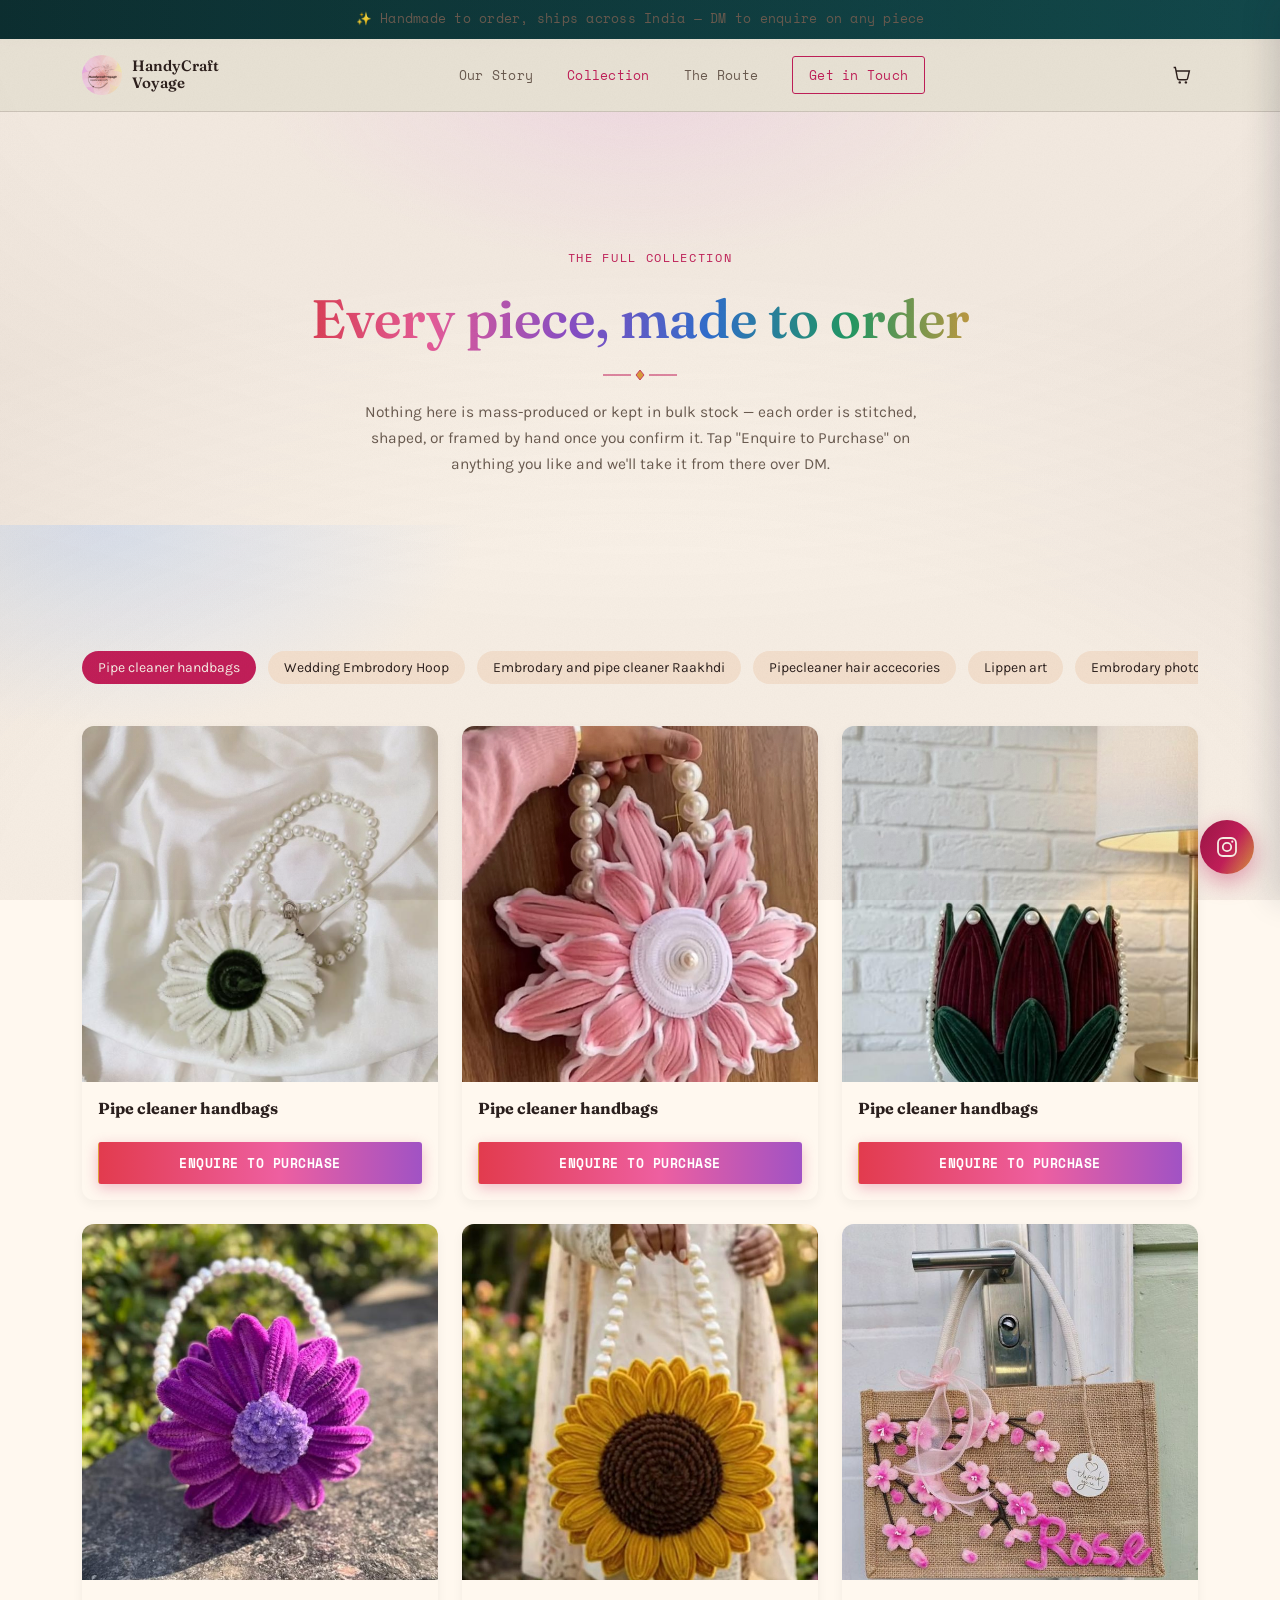
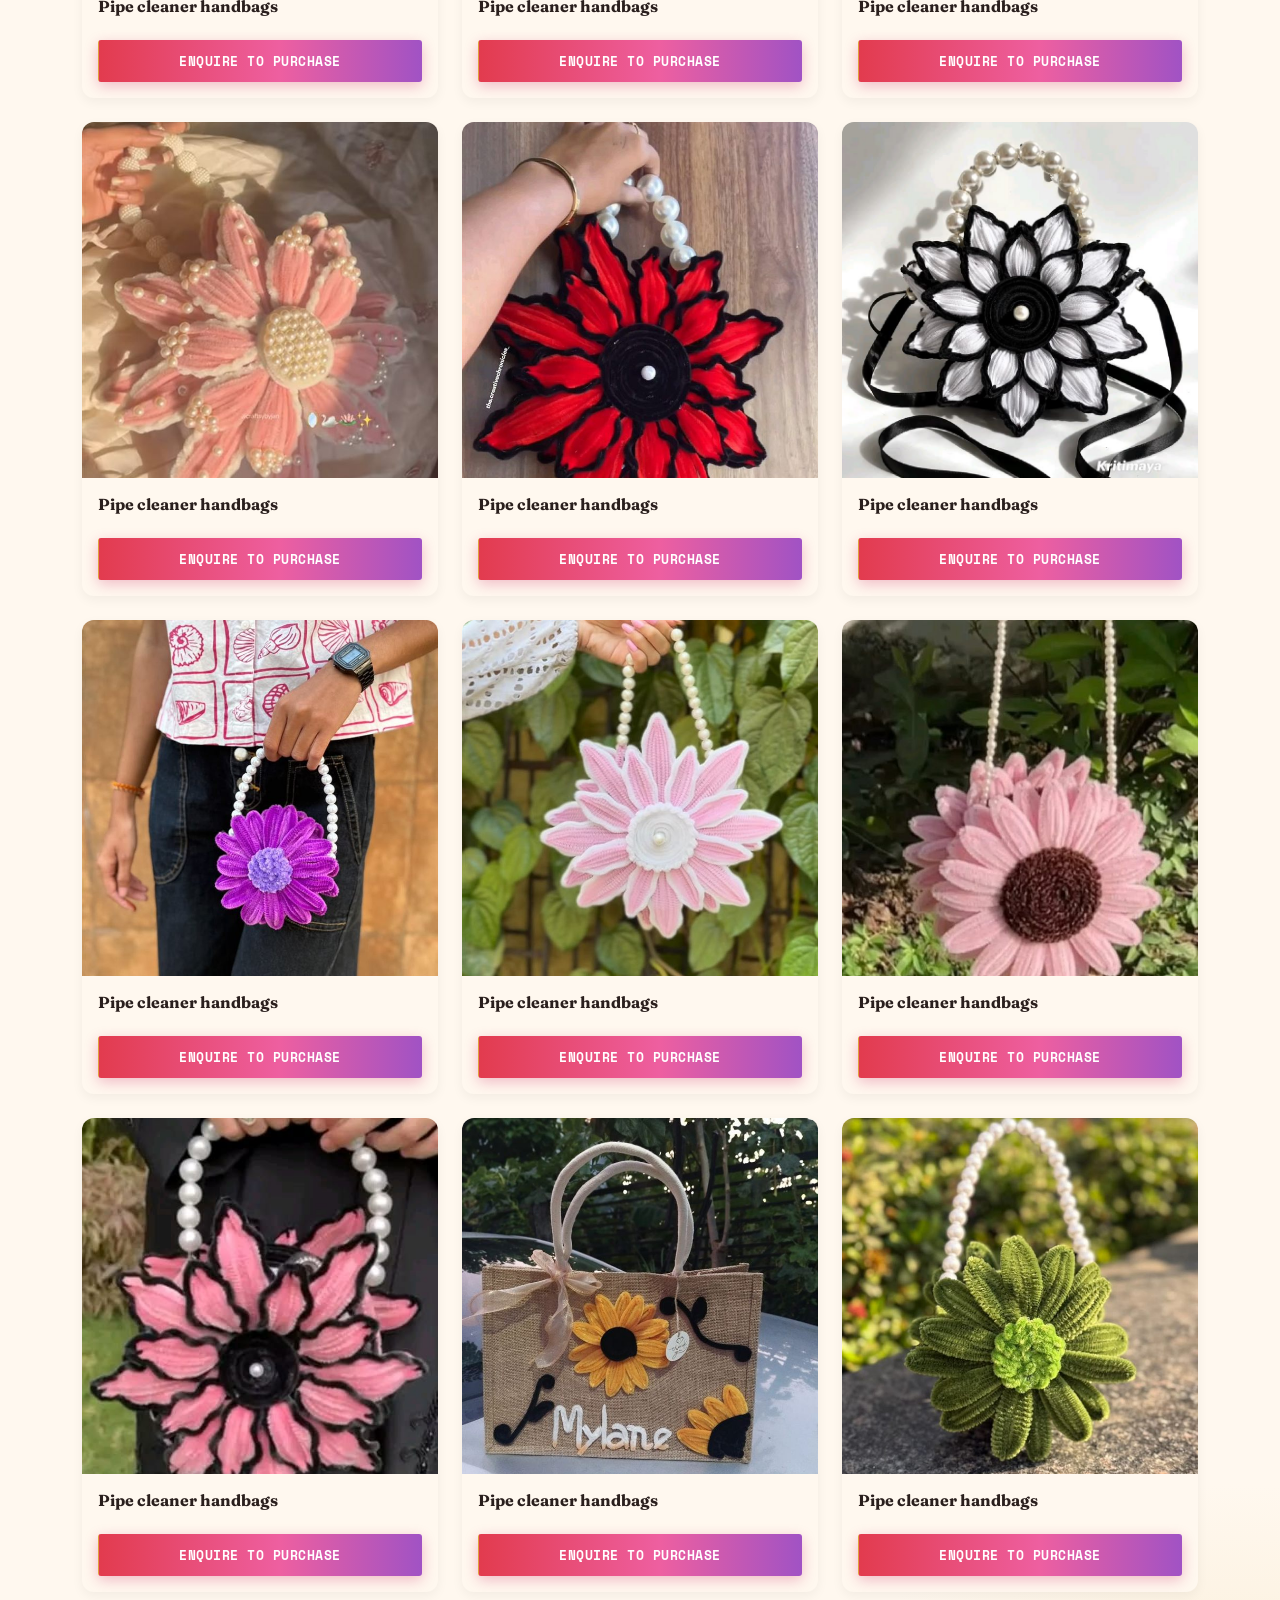
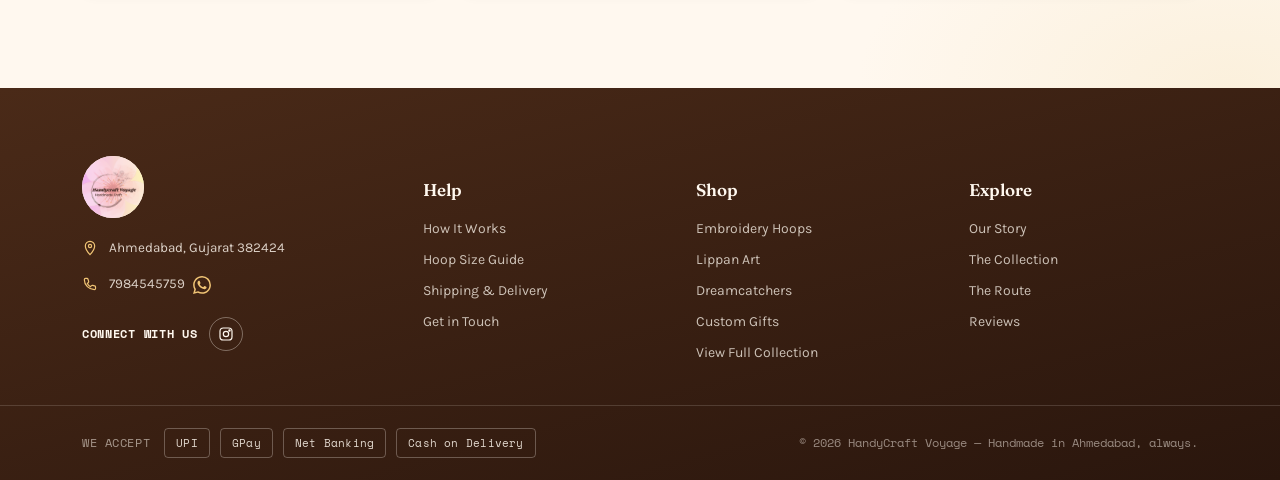
==== collection.html @ 136bf9a0 "Collection Updated" ====
<!DOCTYPE html>
<html lang="en">
<head>
<meta charset="UTF-8">
<meta name="viewport" content="width=device-width, initial-scale=1.0">
<title>Shop the Collection — HandyCraft Voyage</title>
<meta name="description" content="Browse handmade embroidery hoops, lippan art, dreamcatchers, and custom gifts from HandyCraft Voyage. DM to order.">
<link rel="preconnect" href="https://fonts.googleapis.com">
<link rel="preconnect" href="https://fonts.gstatic.com" crossorigin>
<link href="https://fonts.googleapis.com/css2?family=Fraunces:opsz,wght@9..144,400;9..144,500;9..144,600;9..144,700&family=Karla:wght@400;500;600;700&family=Space+Mono:wght@400;700&display=swap" rel="stylesheet">
<link rel="stylesheet" href="style.css">
</head>
<body>

<!-- ===== SCROLL PROGRESS ===== -->
<div class="scroll-progress" id="scrollProgress"></div>

<!-- ===== ANNOUNCEMENT BAR ===== -->
<div class="announce-bar">
  <p>✨ Handmade to order, ships across India — DM to enquire on any piece</p>
</div>

<!-- ===== NAV ===== -->
<header class="nav" id="nav">
  <div class="nav-inner">
    <a href="index.html" class="nav-brand">
      <span class="brand-mark" aria-hidden="true">
        <img src="images/logo.png" alt="" width="40" height="40" loading="eager">
      </span>
      <span class="brand-text">HandyCraft<br>Voyage</span>
    </a>
    <nav class="nav-links">
      <a href="index.html#story">Our Story</a>
      <a href="collection.html" class="active-link">Collection</a>
      <a href="index.html#route">The Route</a>
      <a href="https://www.instagram.com/handycraft_voyage" target="_blank" rel="noopener" class="nav-cta">Get in Touch</a>
    </nav>
    <div class="nav-right">
      <button class="cart-toggle" id="cartToggle" aria-label="Open cart">
        <svg viewBox="0 0 24 24" width="21" height="21" fill="none" stroke="currentColor" stroke-width="1.6">
          <path d="M3 4h2l2.4 12.4a2 2 0 0 0 2 1.6h7.6a2 2 0 0 0 2-1.6L21 8H6"/>
          <circle cx="10" cy="21" r="1.4" fill="currentColor" stroke="none"/>
          <circle cx="17" cy="21" r="1.4" fill="currentColor" stroke="none"/>
        </svg>
        <span class="cart-count" id="cartCount">0</span>
      </button>
      <button class="nav-toggle" id="navToggle" aria-label="Toggle menu" aria-expanded="false">
        <span></span><span></span><span></span>
      </button>
    </div>
  </div>
</header>

<main>

  <!-- ===== SHOP HEADER ===== -->
  <section class="shop-header">
    <div class="section-inner">
      <p class="eyebrow">The Full Collection</p>
      <h1 class="shop-title">Every piece, made to order</h1>
      <p class="shop-sub">Nothing here is mass-produced or kept in bulk stock — each order is stitched, shaped, or framed by hand once you confirm it. Tap "Enquire to Purchase" on anything you like and we'll take it from there over DM.</p>
    </div>
  </section>

  <!-- ===== CATEGORY GALLERIES ===== -->
  <section class="shop-grid-section">
    <div class="section-inner">
      <div id="category-tabs" class="category-tabs-wrapper">
        <!-- Rendered via JS -->
      </div>
      
      <div id="dynamic-grid" class="dynamic-grid">
        <!-- Rendered via JS -->
      </div>
    </div>
  </section>

</main>

<!-- ===== FOOTER ===== -->
<footer class="footer-mega">
  <div class="footer-top">
    <div class="footer-brand-col">
      <span class="footer-logo-circle" aria-hidden="true">
        <img src="images/logo.png" alt="" width="62" height="62">
      </span>
      <div class="footer-info-row">
        <svg viewBox="0 0 24 24" width="16" height="16" fill="none" stroke="currentColor" stroke-width="1.8"><path d="M12 22s7-7.4 7-13a7 7 0 1 0-14 0c0 5.6 7 13 7 13Z"/><circle cx="12" cy="9" r="2.4"/></svg>
        <span>Ahmedabad, Gujarat 382424</span>
      </div>
      <div class="footer-info-row">
        <svg viewBox="0 0 24 24" width="16" height="16" fill="none" stroke="currentColor" stroke-width="1.8"><path d="M3.5 5.5c0-1 .8-1.8 1.8-1.8h2.1c.8 0 1.5.5 1.7 1.3l.9 3a1.8 1.8 0 0 1-.5 1.8L8 11.3a13 13 0 0 0 4.7 4.7l1.5-1.5a1.8 1.8 0 0 1 1.8-.5l3 .9c.8.2 1.3.9 1.3 1.7v2.1c0 1-.8 1.8-1.8 1.8C10.5 20.5 3.5 13.5 3.5 5.5Z"/></svg>
        <span style="display:flex; align-items:center; gap: 8px;">
          7984545759
          <a href="https://whatsapp.com/channel/0029VbDVeMsDZ4LX9JRpTi0w" target="_blank" rel="noopener" style="color: #25D366; display:flex; align-items:center; transition: opacity 0.2s;" aria-label="Join our WhatsApp Channel">
            <svg viewBox="0 0 24 24" width="18" height="18" fill="currentColor">
              <path d="M17.472 14.382c-.297-.149-1.758-.867-2.03-.967-.273-.099-.471-.148-.67.15-.197.297-.767.966-.94 1.164-.173.199-.347.223-.644.075-.297-.15-1.255-.463-2.39-1.475-.883-.788-1.48-1.761-1.653-2.059-.173-.297-.018-.458.13-.606.134-.133.298-.347.446-.52.149-.174.198-.298.298-.497.099-.198.05-.371-.025-.52-.075-.149-.669-1.612-.916-2.207-.242-.579-.487-.5-.669-.51a5.8 5.8 0 00-.57-.01c-.198 0-.52.074-.792.372-.272.297-1.04 1.016-1.04 2.479 0 1.462 1.065 2.875 1.213 3.074.149.198 2.096 3.2 5.077 4.487.709.306 1.262.489 1.694.625.712.227 1.36.195 1.871.118.571-.085 1.758-.719 2.006-1.413.248-.694.248-1.289.173-1.413-.074-.124-.272-.198-.57-.347m-5.421 7.403h-.004a9.87 9.87 0 01-5.031-1.378l-.361-.214-3.741.982.998-3.648-.235-.374a9.86 9.86 0 01-1.51-5.26c.001-5.45 4.436-9.884 9.888-9.884 2.64 0 5.122 1.03 6.988 2.898a9.825 9.825 0 012.893 6.994c-.003 5.45-4.437 9.884-9.885 9.884m8.413-18.297A11.815 11.815 0 0012.05 0C5.495 0 .16 5.335.157 11.892c0 2.096.547 4.142 1.588 5.945L.057 24l6.305-1.654a11.882 11.882 0 005.683 1.448h.005c6.554 0 11.89-5.335 11.893-11.893a11.821 11.821 0 00-3.48-8.413z"/>
            </svg>
          </a>
        </span>
      </div>
      <div class="footer-connect">
        <span>Connect with us</span>
        <a href="https://www.instagram.com/handycraft_voyage" target="_blank" rel="noopener" class="footer-social-btn" aria-label="HandyCraft Voyage on Instagram">
          <svg viewBox="0 0 24 24" width="16" height="16" fill="none" stroke="currentColor" stroke-width="1.8"><rect x="3" y="3" width="18" height="18" rx="5"/><circle cx="12" cy="12" r="4"/><circle cx="17.2" cy="6.8" r="1"/></svg>
        </a>
      </div>
    </div>

    <div class="footer-col">
      <h4>Help</h4>
      <ul>
        <li><a href="index.html#route">How It Works</a></li>
        <li><a href="index.html#route">Hoop Size Guide</a></li>
        <li><a href="index.html#route">Shipping &amp; Delivery</a></li>
        <li><a href="https://www.instagram.com/handycraft_voyage" target="_blank" rel="noopener">Get in Touch</a></li>
      </ul>
    </div>

    <div class="footer-col">
      <h4>Shop</h4>
      <ul>
        <li><a href="collection.html">Embroidery Hoops</a></li>
        <li><a href="collection.html">Lippan Art</a></li>
        <li><a href="collection.html">Dreamcatchers</a></li>
        <li><a href="collection.html">Custom Gifts</a></li>
        <li><a href="collection.html">View Full Collection</a></li>
      </ul>
    </div>

    <div class="footer-col">
      <h4>Explore</h4>
      <ul>
        <li><a href="index.html#story">Our Story</a></li>
        <li><a href="index.html#collection">The Collection</a></li>
        <li><a href="index.html#route">The Route</a></li>
        <li><a href="index.html#reviews">Reviews</a></li>
      </ul>
    </div>
  </div>

  <div class="footer-bottom">
    <div class="footer-bottom-inner">
      <div class="payment-row">
        <span class="label">We accept</span>
        <span class="payment-badge">UPI</span>
        <span class="payment-badge">GPay</span>
        <span class="payment-badge">Net Banking</span>
        <span class="payment-badge">Cash on Delivery</span>
      </div>
      <p class="footer-tagline">&copy; 2026 HandyCraft Voyage &mdash; Handmade in Ahmedabad, always.</p>
    </div>
  </div>
</footer>

<!-- ===== FLOATING CONTACT BUTTON ===== -->
<a href="https://www.instagram.com/handycraft_voyage" target="_blank" rel="noopener" class="float-contact" aria-label="DM us on Instagram">
  <svg viewBox="0 0 24 24" width="24" height="24" fill="none" stroke="currentColor" stroke-width="1.8"><rect x="3" y="3" width="18" height="18" rx="5"/><circle cx="12" cy="12" r="4.2"/><circle cx="17.3" cy="6.7" r="1.1" fill="currentColor" stroke="none"/></svg>
</a>

<!-- ===== BACK TO TOP ===== -->
<button class="back-to-top" id="backToTop" aria-label="Back to top">
  <svg viewBox="0 0 24 24" width="18" height="18" fill="none" stroke="currentColor" stroke-width="2">
    <path d="M12 19V5 M5 12l7-7 7 7"/>
  </svg>
</button>

<!-- ===== CART DRAWER ===== -->
<div class="cart-overlay" id="cartOverlay"></div>
<aside class="cart-drawer" id="cartDrawer" aria-hidden="true">
  <div class="cart-drawer-head">
    <h3>Your Bag</h3>
    <button class="cart-close" id="cartClose" aria-label="Close cart">&times;</button>
  </div>
  <div class="cart-drawer-body" id="cartItems">
    <p class="cart-empty">Your bag is empty. Add a piece you like below.</p>
  </div>
  <div class="cart-drawer-foot">
    <button class="btn btn-primary cart-checkout" id="cartCheckout">Checkout via Instagram DM</button>
    <p class="cart-foot-note">We'll confirm design, size &amp; price with you over DM before making anything.</p>
  </div>
</aside>

<script src="script.js"></script>
<script>
  const categoriesData = {
    "Pipe cleaner handbags": [
      "images/categories/Pipe cleaner handbags/05d8c82a1cc873a8b2f9f35469f77c26.jpg",
      "images/categories/Pipe cleaner handbags/160afb78904454dc2149c811bba1003d.jpg",
      "images/categories/Pipe cleaner handbags/37f29b29b863ad61e494f72fa94ce22c.jpg",
      "images/categories/Pipe cleaner handbags/4046bbf0ba441f294adc544e0c1edc4a.jpg",
      "images/categories/Pipe cleaner handbags/4aa88e25a9fc86b8f7d62e3a82fd376d.jpg",
      "images/categories/Pipe cleaner handbags/6f37444a5120b9fa1467793b73f5127f.jpg",
      "images/categories/Pipe cleaner handbags/724731ed1236ba0430dd4a2de2e909cc.jpg",
      "images/categories/Pipe cleaner handbags/7f35df72dc8efe61e3cc7f2fa6bbfd28.jpg",
      "images/categories/Pipe cleaner handbags/883e1afd8a502d24e69702bb04d8e80c.jpg",
      "images/categories/Pipe cleaner handbags/c492fed011f4b2e10aa846ca9026161d.jpg",
      "images/categories/Pipe cleaner handbags/c9389c1c5c98d380dbc01d175a0bcd2b.jpg",
      "images/categories/Pipe cleaner handbags/edd73208a846530762f3e9a3410f0f57.jpg",
      "images/categories/Pipe cleaner handbags/f249ba23e87cf046445fdbd82f1988c2.jpg",
      "images/categories/Pipe cleaner handbags/f5d4ae7822155cbd43cdb31a8c738bca.jpg",
      "images/categories/Pipe cleaner handbags/fef924ede8ed79395719c1104980a7bf.jpg"
    ],
    "Wedding Embrodory Hoop": [
      "images/categories/Wedding Embrodory Hoop/1770573099422.jpg",
      "images/categories/Wedding Embrodory Hoop/1770573146160.jpg",
      "images/categories/Wedding Embrodory Hoop/1770573181087.jpg",
      "images/categories/Wedding Embrodory Hoop/1770573230711.jpg",
      "images/categories/Wedding Embrodory Hoop/1770573276555.jpg",
      "images/categories/Wedding Embrodory Hoop/1770573395713.jpg",
      "images/categories/Wedding Embrodory Hoop/file_0000000038707206b0ff7276b600182f.jpg",
      "images/categories/Wedding Embrodory Hoop/file_00000000409c71fbafba2a5e9fe019a9.jpg",
      "images/categories/Wedding Embrodory Hoop/file_0000000058a47206aa334d8f17382621.jpg",
      "images/categories/Wedding Embrodory Hoop/file_000000006060720697292ab5281281e8.jpg",
      "images/categories/Wedding Embrodory Hoop/file_0000000061207208925e8cc0e32578a0.jpg",
      "images/categories/Wedding Embrodory Hoop/file_00000000635871fba77e9427fc9005bd.jpg",
      "images/categories/Wedding Embrodory Hoop/file_00000000d0007206bcce2cd8c28a1231.jpg",
      "images/categories/Wedding Embrodory Hoop/file_00000000d7e4720680432a11f9f021a9.jpg",
      "images/categories/Wedding Embrodory Hoop/IMG_20251106_101439.jpg",
      "images/categories/Wedding Embrodory Hoop/IMG_20251106_101555.jpg",
      "images/categories/Wedding Embrodory Hoop/IMG_20251106_101726.jpg",
      "images/categories/Wedding Embrodory Hoop/IMG_20251106_101741.jpg",
      "images/categories/Wedding Embrodory Hoop/IMG_20251106_101857.jpg",
      "images/categories/Wedding Embrodory Hoop/IMG_20251120_152925.jpg",
      "images/categories/Wedding Embrodory Hoop/IMG_20251123_191559.jpg",
      "images/categories/Wedding Embrodory Hoop/IMG_20251123_191606.jpg",
      "images/categories/Wedding Embrodory Hoop/IMG_20251123_194244.jpg",
      "images/categories/Wedding Embrodory Hoop/IMG_20260131_165959.jpg",
      "images/categories/Wedding Embrodory Hoop/IMG_20260131_170134.jpg",
      "images/categories/Wedding Embrodory Hoop/IMG_20260204_172925.jpg",
      "images/categories/Wedding Embrodory Hoop/IMG_20260210_164309.jpg",
      "images/categories/Wedding Embrodory Hoop/IMG_20260307_161915.jpg",
      "images/categories/Wedding Embrodory Hoop/IMG_20260307_161925.jpg",
      "images/categories/Wedding Embrodory Hoop/IMG_20260707_212824_142.jpg"
    ],
    "Embrodary and pipe cleaner Raakhdi": [
      "images/categories/Embrodary and pipe cleaner Raakhdi/064030f6e81560a6f9bf61cb757909e7.jpg",
      "images/categories/Embrodary and pipe cleaner Raakhdi/10f1d31c1315977c4e29d46c63bd0f94.jpg",
      "images/categories/Embrodary and pipe cleaner Raakhdi/12e66d3d38e46d858e056e0980d7902d.jpg",
      "images/categories/Embrodary and pipe cleaner Raakhdi/13rak-321-3-1-500x500.jpg",
      "images/categories/Embrodary and pipe cleaner Raakhdi/1785002693360.jpg",
      "images/categories/Embrodary and pipe cleaner Raakhdi/1785236577440.jpg",
      "images/categories/Embrodary and pipe cleaner Raakhdi/1c94a5f3c4df26d68d61418a1be3dcb7.jpg",
      "images/categories/Embrodary and pipe cleaner Raakhdi/1dc3e22c168eedc26a7bfbf6244ad7c9.jpg",
      "images/categories/Embrodary and pipe cleaner Raakhdi/2244879ff0df197ac3eeae21ddfeb7b0.jpg",
      "images/categories/Embrodary and pipe cleaner Raakhdi/3c9c99a697c044b199c1b6f7cebfc892.jpg",
      "images/categories/Embrodary and pipe cleaner Raakhdi/4969bdf412ea965074cb93c20883e095.jpg",
      "images/categories/Embrodary and pipe cleaner Raakhdi/5e5b9a1cada3e0870feba861ffa9e298.jpg",
      "images/categories/Embrodary and pipe cleaner Raakhdi/74a214e09f79632c1b9d98ac405a0d45.jpg",
      "images/categories/Embrodary and pipe cleaner Raakhdi/85ae6e3b42561f2232124bb8688b4825.jpg",
      "images/categories/Embrodary and pipe cleaner Raakhdi/93bb6242070b7a83a002e386c536ab21.jpg",
      "images/categories/Embrodary and pipe cleaner Raakhdi/94d7eba17c7df39a58700c859419f711.jpg"
    ],
    "Pipecleaner hair accecories": [
      "images/categories/Pipecleaner hair accecories/13304e7734211231d6cf46d73f0c8595.jpg",
      "images/categories/Pipecleaner hair accecories/268a880351f6a9b48ab86bf007a5c2c2.jpg",
      "images/categories/Pipecleaner hair accecories/IMG_20260716_172740.jpg",
      "images/categories/Pipecleaner hair accecories/IMG_20260716_172758.jpg",
      "images/categories/Pipecleaner hair accecories/IMG_20260717_234055.jpg",
      "images/categories/Pipecleaner hair accecories/IMG_20260721_163740.jpg",
      "images/categories/Pipecleaner hair accecories/IMG_20260721_163808.jpg",
      "images/categories/Pipecleaner hair accecories/IMG_20260721_163817.jpg",
      "images/categories/Pipecleaner hair accecories/IMG_20260721_163824.jpg",
      "images/categories/Pipecleaner hair accecories/IMG_20260721_163829.jpg",
      "images/categories/Pipecleaner hair accecories/IMG_20260721_163840.jpg",
      "images/categories/Pipecleaner hair accecories/IMG_20260721_163849.jpg",
      "images/categories/Pipecleaner hair accecories/IMG_20260721_163901.jpg",
      "images/categories/Pipecleaner hair accecories/IMG_20260721_163916.jpg",
      "images/categories/Pipecleaner hair accecories/InShot_20260714_143123779.jpg",
      "images/categories/Pipecleaner hair accecories/InShot_20260730_111512912.jpg",
      "images/categories/Pipecleaner hair accecories/Screenshot_2026-07-15-23-40-19-990_com.instagram.android.jpg",
      "images/categories/Pipecleaner hair accecories/Screenshot_2026-07-16-00-24-43-556_com.instagram.android.jpg",
      "images/categories/Pipecleaner hair accecories/Screenshot_2026-07-27-01-05-09-548_com.instagram.android.jpg",
      "images/categories/Pipecleaner hair accecories/Screenshot_2026-08-07-14-42-04-981_com.instagram.android.jpg",
      "images/categories/Pipecleaner hair accecories/Screenshot_2026-08-07-14-42-09-691_com.instagram.android.jpg",
      "images/categories/Pipecleaner hair accecories/Screenshot_2026-08-07-18-39-04-828_com.instagram.android.jpg",
      "images/categories/Pipecleaner hair accecories/Screenshot_2026-08-07-19-28-22-800_com.instagram.android.jpg",
      "images/categories/Pipecleaner hair accecories/Screenshot_2026-08-08-11-33-28-602_com.instagram.android.jpg"
    ],
    "Lippen art": [
      "images/categories/Lippen art/IMG_20260605_163104.jpg"
    ],
    "Embrodary photo Frame hoop": [
      "images/categories/Embrodary photo Frame hoop/182db6b695e251754db45db3a3669752.jpg",
      "images/categories/Embrodary photo Frame hoop/2b41910a1a975eee161c41dbeb5f5530.jpg",
      "images/categories/Embrodary photo Frame hoop/46a1afcd5b92380ffe285c7cc0a38d4d.jpg",
      "images/categories/Embrodary photo Frame hoop/47880392965b16f56f585fda65826eef.jpg",
      "images/categories/Embrodary photo Frame hoop/55127b7f2dc1834869c916dc27a6cdc8 (1).jpg",
      "images/categories/Embrodary photo Frame hoop/5d991a27ab7e9714450809c36865bbac.jpg",
      "images/categories/Embrodary photo Frame hoop/821e95518aa5bbdee44d939d8f35732f.jpg",
      "images/categories/Embrodary photo Frame hoop/b273afd58c4162ab534b5065bb45f923.jpg",
      "images/categories/Embrodary photo Frame hoop/f6bb2ef0fc2f038e5d8154de39e970a0.jpg",
      "images/categories/Embrodary photo Frame hoop/il_570xN.5536173996_1m1d.jpg"
    ],
    "Embrodory on cloths": [
      "images/categories/Embrodory on cloths/Product 1_DSCN5891.jpg",
      "images/categories/Embrodory on cloths/Product 1_DSCN5892.jpg",
      "images/categories/Embrodory on cloths/Product 1_DSCN5893.jpg",
      "images/categories/Embrodory on cloths/Product 1_DSCN5903.jpg",
      "images/categories/Embrodory on cloths/Product 1_DSCN5904.jpg",
      "images/categories/Embrodory on cloths/Product 2_IMG_20260609_161652.jpg",
      "images/categories/Embrodory on cloths/Product 2_IMG_20260611_130613.jpg",
      "images/categories/Embrodory on cloths/Product 2_IMG_20260611_130900.jpg",
      "images/categories/Embrodory on cloths/Product 2_IMG_20260611_130908.jpg",
      "images/categories/Embrodory on cloths/Product 2_IMG_20260611_132057.jpg",
      "images/categories/Embrodory on cloths/Product 2_IMG_20260628_134746.jpg",
      "images/categories/Embrodory on cloths/Product 2_IMG_20260628_134800.jpg",
      "images/categories/Embrodory on cloths/Product 3_IMG-20260730-WA0001.jpg",
      "images/categories/Embrodory on cloths/Product 3_IMG-20260730-WA0018.jpg",
      "images/categories/Embrodory on cloths/Product 3_IMG_20260730_170101.jpg",
      "images/categories/Embrodory on cloths/Product 3_IMG_20260730_170120.jpg",
      "images/categories/Embrodory on cloths/Product 3_IMG_20260730_170346.jpg",
      "images/categories/Embrodory on cloths/Product 3_IMG_20260730_181657.jpg",
      "images/categories/Embrodory on cloths/Product 3_IMG_20260730_182159.jpg",
      "images/categories/Embrodory on cloths/Product 3_IMG_20260730_182213.jpg",
      "images/categories/Embrodory on cloths/Product 3_IMG_20260730_182316.jpg",
      "images/categories/Embrodory on cloths/Product 3_IMG_20260730_182337.jpg",
      "images/categories/Embrodory on cloths/Product 3_IMG_20260730_190136.jpg"
    ],
    "Embrodory on hoop": [
      "images/categories/Embrodory on hoop/DSCN5914.jpg",
      "images/categories/Embrodory on hoop/DSCN5916.jpg",
      "images/categories/Embrodory on hoop/DSCN5921.jpg",
      "images/categories/Embrodory on hoop/DSCN5925.jpg",
      "images/categories/Embrodory on hoop/DSCN5941.jpg"
    ],
    "Beby footprint ambrodory": [
      "images/categories/Beby footprint ambrodory/Product 1_IMG_20260313_165100.jpg",
      "images/categories/Beby footprint ambrodory/Product 1_IMG_20260313_170619.jpg",
      "images/categories/Beby footprint ambrodory/Product 1_Screenshot_2026-03-25-22-44-28-093_com.google.android.googlequicksearchbox-edit.jpg"
    ]
  };

  const tabsContainer = document.getElementById('category-tabs');
  const gridContainer = document.getElementById('dynamic-grid');
  
  function renderCategories() {
    if (!tabsContainer || !gridContainer) return;
    const categories = Object.keys(categoriesData);
    if (categories.length === 0) return;
    
    categories.forEach((cat, index) => {
      const btn = document.createElement('button');
      btn.className = 'category-tab' + (index === 0 ? ' active' : '');
      btn.textContent = cat;
      btn.onclick = () => {
        document.querySelectorAll('.category-tab').forEach(t => t.classList.remove('active'));
        btn.classList.add('active');
        renderGrid(cat);
      };
      tabsContainer.appendChild(btn);
    });
    
    // Render first category initially
    renderGrid(categories[0]);
  }
  
  function renderGrid(category) {
    gridContainer.innerHTML = '';
    const images = categoriesData[category];
    images.forEach(imgSrc => {
      const card = document.createElement('article');
      card.className = 'dynamic-card';
      card.innerHTML = `
        <img src="${imgSrc}" alt="${category}" loading="lazy">
        <div class="dynamic-card-info">
          <h3>${category}</h3>
          <div class="shop-card-footer" style="margin-top: 12px; border:none; padding-top: 12px;">
            <a href="https://whatsapp.com/channel/0029VbDVeMsDZ4LX9JRpTi0w" target="_blank" rel="noopener" class="btn btn-primary" style="width: 100%; text-align: center; padding: 10px; display: inline-block;">Enquire to Purchase</a>
          </div>
        </div>
      `;
      gridContainer.appendChild(card);
    });
  }

  document.addEventListener('DOMContentLoaded', renderCategories);
</script>
</body>
</html>
---- style.css ----
/* ============ TOKENS ============ */
:root{
  --indigo: #0E4B4F;
  --indigo-deep: #082F32;
  --linen: #FFF8EF;
  --linen-warm: #FBE8D6;
  --rust: #C81E5C;
  --rust-deep: #9E1548;
  --gold: #E0A03E;
  --gold-soft: #F0C475;
  --ink: #2A1F1D;
  --ink-soft: #6B5D52;
  --line: rgba(42,31,29,0.15);
  --line-light: rgba(255,248,239,0.28);

  --grad-thread: linear-gradient(120deg, var(--rust) 0%, var(--gold) 100%);
  --grad-thread-deep: linear-gradient(120deg, var(--rust-deep) 0%, var(--rust) 55%, var(--gold) 100%);

  --coffee: #4A2A18;
  --coffee-deep: #2A160D;

  --font-display: "Fraunces", serif;
  --font-body: "Karla", sans-serif;
  --font-mono: "Space Mono", monospace;

  --container: 1180px;

  /* ---- Embroidery thread palette ----
     Pulled straight from the hoops themselves: rose-red floss, hot-pink
     ribbon, cobalt evil-eye, leaf green, marigold thread, plum accents.
     Used to color-cycle product cards so the shop reads like a thread box,
     not a spec sheet. */
  --t-red:    #E23B4E;  --t-red-tint:    #FCE3E6;
  --t-pink:   #EE5FA0;  --t-pink-tint:   #FBE5F0;
  --t-blue:   #2E72D6;  --t-blue-tint:   #E3ECFA;
  --t-green:  #1F9E67;  --t-green-tint:  #E0F5EA;
  --t-gold:   #E0A03E;  --t-gold-tint:   #FBF0DC;
  --t-plum:   #8C4FCE;  --t-plum-tint:   #F1E7FB;

  --grad-rainbow: linear-gradient(90deg,
    var(--t-red) 0%, var(--t-pink) 20%, var(--t-plum) 40%,
    var(--t-blue) 60%, var(--t-green) 80%, var(--t-gold) 100%);
}

*{ box-sizing: border-box; }
html{ scroll-behavior: smooth; }
body{
  margin:0;
  font-family: var(--font-body);
  color: var(--ink);
  background: var(--linen);
  -webkit-font-smoothing: antialiased;
}
h1,h2,h3{ font-family: var(--font-display); margin:0; color: var(--ink); }
p{ margin:0; line-height:1.65; color: var(--ink-soft); }
a{ color: inherit; text-decoration: none; }
ul{ margin:0; padding:0; list-style:none; }
img,svg{ display:block; max-width:100%; }

@media (prefers-reduced-motion: reduce){
  *{ animation-duration:0.001ms !important; transition-duration:0.001ms !important; scroll-behavior:auto !important; }
}

:focus-visible{
  outline: 2px solid var(--rust);
  outline-offset: 3px;
}

.section-inner{
  max-width: var(--container);
  margin: 0 auto;
  padding: 96px 32px;
}

.eyebrow{
  font-family: var(--font-mono);
  font-size: 12px;
  letter-spacing: 0.14em;
  text-transform: uppercase;
  color: var(--rust);
  margin: 0 0 18px;
}
.eyebrow-light{ color: var(--gold); }

.section-title{
  font-size: clamp(28px, 3.4vw, 42px);
  font-weight: 600;
  margin-bottom: 40px;
  max-width: 720px;
}
.section-title-light{ color: var(--linen); }

.btn{
  display:inline-block;
  padding: 14px 28px;
  font-family: var(--font-mono);
  font-size: 13px;
  letter-spacing: 0.04em;
  text-transform: uppercase;
  border-radius: 3px;
  border: 1px solid transparent;
  cursor:pointer;
  transition: transform .22s cubic-bezier(.22,1,.36,1), box-shadow .22s ease, color .18s ease, border-color .18s ease;
}
.btn-primary{
  background: var(--grad-rainbow);
  background-size: 280% 100%;
  background-position: 0% 0%;
  color: #fff;
  font-weight: 700;
  box-shadow: 0 4px 14px rgba(200,30,92,0.28);
  transition: transform .22s cubic-bezier(.22,1,.36,1), box-shadow .22s ease, background-position .5s ease;
}
.btn-primary:hover{
  transform: translateY(-2px);
  background-position: 100% 0%;
  box-shadow: 0 10px 26px rgba(140,79,206,0.35);
}
.btn-primary.added{ background-position: 100% 0%; }

/* ---- Pearl-trim strip -----------------------------------------------
   Signature motif borrowed straight off the hoops: the little bead trim
   glued around every embroidery hoop's rim. Reused as a colorful top
   border on every product card, badge and section divider. */
.pearl-trim{
  height: 13px;
  background-color: var(--accent, var(--rust));
  background-image: radial-gradient(circle at 7px 6.5px, #fff 0 3px, transparent 3.3px);
  background-size: 16px 16px;
  background-repeat: repeat-x;
  background-position: center;
}

/* Full-width rainbow bead divider used between page sections */
.pearl-divider{
  display:flex; align-items:center; justify-content:center; gap: 26px;
  padding: 22px 0;
  background: var(--linen);
}
.pearl-divider-dot{
  width: 11px; height:11px; border-radius:50%;
  background: var(--accent);
  box-shadow: 0 2px 5px rgba(0,0,0,0.15);
}
.btn-ghost{
  border-color: var(--ink);
  color: var(--ink);
  background: transparent;
}
.btn-ghost:hover{
  transform: translateY(-2px);
  background: var(--indigo);
  border-color: var(--indigo);
  color: var(--linen);
  box-shadow: 0 10px 26px rgba(14,75,79,0.3);
}

.text-link{
  font-family: var(--font-mono);
  font-size: 13px;
  color: var(--rust);
  border-bottom: 1px dashed var(--rust);
  padding-bottom: 2px;
}

/* ============ SHOP PAGE ============ */
.shop-header{
  position: relative;
  padding-top: 40px;
  text-align:center;
  background:
    radial-gradient(ellipse 640px 320px at 50% -10%, var(--t-pink-tint) 0%, transparent 60%),
    var(--linen);
}
.shop-title{
  background: var(--grad-rainbow);
  -webkit-background-clip: text;
  background-clip: text;
  color: transparent;
}
.shop-header .eyebrow{ justify-content:center; display:flex; }
.shop-title{
  font-size: clamp(34px, 5vw, 54px);
  font-weight: 600;
  max-width: 700px;
  margin: 0 auto 18px;
}
.shop-sub{
  max-width: 560px;
  margin: 0 auto;
  font-size: 15.5px;
}
.shop-header .section-inner{ padding-bottom: 48px; }

/* ============ HOOP PHOTO GALLERY ============
   Product photography cards. Named .hoop-shop-* (not .hoop-item) so this
   never collides with the unrelated "Hoop Size Guide" grid on index.html,
   which legitimately owns the .hoop-item class already. */
.hoop-gallery-section{
  position: relative;
  overflow: hidden;
  background: var(--linen-warm);
  padding-top: 8px;
}
.hoop-gallery-section::before{
  content:"";
  position:absolute; inset:0;
  background:
    radial-gradient(ellipse 520px 300px at 92% 8%, var(--t-pink-tint) 0%, transparent 62%),
    radial-gradient(ellipse 520px 300px at 4% 96%, var(--t-green-tint) 0%, transparent 62%);
  pointer-events:none;
}
.hoop-gallery-section .section-inner{ position:relative; }
.hoop-gallery-section .section-title{ margin-bottom: 26px; }

.hoop-shop-grid{
  display:grid;
  grid-template-columns: repeat(4, 1fr);
  gap: 26px;
}
/* Six-color thread cycle, offset from the category grid's cycle so two
   grids on the same page never look like they're copy-pasted. */
.hoop-shop-card{ --accent: var(--t-blue); --accent-tint: var(--t-blue-tint); }
.hoop-shop-card:nth-of-type(6n+2){ --accent: var(--t-gold); --accent-tint: var(--t-gold-tint); }
.hoop-shop-card:nth-of-type(6n+3){ --accent: var(--t-pink); --accent-tint: var(--t-pink-tint); }
.hoop-shop-card:nth-of-type(6n+4){ --accent: var(--t-plum); --accent-tint: var(--t-plum-tint); }
.hoop-shop-card:nth-of-type(6n+5){ --accent: var(--t-red); --accent-tint: var(--t-red-tint); }
.hoop-shop-card:nth-of-type(6n+6){ --accent: var(--t-green); --accent-tint: var(--t-green-tint); }

.hoop-shop-card{
  display:flex; flex-direction:column;
  background: var(--linen);
  border: 1px solid var(--line);
  border-radius: 16px;
  overflow: hidden;
  box-shadow: 0 6px 0 var(--accent-tint);
  transition: transform .22s cubic-bezier(.22,1,.36,1), box-shadow .22s ease, border-color .22s ease;
}
.hoop-shop-card:hover{
  transform: translateY(-6px) rotate(-0.4deg);
  box-shadow: 0 22px 36px -14px color-mix(in srgb, var(--accent) 50%, transparent), 0 6px 0 var(--accent);
  border-color: var(--accent);
}
.hoop-photo{
  position: relative;
  aspect-ratio: 1 / 1;
  overflow: hidden;
}
.hoop-photo img{
  width:100%; height:100%;
  object-fit: cover;
  display:block;
  transition: transform .45s ease;
}
.hoop-shop-card:hover .hoop-photo img{ transform: scale(1.07); }
.hoop-photo .badge-tag{ position:absolute; top:13px; left:13px; }
.hoop-info{
  padding: 0 16px 18px;
  display:flex; flex-direction:column; gap:8px;
  flex-grow:1;
}
.hoop-info h3{ font-size: 16.5px; font-weight:700; line-height:1.3; margin-top:14px; }
.hoop-info .craft-tag{ color: var(--accent); font-weight:700; }
.hoop-info .shop-card-footer{ margin-top:auto; border-top-color: var(--accent-tint); }
.hoop-info .btn-add-cart{
  background: var(--accent);
  background-image: none;
  box-shadow: 0 4px 0 color-mix(in srgb, var(--accent) 65%, black);
}
.hoop-info .btn-add-cart:hover{ transform: translateY(-2px); box-shadow: 0 6px 0 color-mix(in srgb, var(--accent) 65%, black); }

@media (max-width: 1000px){
  .hoop-shop-grid{ grid-template-columns: repeat(3, 1fr); }
}
@media (max-width: 700px){
  .hoop-shop-grid{ grid-template-columns: repeat(2, 1fr); }
}
@media (max-width: 420px){
  .hoop-shop-grid{ grid-template-columns: 1fr; }
}

.shop-grid-section{
  background:
    radial-gradient(ellipse 620px 340px at 8% 0%, var(--t-blue-tint) 0%, transparent 60%),
    radial-gradient(ellipse 620px 340px at 96% 100%, var(--t-gold-tint) 0%, transparent 60%),
    var(--linen);
}
.shop-grid{
  display:grid;
  grid-template-columns: repeat(3, 1fr);
  gap: 28px;
}
/* Cycle a thread color across every 6th card so the grid reads like a
   spool rack rather than one repeated template. */
.shop-card{ --accent: var(--t-red); --accent-tint: var(--t-red-tint); }
.shop-card:nth-of-type(6n+2){ --accent: var(--t-blue); --accent-tint: var(--t-blue-tint); }
.shop-card:nth-of-type(6n+3){ --accent: var(--t-gold); --accent-tint: var(--t-gold-tint); }
.shop-card:nth-of-type(6n+4){ --accent: var(--t-green); --accent-tint: var(--t-green-tint); }
.shop-card:nth-of-type(6n+5){ --accent: var(--t-plum); --accent-tint: var(--t-plum-tint); }
.shop-card:nth-of-type(6n+6){ --accent: var(--t-pink); --accent-tint: var(--t-pink-tint); }

.shop-card{
  display:flex; flex-direction:column;
  background: var(--linen-warm);
  border: 1px solid var(--line);
  border-radius: 14px;
  overflow: hidden;
  box-shadow: 0 6px 0 var(--accent-tint);
  transition: transform .2s cubic-bezier(.22,1,.36,1), box-shadow .2s ease, border-color .2s ease;
}
.shop-card:hover{
  transform: translateY(-6px) rotate(-0.3deg);
  box-shadow: 0 20px 34px -12px color-mix(in srgb, var(--accent) 45%, transparent), 0 6px 0 var(--accent);
  border-color: var(--accent);
}
.shop-card-img{
  position: relative;
  color: var(--accent);
  background: var(--accent-tint);
  display:flex; align-items:center; justify-content:center;
  padding: 36px 0 20px;
}
.shop-card-img svg{ filter: drop-shadow(0 2px 0 rgba(0,0,0,0.04)); }
.shop-card-body{
  padding: 20px 22px 24px;
  display:flex; flex-direction:column; gap:8px;
  flex-grow:1;
}
.shop-card-body h3{ font-size: 19px; font-weight:700; }
.shop-card-body > p:not(.craft-tag){ font-size: 14px; flex-grow:1; }
.shop-card-footer{
  display:flex; align-items:center; justify-content:space-between;
  gap: 12px;
  margin-top: 14px;
  padding-top: 14px;
  border-top: 2px dashed var(--accent-tint);
  flex-wrap: wrap;
}
.shop-card .btn-add-cart{
  background: var(--accent);
  background-image: none;
  box-shadow: 0 4px 0 color-mix(in srgb, var(--accent) 65%, black);
}
.shop-card .btn-add-cart:hover{ transform: translateY(-2px); box-shadow: 0 6px 0 color-mix(in srgb, var(--accent) 65%, black); }
.btn-buy{ padding: 10px 18px; font-size: 12px; }
.shop-footnote{
  margin-top: 44px;
  font-family: var(--font-mono);
  font-size: 13px;
  color: var(--ink-soft);
  text-align:center;
}
.active-link{ color: var(--rust) !important; }

@media (max-width: 900px){
  .shop-grid{ grid-template-columns: 1fr 1fr; }
}
@media (max-width: 600px){
  .shop-grid{ grid-template-columns: 1fr; }
  .shop-card-footer{ flex-direction:column; align-items:flex-start; }
}

/* ============ SCROLL PROGRESS ============ */
.scroll-progress{
  position: fixed; top:0; left:0;
  height: 3px;
  width: 0%;
  background: linear-gradient(to right, var(--rust), var(--gold));
  z-index: 200;
  transition: width .1s linear;
}

/* ============ BACK TO TOP ============ */
.back-to-top{
  position: fixed;
  bottom: 26px; left: 26px;
  width: 44px; height:44px;
  border-radius: 50%;
  background: var(--ink);
  color: var(--linen);
  border: none;
  display:flex; align-items:center; justify-content:center;
  cursor:pointer;
  opacity:0; pointer-events:none;
  transform: translateY(12px);
  transition: opacity .3s ease, transform .3s ease, background .2s ease;
  z-index: 80;
}
.back-to-top.visible{ opacity:1; pointer-events:auto; transform: translateY(0); }
.back-to-top:hover{ background: var(--rust); }

/* ============ NAV SCROLLED STATE ============ */
.nav{ transition: box-shadow .25s ease, padding .25s ease; }
.nav.scrolled{ box-shadow: 0 4px 20px rgba(42,36,29,0.08); }

/* ============ NAV LINK UNDERLINE ============ */
.nav-links a:not(.nav-cta){ position:relative; }
.nav-links a:not(.nav-cta)::after{
  content:"";
  position:absolute; left:0; bottom:-4px;
  width:0; height:1px;
  background: var(--rust);
  transition: width .25s ease;
}
.nav-links a:not(.nav-cta):hover::after{ width:100%; }

/* ============ HERO ENTRANCE ANIMATION ============ */
@keyframes revealUp{
  from{ opacity:0; transform: translateY(22px); }
  to{ opacity:1; transform: translateY(0); }
}
.reveal-word{
  display: inline-block;
  opacity:0;
  animation: revealUp .7s cubic-bezier(.22,1,.36,1) forwards;
  animation-delay: calc(var(--d, 0) * 0.12s + 0.15s);
}
p.reveal-word, div.reveal-word{ display:block; }

@keyframes floatY{
  0%,100%{ transform: translateY(0); }
  50%{ transform: translateY(-8px); }
}
.stamp-float{ animation: floatY 4.5s ease-in-out infinite; }

/* ============ HOVER MICRO-INTERACTIONS ============ */
.btn{ position: relative; overflow: hidden; transition: transform .22s cubic-bezier(.22,1,.36,1), box-shadow .22s ease, background-position .5s ease, color .18s ease, border-color .18s ease; }
.btn-primary:active, .btn-ghost:active{ transform: scale(0.97); }

.btn-primary::after{
  content:"";
  position:absolute; top:0; left:-60%;
  width:40%; height:100%;
  background: linear-gradient(115deg, transparent, rgba(255,255,255,0.5), transparent);
  transform: skewX(-20deg);
  transition: left .55s ease;
}
.btn-primary:hover::after{ left:130%; }

/* ============ ANIMATED THREAD DIVIDER ============ */
@keyframes threadMarch{ to{ background-position: 28px 0; } }
.route-steps::before{
  animation: threadMarch 1.6s linear infinite;
}
@media (prefers-reduced-motion: reduce){
  .route-steps::before{ animation:none !important; }
}

.craft-icon{ transition: transform .3s ease; }
.craft-card:hover .craft-icon{ transform: scale(1.12) rotate(-4deg); }

.shop-card-img svg{ transition: transform .35s ease; }
.shop-card:hover .shop-card-img svg{ transform: scale(1.1) rotate(3deg); }

.postcard{ transition: transform .25s ease, box-shadow .25s ease; }
.postcard:hover{ transform: translateY(-4px); box-shadow: 0 14px 28px rgba(224,160,62,0.18); border-color: rgba(224,160,62,0.35); }

.route-dot{ transition: transform .3s ease, background .3s ease; }
.route-step:hover .route-dot{
  transform: scale(1.14);
  background: var(--grad-thread);
  border-color: transparent;
  color: var(--linen);
  box-shadow: 0 0 0 6px rgba(224,160,62,0.14);
}

.hoop-item{ transition: transform .25s ease, background .25s ease; }
.hoop-item:hover{ transform: translateY(-3px); background: var(--linen-warm); }

.text-link{ transition: letter-spacing .2s ease; }
.text-link:hover{ letter-spacing: 0.03em; }

/* Cart icon bounce when an item is added */
@keyframes cartBounce{
  0%,100%{ transform: scale(1); }
  30%{ transform: scale(1.28); }
  55%{ transform: scale(0.94); }
}
.cart-toggle.bump{ animation: cartBounce .45s ease; }

/* Add-to-cart / buy button success pulse */
@keyframes pulseOnce{
  0%{ box-shadow: 0 0 0 0 rgba(166,61,43,0.4); }
  100%{ box-shadow: 0 0 0 10px rgba(166,61,43,0); }
}
.btn-add-cart.added{ animation: pulseOnce .6s ease; }

/* ============ SCROLL REVEAL (JS-driven) ============ */
.reveal-on-scroll{
  opacity:0;
  transform: translateY(24px);
  transition: opacity .6s cubic-bezier(.22,1,.36,1), transform .6s cubic-bezier(.22,1,.36,1);
  transition-delay: var(--stagger, 0s);
}
.reveal-on-scroll.in-view{ opacity:1; transform: translateY(0); }

@media (prefers-reduced-motion: reduce){
  .reveal-word{ animation:none !important; opacity:1 !important; }
  .stamp-float{ animation:none !important; }
}

/* ============ ANNOUNCEMENT BAR ============ */
.announce-bar{
  background: linear-gradient(90deg, var(--indigo-deep) 0%, var(--indigo) 100%);
  color: var(--linen);
  text-align:center;
  padding: 9px 16px;
  font-family: var(--font-mono);
  font-size: 12.5px;
  letter-spacing: 0.02em;
}

/* ============ NAV RIGHT / CART ============ */
.nav-right{ display:flex; align-items:center; gap:14px; }
.cart-toggle{
  position:relative;
  background:none; border:none; cursor:pointer;
  color: var(--ink);
  padding: 6px;
  display:flex; align-items:center; justify-content:center;
}
.cart-toggle:hover{ color: var(--rust); }
.cart-count{
  position:absolute; top:-2px; right:-4px;
  background: var(--rust);
  color: var(--linen);
  font-family: var(--font-mono);
  font-size: 10px;
  min-width: 16px; height:16px;
  border-radius: 50%;
  display:flex; align-items:center; justify-content:center;
  padding: 0 2px;
}

/* ============ CART DRAWER ============ */
.cart-overlay{
  position: fixed; inset:0;
  background: rgba(22,30,51,0.45);
  opacity:0; pointer-events:none;
  transition: opacity .25s ease;
  z-index: 90;
}
.cart-overlay.open{ opacity:1; pointer-events:auto; }

.cart-drawer{
  position: fixed; top:0; right:0; bottom:0;
  width: min(380px, 92vw);
  background: var(--linen);
  z-index: 95;
  display:flex; flex-direction:column;
  transform: translateX(100%);
  transition: transform .3s ease;
  box-shadow: -8px 0 30px rgba(22,30,51,0.15);
}
.cart-drawer.open{ transform: translateX(0); }

.cart-drawer-head{
  display:flex; align-items:center; justify-content:space-between;
  padding: 22px 22px 16px;
  border-bottom: 1px solid var(--line);
}
.cart-drawer-head h3{ font-size:19px; font-weight:600; }
.cart-close{
  background:none; border:none; cursor:pointer;
  font-size: 26px; line-height:1;
  color: var(--ink-soft);
}
.cart-close:hover{ color: var(--rust); }

.cart-drawer-body{
  flex-grow:1;
  overflow-y:auto;
  padding: 18px 22px;
}
.cart-empty{ font-size: 14px; color: var(--ink-soft); }
.cart-empty a{ color: var(--rust); border-bottom: 1px dashed var(--rust); }

.cart-item{
  display:flex; align-items:flex-start; justify-content:space-between;
  gap: 10px;
  padding: 14px 0;
  border-bottom: 1px solid var(--line);
}
.cart-item-name{ font-size: 14.5px; font-weight:600; color: var(--ink); }
.cart-item-qty{ font-family: var(--font-mono); font-size: 12px; color: var(--ink-soft); margin-top:4px; }
.cart-item-remove{
  background:none; border:none; cursor:pointer;
  font-size: 20px; color: var(--ink-soft); line-height:1;
  padding: 2px 4px;
}
.cart-item-remove:hover{ color: var(--rust); }

.cart-drawer-foot{
  padding: 18px 22px 24px;
  border-top: 1px solid var(--line);
}
.cart-checkout{ width:100%; text-align:center; border:none; }
.cart-foot-note{
  font-size: 12px;
  color: var(--ink-soft);
  margin-top: 10px;
  text-align:center;
}

/* ============ PRODUCT BADGE ============ */
.badge-tag{
  position: absolute;
  top: 14px; left: 14px;
  background: var(--accent, var(--rust));
  color: #fff;
  font-family: var(--font-mono);
  font-weight: 700;
  font-size: 10px;
  letter-spacing: 0.05em;
  text-transform: uppercase;
  padding: 5px 10px;
  border-radius: 999px;
  box-shadow: 0 3px 8px rgba(0,0,0,0.18);
}
.shop-card-img{ position: relative; }

/* ============ NAV ============ */
.nav{
  position: sticky; top:0; z-index: 50;
  background: rgba(243,238,225,0.92);
  backdrop-filter: blur(6px);
  border-bottom: 1px solid var(--line);
}
.nav-inner{
  max-width: var(--container);
  margin: 0 auto;
  padding: 16px 32px;
  display:flex; align-items:center; justify-content:space-between;
}
.nav-brand{ display:flex; align-items:center; gap:10px; color: var(--ink); }
.brand-mark{ color: var(--rust); flex-shrink:0; }
.brand-mark img, .footer-logo-circle img { border-radius: 50%; object-fit: cover; }
.brand-text{
  font-family: var(--font-display);
  font-weight:600;
  font-size: 15px;
  line-height:1.1;
}
.brand-text.small{ font-size:16px; }

.nav-links{ display:flex; align-items:center; gap:34px; }
.nav-links a{
  font-family: var(--font-mono);
  font-size: 13px;
  letter-spacing:0.02em;
  color: var(--ink-soft);
}
.nav-links a:hover{ color: var(--rust); }
.nav-cta{
  border: 1px solid var(--rust);
  padding: 8px 16px;
  border-radius: 3px;
  color: var(--rust) !important;
  transition: background .25s ease, color .25s ease, box-shadow .25s ease, transform .2s ease;
}
.nav-cta:hover{
  background: var(--grad-thread);
  border-color: transparent;
  color: var(--linen) !important;
  box-shadow: 0 6px 16px rgba(200,30,92,0.3);
  transform: translateY(-1px);
}

.nav-toggle{ display:none; flex-direction:column; gap:5px; background:none; border:none; cursor:pointer; padding:6px; }
.nav-toggle span{ width:22px; height:1.5px; background: var(--ink); display:block; }

/* ============ HERO ============ */
.hero{
  position: relative;
  min-height: 92vh;
  display:flex; flex-direction:column; align-items:center; justify-content:center;
  text-align:center;
  padding: 100px 24px 60px;
  overflow:hidden;
  background: var(--linen);
}
.hero-bg{ position:absolute; inset:0; opacity:0.35; pointer-events:none; }
.hero-lines{ width:100%; height:100%; }

.hero-blob{
  position:absolute; border-radius:50%;
  filter: blur(60px);
  pointer-events:none;
  opacity:0.4;
  z-index:0;
}
.hero-blob-1{
  width: 380px; height: 380px;
  top: -80px; left: -60px;
  background: radial-gradient(circle, var(--t-red) 0%, transparent 70%);
  animation: blobFloat1 13s ease-in-out infinite;
}
.hero-blob-2{
  width: 320px; height: 320px;
  bottom: -60px; right: -40px;
  background: radial-gradient(circle, var(--t-blue) 0%, transparent 70%);
  animation: blobFloat2 16s ease-in-out infinite;
}
.hero-blob-3{
  width: 280px; height: 280px;
  top: 38%; right: 8%;
  background: radial-gradient(circle, var(--t-gold) 0%, transparent 70%);
  opacity: 0.3;
  animation: blobFloat3 19s ease-in-out infinite;
}
@keyframes blobFloat1{
  0%,100%{ transform: translate(0,0) scale(1); }
  50%{ transform: translate(40px,30px) scale(1.12); }
}
@keyframes blobFloat2{
  0%,100%{ transform: translate(0,0) scale(1); }
  50%{ transform: translate(-30px,-25px) scale(1.08); }
}
@keyframes blobFloat3{
  0%,100%{ transform: translate(0,0) scale(1); }
  50%{ transform: translate(-20px,20px) scale(1.15); }
}
@media (prefers-reduced-motion: reduce){
  .hero-blob{ animation:none !important; }
}
.route-path{
  fill:none; stroke: var(--rust); stroke-width: 1.4; stroke-dasharray: 4 7;
  stroke-dashoffset: 1400;
  animation: draw 3.2s ease forwards 0.3s;
}
@keyframes draw{ to{ stroke-dashoffset: 0; } }

.hero-inner{ position:relative; max-width: 680px; display:flex; flex-direction:column; align-items:center; gap: 8px; }
.stamp{ color: var(--rust); margin-bottom: 18px; opacity:0.9; }
.stamp-text-curve{ font-family: var(--font-mono); font-size:8.5px; letter-spacing:0.12em; fill: currentColor; }
.stamp-year{ font-family: var(--font-mono); font-size:9px; fill: currentColor; }

.hero-title{
  font-size: clamp(46px, 8vw, 84px);
  font-weight: 600;
  line-height: 0.98;
  letter-spacing: -0.01em;
}
.hero-title em{
  font-style: italic;
  font-weight:500;
  background: var(--grad-rainbow);
  background-size: 220% auto;
  background-position: 0% 50%;
  -webkit-background-clip: text;
  background-clip: text;
  color: transparent;
  animation: shimmerText 5s ease-in-out infinite;
}
@keyframes shimmerText{
  0%,100%{ background-position: 0% 50%; }
  50%{ background-position: 100% 50%; }
}
@media (prefers-reduced-motion: reduce){
  .hero-title em{ animation:none !important; }
}

.hero-sub{
  max-width: 480px;
  font-size: 17px;
  margin-top: 18px;
}
.hero-actions{ display:flex; gap:16px; margin-top: 34px; flex-wrap:wrap; justify-content:center; }

.hero-scroll{
  position:absolute; bottom: 28px; left:50%; transform:translateX(-50%);
  font-family: var(--font-mono); font-size:11px; letter-spacing:0.15em; text-transform:uppercase;
  color: var(--ink-soft);
  display:flex; flex-direction:column; align-items:center; gap:8px;
}
.hero-scroll span{
  width:1px; height:34px; background: var(--ink-soft);
  animation: scrollpulse 1.8s ease-in-out infinite;
}
@keyframes scrollpulse{ 0%,100%{ opacity:0.25; } 50%{ opacity:0.9; } }

/* ============ STORY ============ */
.story-grid{
  display:grid;
  grid-template-columns: 0.85fr 1.15fr;
  gap: 72px;
  align-items:center;
}
.story-visual{ color: var(--rust); }
.story-copy h2{ font-size: clamp(24px,2.6vw,34px); font-weight:600; margin-bottom:22px; line-height:1.25; }
.story-copy p{ margin-bottom: 16px; max-width: 520px; }
.story-copy .text-link{ display:inline-block; margin-top: 10px; }

/* ============ COLLECTION (homepage preview) ============ */
.craft-grid{
  display:grid;
  grid-template-columns: repeat(4, 1fr);
  gap: 22px;
}
.craft-card{ --accent: var(--t-red); --accent-tint: var(--t-red-tint); }
.craft-card:nth-of-type(4n+2){ --accent: var(--t-blue); --accent-tint: var(--t-blue-tint); }
.craft-card:nth-of-type(4n+3){ --accent: var(--t-gold); --accent-tint: var(--t-gold-tint); }
.craft-card:nth-of-type(4n+4){ --accent: var(--t-plum); --accent-tint: var(--t-plum-tint); }

.craft-card{
  background: var(--linen);
  border: 1px solid var(--line);
  border-radius: 14px;
  overflow: hidden;
  padding: 0;
  display:flex; flex-direction:column; gap:10px;
  box-shadow: 0 6px 0 var(--accent-tint);
  transition: background .3s ease, transform .22s cubic-bezier(.22,1,.36,1), box-shadow .22s ease, border-color .22s ease;
  position: relative;
  z-index: 0;
}
.craft-card::before{
  content:"";
  display:block;
  height: 11px;
  background-color: var(--accent);
  background-image: radial-gradient(circle at 6px 5.5px, #fff 0 2.4px, transparent 2.7px);
  background-size: 13px 13px;
  background-repeat: repeat-x;
  background-position: center;
}
.craft-card > *:not(.craft-icon):not(:first-child){ padding-left: 24px; padding-right: 24px; }
.craft-card .craft-icon{ padding: 22px 24px 4px; }
.craft-card > p.craft-price{ padding-bottom: 22px; margin-top: auto; }
.craft-card:hover{
  transform: translateY(-6px) rotate(-0.3deg);
  box-shadow: 0 20px 34px -14px color-mix(in srgb, var(--accent) 45%, transparent), 0 6px 0 var(--accent);
  border-color: var(--accent);
  background: var(--linen);
}
.craft-icon{ color: var(--accent); margin-bottom: 2px; }
.craft-tag{
  font-family: var(--font-mono);
  font-size: 11px; letter-spacing:0.08em; text-transform:uppercase;
  color: var(--accent);
  font-weight: 700;
}
.craft-card h3{ font-size: 20px; font-weight:700; }
.craft-card p:not(.craft-tag):not(.craft-price){ font-size: 14.5px; flex-grow:1; }
.craft-price{
  font-family: var(--font-mono);
  font-size: 13px;
  color: var(--ink);
  padding-top: 6px;
  border-top: 2px dashed var(--accent-tint);
}

.craft-note{
  margin-top: 28px;
  font-family: var(--font-mono);
  font-size: 13px;
  color: var(--ink-soft);
}
.craft-note .text-link{ margin-left: 4px; }

@media (max-width: 900px){ .craft-grid{ grid-template-columns: 1fr 1fr; } }
@media (max-width: 560px){ .craft-grid{ grid-template-columns: 1fr; } }

/* ============ HOOP GUIDE ============ */
.hoopguide{
  position: relative;
  overflow: hidden;
  background: var(--linen-warm);
  border-top: 1px solid var(--line); border-bottom: 1px solid var(--line);
}
.hoopguide::before{
  content:"";
  position:absolute; inset:0;
  background:
    radial-gradient(ellipse 520px 300px at 90% 10%, var(--t-green-tint) 0%, transparent 60%),
    radial-gradient(ellipse 520px 300px at 6% 100%, var(--t-pink-tint) 0%, transparent 60%);
  pointer-events:none;
}
.hoopguide .section-inner{ position:relative; }
.hoop-grid{
  display:grid;
  grid-template-columns: repeat(4, 1fr);
  gap: 18px;
  margin-bottom: 26px;
}
.hoop-item{ --accent: var(--t-red); }
.hoop-item:nth-of-type(4n+2){ --accent: var(--t-blue); }
.hoop-item:nth-of-type(4n+3){ --accent: var(--t-gold); }
.hoop-item:nth-of-type(4n+4){ --accent: var(--t-plum); }
.hoop-item{
  background: var(--linen);
  border: 1px solid var(--line);
  border-top: 5px solid var(--accent);
  border-radius: 10px;
  padding: 24px 22px;
  font-size: 14.5px;
  color: var(--ink-soft);
  display:flex; flex-direction:column; gap:10px;
  box-shadow: 0 4px 0 rgba(0,0,0,0.03);
  transition: transform .2s ease, box-shadow .2s ease;
}
.hoop-item:hover{ transform: translateY(-4px); box-shadow: 0 12px 22px -10px color-mix(in srgb, var(--accent) 40%, transparent); }
.hoop-item span{
  font-family: var(--font-display);
  font-size: 26px;
  font-weight: 700;
  color: var(--accent);
}
.hoop-note{ font-size: 14px; }

/* ============ ROUTE ============ */
.route{ background: linear-gradient(160deg, var(--indigo) 0%, var(--indigo-deep) 100%); }
.route-steps{
  display:grid;
  grid-template-columns: repeat(4,1fr);
  gap: 40px;
  position:relative;
}
.route-steps::before{
  content:"";
  position:absolute; top:19px; left:6%; right:6%; height:1px;
  background-image: linear-gradient(to right, var(--gold) 0, var(--gold) 6px, transparent 6px, transparent 14px);
  background-size: 14px 1px;
  opacity: 0.5;
}
.route-step{ position:relative; }
.route-dot{
  display:flex; align-items:center; justify-content:center;
  width: 38px; height:38px;
  border-radius:50%;
  border: 1px solid var(--gold);
  color: var(--gold);
  font-family: var(--font-mono);
  font-size: 13px;
  background: var(--indigo);
  margin-bottom: 18px;
  position:relative; z-index:1;
}
.route-step h3{ color: var(--linen); font-size: 19px; margin-bottom:10px; }
.route-step p{ color: rgba(243,238,225,0.68); font-size: 14.5px; }

/* ============ POSTCARDS ============ */
.postcard-grid{
  display:grid;
  grid-template-columns: repeat(3,1fr);
  gap: 28px;
}
.postcard{
  margin:0;
  background: var(--linen);
  border: 1px solid var(--line);
  padding: 28px 26px;
  position:relative;
}
.postcard::before{
  content:"";
  position:absolute; top:14px; right:14px;
  width:26px; height:26px;
  border: 1px dashed var(--rust);
  border-radius:50%;
  opacity:0.6;
}
.postcard p{ font-style:italic; color: var(--ink); font-size:15px; margin-bottom:16px; }
.postcard cite{
  font-family: var(--font-mono);
  font-style:normal;
  font-size:12px;
  color: var(--ink-soft);
}

.rating-badge{
  display:inline-flex; align-items:center; gap:10px;
  margin-bottom: 18px;
}
.rating-stars{ color: var(--gold); font-size: 15px; letter-spacing: 2px; }
.rating-text{
  font-family: var(--font-mono);
  font-size: 12.5px;
  color: var(--ink-soft);
}

/* ============ CONTACT ============ */
.contact-grid{
  display:grid;
  grid-template-columns: 0.9fr 1.1fr;
  gap: 72px;
}
.contact-copy{ margin: 8px 0 24px; max-width:420px; }
.contact-ig-btn{ margin-bottom: 32px; border: none; }
.contact-list li{
  font-family: var(--font-mono);
  font-size: 13.5px;
  color: var(--ink);
  padding: 12px 0;
  border-top: 1px solid var(--line);
  display:flex; gap:14px;
}
.contact-list li:last-child{ border-bottom: 1px solid var(--line); }
.contact-list span{ color: var(--rust); min-width: 64px; display:inline-block; }

.contact-form{ display:flex; flex-direction:column; gap:18px; }
.contact-form label{
  display:flex; flex-direction:column; gap:8px;
  font-family: var(--font-mono);
  font-size: 12px;
  text-transform:uppercase;
  letter-spacing:0.06em;
  color: var(--ink-soft);
}
.contact-form input,
.contact-form textarea{
  font-family: var(--font-body);
  font-size: 15px;
  padding: 12px 14px;
  border: 1px solid var(--line);
  background: var(--linen-warm);
  color: var(--ink);
  border-radius: 2px;
  resize: vertical;
}
.contact-form input:focus,
.contact-form textarea:focus{ outline: 2px solid var(--rust); outline-offset:1px; }
.contact-form .btn{ align-self:flex-start; border:none; }
.form-note{ font-family: var(--font-mono); font-size:12.5px; color: var(--rust); min-height:16px; }

/* ============ FOOTER (MEGA) ============ */
.footer-mega{
  background: linear-gradient(165deg, var(--coffee) 0%, var(--coffee-deep) 100%);
  color: var(--linen);
}
.footer-top{
  max-width: var(--container);
  margin: 0 auto;
  padding: 68px 32px 44px;
  display: grid;
  grid-template-columns: 1.3fr 1fr 1fr 1fr;
  gap: 44px;
}
.footer-brand-col{ display:flex; flex-direction:column; gap:16px; }
.footer-logo-circle{
  width: 62px; height: 62px;
  border-radius: 50%;
  background: var(--linen);
  color: var(--coffee-deep);
  display:flex; align-items:center; justify-content:center;
  margin-bottom: 4px;
}
.footer-info-row{
  display:flex; align-items:flex-start; gap: 11px;
  font-size: 13.5px;
  line-height: 1.5;
  color: rgba(255,248,239,0.82);
}
.footer-info-row svg{ flex-shrink:0; margin-top: 2px; color: var(--gold-soft); }
.footer-connect{ display:flex; align-items:center; gap: 12px; margin-top: 6px; }
.footer-connect span{
  font-family: var(--font-mono);
  font-size: 11.5px;
  font-weight: 700;
  text-transform: uppercase;
  letter-spacing: 0.06em;
  color: var(--linen);
}
.footer-social-btn{
  width: 34px; height: 34px;
  border-radius: 50%;
  border: 1px solid rgba(255,248,239,0.35);
  display:flex; align-items:center; justify-content:center;
  color: var(--linen);
  transition: background .25s ease, border-color .25s ease, transform .25s ease;
}
.footer-social-btn:hover{
  background: var(--grad-thread);
  border-color: transparent;
  transform: translateY(-2px);
}

.footer-col h4{
  font-family: var(--font-display);
  font-size: 17px;
  font-weight: 600;
  color: var(--linen);
  margin-bottom: 18px;
}
.footer-col ul{ display:flex; flex-direction:column; gap: 12px; }
.footer-col a{
  font-size: 14px;
  color: rgba(255,248,239,0.75);
  transition: color .2s ease, padding-left .2s ease;
  display: inline-block;
}
.footer-col a:hover{ color: var(--gold-soft); padding-left: 4px; }

.footer-bottom{ border-top: 1px solid rgba(255,248,239,0.15); }
.footer-bottom-inner{
  max-width: var(--container);
  margin: 0 auto;
  padding: 22px 32px;
  display:flex; align-items:center; justify-content:space-between;
  flex-wrap: wrap;
  gap: 16px;
}
.payment-row{ display:flex; align-items:center; gap: 10px; flex-wrap: wrap; }
.payment-row .label{
  font-family: var(--font-mono);
  font-size: 11.5px;
  text-transform: uppercase;
  letter-spacing: 0.05em;
  color: rgba(255,248,239,0.55);
  margin-right: 4px;
}
.payment-badge{
  font-family: var(--font-mono);
  font-size: 11px;
  padding: 6px 11px;
  border: 1px solid rgba(255,248,239,0.28);
  border-radius: 4px;
  color: rgba(255,248,239,0.85);
  letter-spacing: 0.02em;
}
.footer-tagline{
  font-family: var(--font-mono);
  font-size: 12px;
  color: rgba(255,248,239,0.5);
}

@media (max-width: 900px){
  .footer-top{ grid-template-columns: 1fr 1fr; }
  .footer-brand-col{ grid-column: 1 / -1; }
}
@media (max-width: 520px){
  .footer-top{ grid-template-columns: 1fr; gap: 36px; padding: 56px 20px 36px; }
  .footer-bottom-inner{ padding: 20px; }
}

/* ============ FLOATING CONTACT BUTTON ============ */
.float-contact{
  position: fixed;
  bottom: 26px; right: 26px;
  width: 54px; height: 54px;
  border-radius: 50%;
  background: var(--grad-thread-deep);
  color: var(--linen);
  display:flex; align-items:center; justify-content:center;
  box-shadow: 0 8px 22px rgba(200,30,92,0.4);
  z-index: 80;
  animation: floatPulse 2.6s ease-in-out infinite;
  transition: transform .25s ease, box-shadow .25s ease;
}
.float-contact:hover{
  transform: scale(1.08);
  box-shadow: 0 10px 28px rgba(200,30,92,0.5);
}
@keyframes floatPulse{
  0%,100%{ box-shadow: 0 8px 22px rgba(200,30,92,0.4); }
  50%{ box-shadow: 0 8px 28px rgba(200,30,92,0.6), 0 0 0 8px rgba(200,30,92,0.08); }
}
@media (prefers-reduced-motion: reduce){
  .float-contact{ animation:none !important; }
}

/* ============ RESPONSIVE ============ */
@media (max-width: 860px){
  .nav-links{
    position: fixed; inset: 64px 0 0 0;
    background: var(--linen);
    flex-direction: column;
    align-items:flex-start;
    padding: 32px;
    gap: 24px;
    transform: translateX(100%);
    transition: transform .25s ease;
  }
  .nav-links.open{ transform: translateX(0); }
  .nav-toggle{ display:flex; }

  .story-grid,.contact-grid{ grid-template-columns: 1fr; gap: 48px; }
  .craft-grid{ grid-template-columns: 1fr 1fr; }
  .route-steps{ grid-template-columns: 1fr 1fr; gap: 32px 24px; }
  .route-steps::before{ display:none; }
  .postcard-grid{ grid-template-columns: 1fr; }
  .hoop-grid{ grid-template-columns: 1fr 1fr; }
}
@media (max-width: 520px){
  .craft-grid{ grid-template-columns: 1fr; }
  .route-steps{ grid-template-columns: 1fr; }
  .hoop-grid{ grid-template-columns: 1fr; }
  .section-inner{ padding: 72px 20px; }
}
/* ======================================================================
   VINTAGE HERITAGE LAYER
   A pass that turns the flat, modern cards into something closer to an
   old travelling tailor's sample book: aged paper grain, postage-stamp
   perforation, wax-seal medallions, photo-corner mounts and an engraved
   double-rule "passe-partout" frame around every product. Layered on
   top of the existing rules below so nothing above needs to move.
   ====================================================================== */

/* ---- Aged paper grain, everywhere ---- */
body{ position: relative; }
body::before{
  content:"";
  position: fixed; inset:0;
  z-index: 300;
  pointer-events: none;
  opacity: 0.05;
  mix-blend-mode: multiply;
  background-image: url("data:image/svg+xml;utf8,<svg xmlns='http://www.w3.org/2000/svg' width='140' height='140'><filter id='n'><feTurbulence type='fractalNoise' baseFrequency='0.85' numOctaves='2' stitchTiles='stitch'/><feColorMatrix type='saturate' values='0'/></filter><rect width='100%' height='100%' filter='url(%23n)'/></svg>");
  background-size: 160px 160px;
}
body::after{
  content:"";
  position: fixed; inset:0;
  z-index: 299;
  pointer-events: none;
  background: radial-gradient(ellipse 90% 70% at 50% 0%, transparent 55%, rgba(74,42,24,0.05) 100%),
              radial-gradient(ellipse 90% 70% at 50% 100%, transparent 55%, rgba(74,42,24,0.07) 100%);
}

/* ---- Ornamental flourish under key headings ---- */
.section-title::after,
.shop-title::after{
  content:"";
  display:block;
  width: 74px; height: 14px;
  margin-top: 16px;
  background-image: url("data:image/svg+xml;utf8,<svg xmlns='http://www.w3.org/2000/svg' viewBox='0 0 74 14'><path d='M0 7 H28 M46 7 H74' stroke='%23C81E5C' stroke-width='1.1'/><path d='M37 2 L41 7 L37 12 L33 7 Z' fill='%23E0A03E' stroke='%23C81E5C' stroke-width='0.8'/></svg>");
  background-repeat:no-repeat;
}
.shop-header .shop-title::after{ margin-left:auto; margin-right:auto; }

/* ---- Eyebrow gets a letterpress feel ---- */
.eyebrow{
  position: relative;
  padding-left: 20px;
}
.eyebrow::before{
  content:"❦";
  position:absolute; left:0; top:-2px;
  font-family: var(--font-display);
  font-size: 13px;
  color: var(--gold);
}
.shop-header .eyebrow::before{ display:none; }

/* ---- Wax-seal medallion badge (replaces the flat pill) ---- */
.badge-tag{
  width: 46px; height: 46px;
  border-radius: 50%;
  display:flex; align-items:center; justify-content:center;
  text-align:center;
  padding: 4px;
  font-family: var(--font-display);
  font-style: italic;
  font-weight: 600;
  font-size: 8.5px;
  line-height: 1.1;
  letter-spacing: 0.01em;
  text-transform: none;
  background: radial-gradient(circle at 34% 28%,
      color-mix(in srgb, var(--accent, var(--rust)) 55%, white 45%) 0%,
      var(--accent, var(--rust)) 46%,
      color-mix(in srgb, var(--accent, var(--rust)) 78%, black 22%) 100%);
  border: 2px solid var(--linen);
  box-shadow:
    0 0 0 1.5px var(--accent, var(--rust)),
    0 3px 8px rgba(0,0,0,0.28),
    inset 0 1px 1px rgba(255,255,255,0.5);
}

/* ---- Photo-corner mounts on the hoop photography (album page look) ---- */
.hoop-photo{ position: relative; }
.hoop-photo::before,
.hoop-photo::after{
  content:"";
  position:absolute;
  width: 30px; height: 30px;
  z-index: 2;
  pointer-events:none;
}
.hoop-photo::before{
  top:0; left:0;
  background: linear-gradient(135deg, rgba(255,248,239,0.92) 0%, rgba(255,248,239,0.92) 52%, transparent 53%);
  box-shadow: 1px 1px 2px rgba(42,31,29,0.18);
}
.hoop-photo::after{
  bottom:0; right:0;
  background: linear-gradient(-45deg, rgba(255,248,239,0.92) 0%, rgba(255,248,239,0.92) 52%, transparent 53%);
  box-shadow: -1px -1px 2px rgba(42,31,29,0.18);
}
.badge-tag,
.hoop-photo .badge-tag{ top: 12px; left: auto; right: 12px; }

/* Postage-stamp perforation seam between photo and info panel */
.hoop-shop-card{ position: relative; }
.hoop-info{ position: relative; padding-top: 6px; }
.hoop-info::before{
  content:"";
  display:block;
  height: 10px;
  margin: 0 -21px 8px;
  background-image: radial-gradient(circle at 5px 0, transparent 4px, var(--linen) 4.3px);
  background-size: 10px 10px;
  background-repeat: repeat-x;
  background-position: top;
}

/* ---- Passe-partout double-rule frame around every product card ---- */
.hoop-shop-card,
.shop-card{
  border: 1px solid var(--ink-soft);
  box-shadow:
    inset 0 0 0 4px var(--linen),
    inset 0 0 0 5px var(--accent, var(--rust)),
    0 6px 0 var(--accent-tint);
}
.hoop-shop-card:hover,
.shop-card:hover{
  box-shadow:
    inset 0 0 0 4px var(--linen),
    inset 0 0 0 5px var(--accent, var(--rust)),
    0 22px 36px -14px color-mix(in srgb, var(--accent) 50%, transparent),
    0 6px 0 var(--accent);
}
.shop-card:hover{
  box-shadow:
    inset 0 0 0 4px var(--linen),
    inset 0 0 0 5px var(--accent, var(--rust)),
    0 20px 34px -12px color-mix(in srgb, var(--accent) 45%, transparent),
    0 6px 0 var(--accent);
}
/* Room for the inset frame so photos/art don't sit flush against it */
.hoop-photo{ margin: 5px 5px 0; width: calc(100% - 10px); border-radius: 10px; overflow:hidden; }
.hoop-info{ padding-left: 21px; padding-right: 21px; }

/* ---- Corner brackets + medallion ring on the icon-tile cards ---- */
.shop-card-img{
  position: relative;
  margin: 5px 5px 0;
  border-radius: 10px;
  background-color: var(--accent-tint);
  background-image:
    linear-gradient(var(--accent), var(--accent)), linear-gradient(var(--accent), var(--accent)),
    linear-gradient(var(--accent), var(--accent)), linear-gradient(var(--accent), var(--accent)),
    linear-gradient(var(--accent), var(--accent)), linear-gradient(var(--accent), var(--accent)),
    linear-gradient(var(--accent), var(--accent)), linear-gradient(var(--accent), var(--accent));
  background-repeat: no-repeat;
  background-size:
    16px 2px, 2px 16px,
    16px 2px, 2px 16px,
    16px 2px, 2px 16px,
    16px 2px, 2px 16px;
  background-position:
    12px 12px, 12px 12px,
    calc(100% - 28px) 12px, calc(100% - 14px) 12px,
    12px calc(100% - 14px), 12px calc(100% - 28px),
    calc(100% - 28px) calc(100% - 14px), calc(100% - 14px) calc(100% - 28px);
  opacity: 1;
}
.shop-card-img::before{
  content:"";
  position:absolute;
  top:50%; left:50%;
  transform: translate(-50%, -50%);
  width: 88px; height: 88px;
  border-radius: 50%;
  border: 1px solid var(--accent);
  box-shadow: 0 0 0 5px var(--linen-warm, var(--linen));
  opacity: 0.75;
}
.shop-card-img svg{ position: relative; z-index: 1; }
.shop-card-body{ padding-left: 21px; padding-right: 21px; }

/* ---- Running-stitch seam replaces the plain dashed rule ---- */
.shop-card-footer{
  border-top: none;
  background-image: repeating-linear-gradient(90deg, var(--accent) 0 7px, transparent 7px 13px);
  background-size: 100% 1.5px;
  background-repeat: no-repeat;
  background-position: top;
}
.hoop-info .shop-card-footer{
  border-top: none;
  background-image: repeating-linear-gradient(90deg, var(--accent) 0 7px, transparent 7px 13px);
  background-size: 100% 1.5px;
  background-repeat: no-repeat;
  background-position: top;
}

/* ---- Old-catalogue italic price ---- */
.craft-price{
  font-family: var(--font-display);
  font-style: italic;
  color: var(--ink-soft);
}

/* ---- Category eyebrow reads like a stamped ledger tag ---- */
.craft-tag{
  position: relative;
  display: inline-block;
  padding-left: 14px;
}
.craft-tag::before{
  content:"";
  position:absolute; left:0; top:50%;
  width:7px; height:7px;
  transform: translateY(-50%) rotate(45deg);
  background: var(--accent);
  box-shadow: 0 0 0 1.5px var(--linen), 0 0 0 2.5px var(--accent);
}

/* ---- Perforated stamp-edge under the pearl trim ---- */
.pearl-trim{ position: relative; }
.pearl-trim::after{
  content:"";
  position:absolute; left:0; right:0; bottom:-4px;
  height: 8px;
  background-image: radial-gradient(circle at 5px 0, transparent 4px, var(--accent, var(--rust)) 4.3px);
  background-size: 10px 8px;
  background-repeat: repeat-x;
  opacity: 0.9;
}

@media (max-width: 600px){
  body::before{ opacity: 0.035; }
}

/* ---- Category Tabs ---- */
.category-tabs-wrapper {
  margin: 30px 0;
  display: flex;
  overflow-x: auto;
  gap: 12px;
  padding-bottom: 12px;
  scrollbar-width: thin;
}
.category-tab {
  background: var(--linen-warm);
  border: 1px solid var(--sage-light);
  border-radius: 30px;
  padding: 8px 16px;
  font-family: var(--font-body);
  font-size: 14px;
  color: var(--ink);
  cursor: pointer;
  white-space: nowrap;
  transition: all 0.3s ease;
}
.category-tab:hover {
  background: var(--sage-light);
}
.category-tab.active {
  background: var(--rust);
  color: var(--linen);
  border-color: var(--rust);
}
.dynamic-grid {
  display: grid;
  grid-template-columns: repeat(auto-fill, minmax(280px, 1fr));
  gap: 24px;
}
.dynamic-card {
  background: var(--linen);
  border-radius: 12px;
  overflow: hidden;
  box-shadow: 0 4px 12px rgba(0,0,0,0.05);
  transition: transform 0.3s ease;
}
.dynamic-card:hover {
  transform: translateY(-4px);
}
.dynamic-card img {
  width: 100%;
  aspect-ratio: 1;
  object-fit: cover;
  display: block;
}
.dynamic-card-info {
  padding: 16px;
}
.dynamic-card-info h3 {
  margin: 0;
  font-size: 16px;
  font-family: var(--font-display);
}
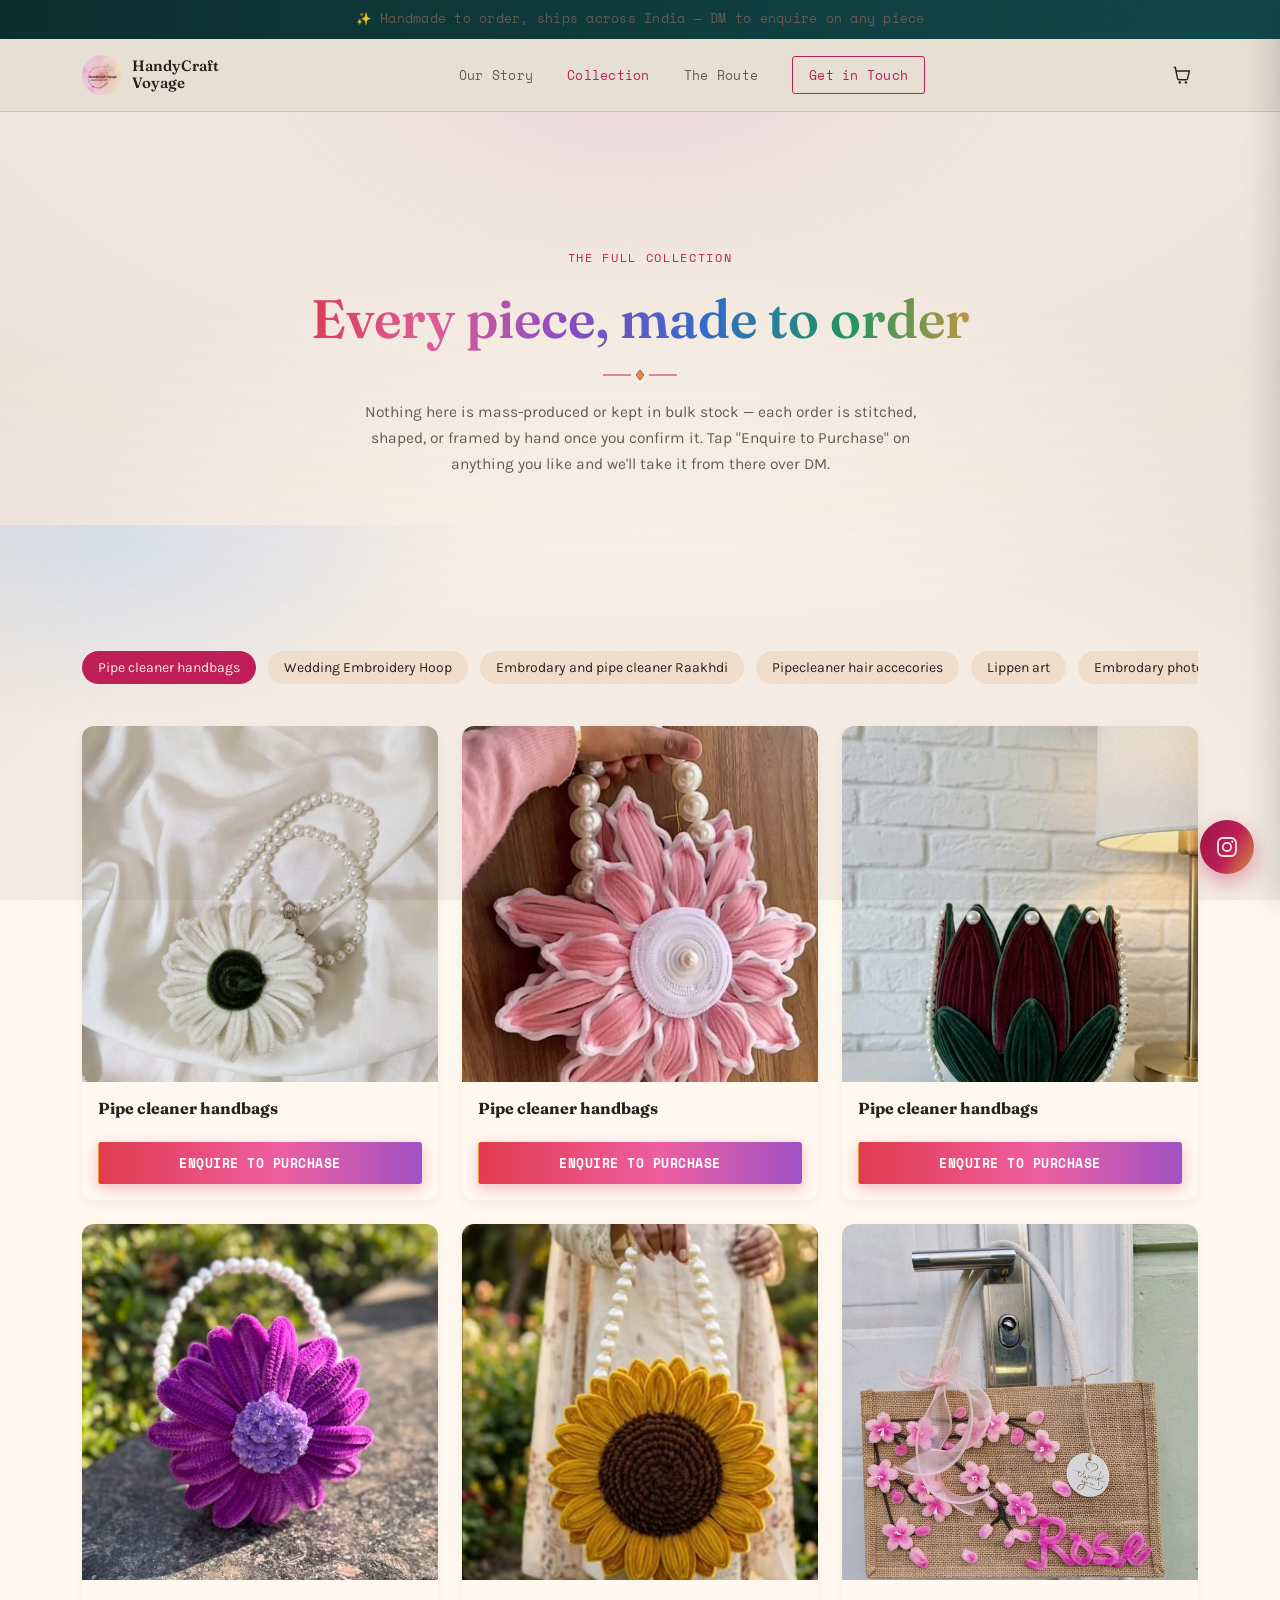
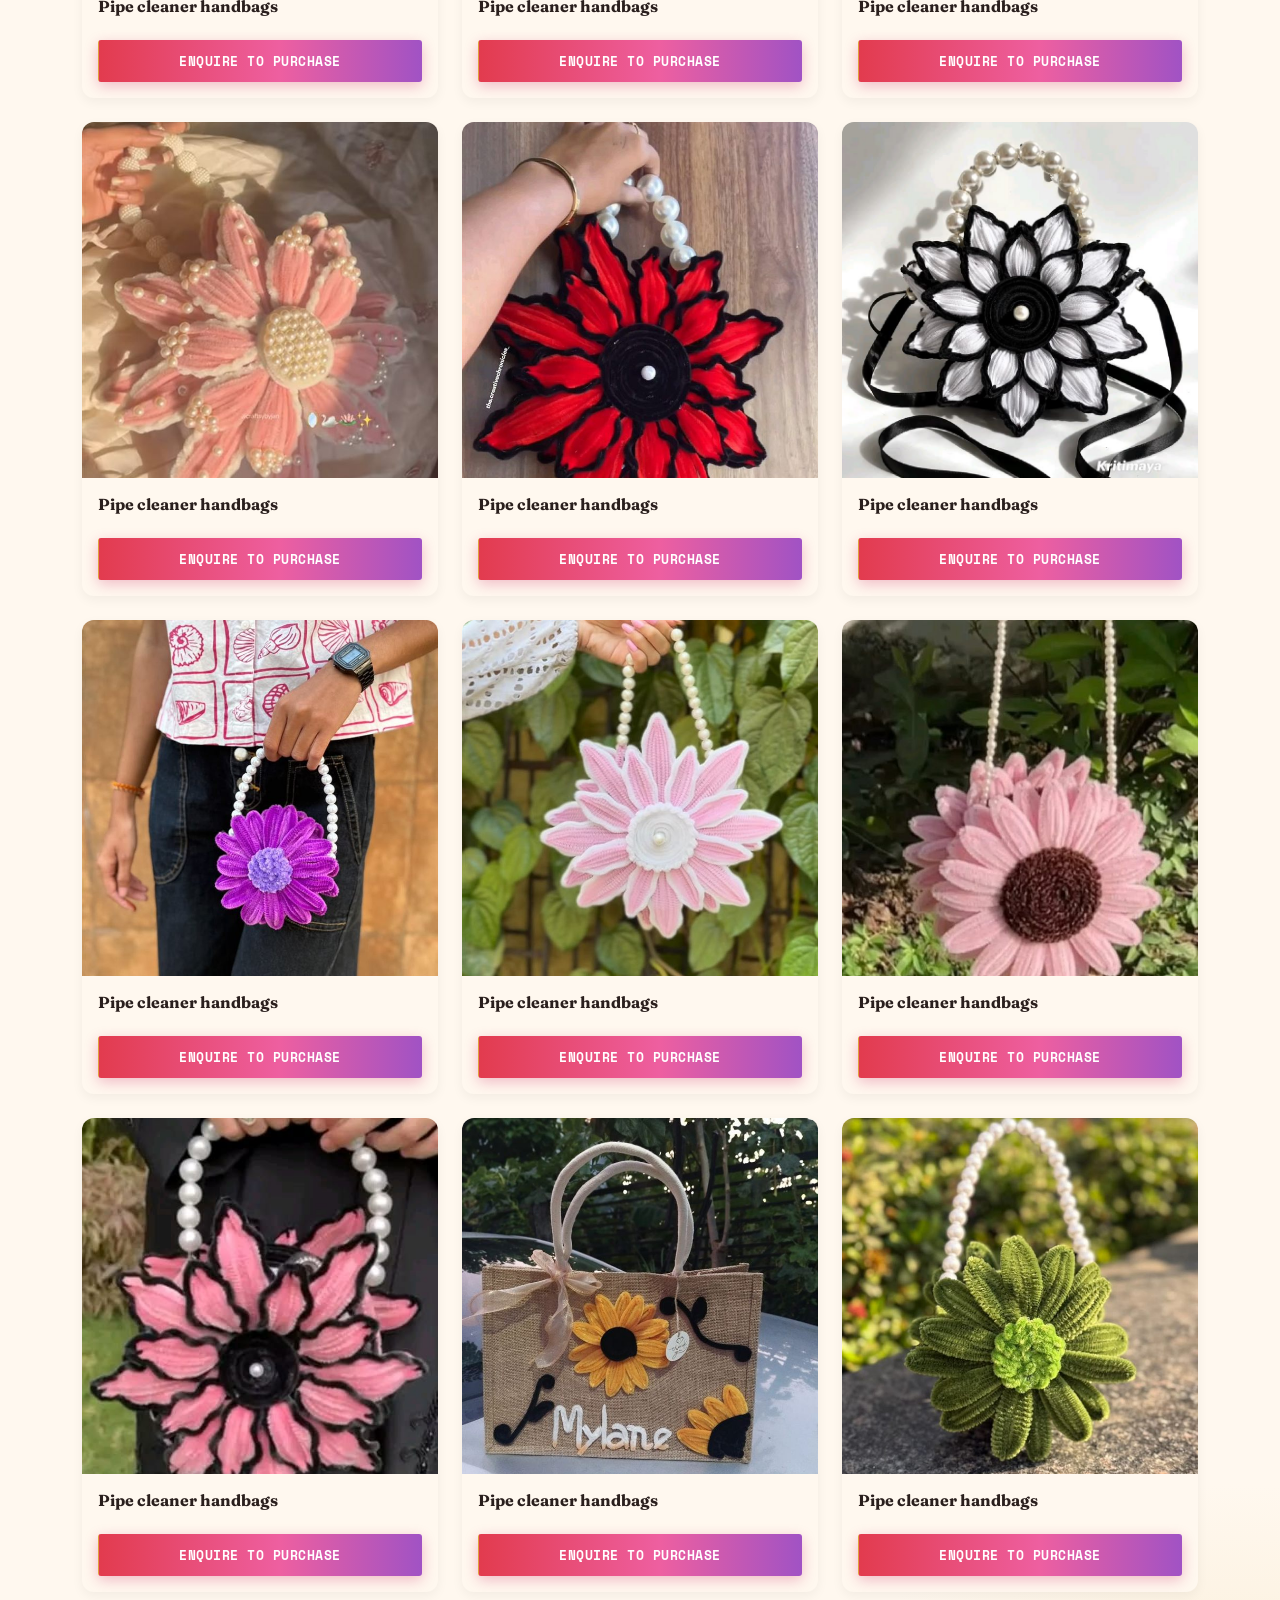
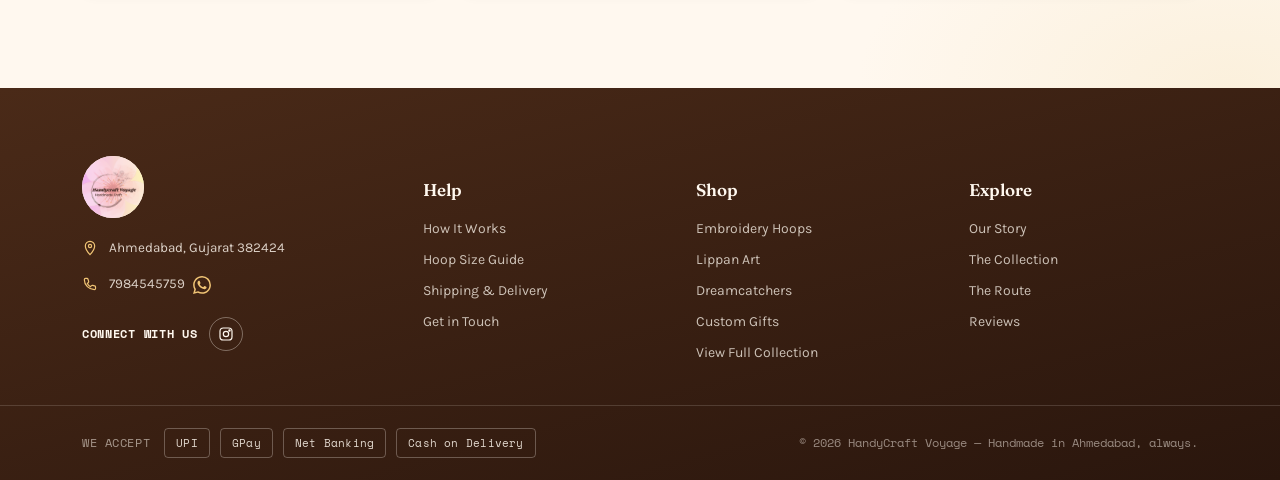
==== commit aae99c62: "Collection Updated" ====
--- a/collection.html
+++ b/collection.html
@@ -201,37 +201,55 @@
       "images/categories/Pipe cleaner handbags/f5d4ae7822155cbd43cdb31a8c738bca.jpg",
       "images/categories/Pipe cleaner handbags/fef924ede8ed79395719c1104980a7bf.jpg"
     ],
-    "Wedding Embrodory Hoop": [
-      "images/categories/Wedding Embrodory Hoop/1770573099422.jpg",
-      "images/categories/Wedding Embrodory Hoop/1770573146160.jpg",
-      "images/categories/Wedding Embrodory Hoop/1770573181087.jpg",
-      "images/categories/Wedding Embrodory Hoop/1770573230711.jpg",
-      "images/categories/Wedding Embrodory Hoop/1770573276555.jpg",
-      "images/categories/Wedding Embrodory Hoop/1770573395713.jpg",
-      "images/categories/Wedding Embrodory Hoop/file_0000000038707206b0ff7276b600182f.jpg",
-      "images/categories/Wedding Embrodory Hoop/file_00000000409c71fbafba2a5e9fe019a9.jpg",
-      "images/categories/Wedding Embrodory Hoop/file_0000000058a47206aa334d8f17382621.jpg",
-      "images/categories/Wedding Embrodory Hoop/file_000000006060720697292ab5281281e8.jpg",
-      "images/categories/Wedding Embrodory Hoop/file_0000000061207208925e8cc0e32578a0.jpg",
-      "images/categories/Wedding Embrodory Hoop/file_00000000635871fba77e9427fc9005bd.jpg",
-      "images/categories/Wedding Embrodory Hoop/file_00000000d0007206bcce2cd8c28a1231.jpg",
-      "images/categories/Wedding Embrodory Hoop/file_00000000d7e4720680432a11f9f021a9.jpg",
-      "images/categories/Wedding Embrodory Hoop/IMG_20251106_101439.jpg",
-      "images/categories/Wedding Embrodory Hoop/IMG_20251106_101555.jpg",
-      "images/categories/Wedding Embrodory Hoop/IMG_20251106_101726.jpg",
-      "images/categories/Wedding Embrodory Hoop/IMG_20251106_101741.jpg",
-      "images/categories/Wedding Embrodory Hoop/IMG_20251106_101857.jpg",
-      "images/categories/Wedding Embrodory Hoop/IMG_20251120_152925.jpg",
-      "images/categories/Wedding Embrodory Hoop/IMG_20251123_191559.jpg",
-      "images/categories/Wedding Embrodory Hoop/IMG_20251123_191606.jpg",
-      "images/categories/Wedding Embrodory Hoop/IMG_20251123_194244.jpg",
-      "images/categories/Wedding Embrodory Hoop/IMG_20260131_165959.jpg",
-      "images/categories/Wedding Embrodory Hoop/IMG_20260131_170134.jpg",
-      "images/categories/Wedding Embrodory Hoop/IMG_20260204_172925.jpg",
-      "images/categories/Wedding Embrodory Hoop/IMG_20260210_164309.jpg",
-      "images/categories/Wedding Embrodory Hoop/IMG_20260307_161915.jpg",
-      "images/categories/Wedding Embrodory Hoop/IMG_20260307_161925.jpg",
-      "images/categories/Wedding Embrodory Hoop/IMG_20260707_212824_142.jpg"
+    "Wedding Embroidery Hoop": [
+      [
+        "images/categories/Wedding Embroidery Hoop/product 1/IMG_20251106_101439.jpg",
+        "images/categories/Wedding Embroidery Hoop/product 1/IMG_20251106_101555.jpg",
+        "images/categories/Wedding Embroidery Hoop/product 1/IMG_20251106_101726.jpg",
+        "images/categories/Wedding Embroidery Hoop/product 1/IMG_20251106_101741.jpg",
+        "images/categories/Wedding Embroidery Hoop/product 1/IMG_20251106_101857.jpg"
+      ],
+      [
+        "images/categories/Wedding Embroidery Hoop/Product 10/IMG_20260204_172925.jpg"
+      ],
+      [
+        "images/categories/Wedding Embroidery Hoop/Product 11/IMG_20260707_212824_142.jpg"
+      ],
+      [
+        "images/categories/Wedding Embroidery Hoop/product 2/1770573099422.png",
+        "images/categories/Wedding Embroidery Hoop/product 2/1770573146160.png",
+        "images/categories/Wedding Embroidery Hoop/product 2/1770573181087.png",
+        "images/categories/Wedding Embroidery Hoop/product 2/1770573230711.png",
+        "images/categories/Wedding Embroidery Hoop/product 2/1770573276555.png",
+        "images/categories/Wedding Embroidery Hoop/product 2/1770573395713.png"
+      ],
+      [
+        "images/categories/Wedding Embroidery Hoop/Product 3/IMG_20260131_165959.jpg",
+        "images/categories/Wedding Embroidery Hoop/Product 3/IMG_20260131_170134.jpg"
+      ],
+      [
+        "images/categories/Wedding Embroidery Hoop/Product 4/IMG_20260210_164309.jpg",
+        "images/categories/Wedding Embroidery Hoop/Product 4/IMG_20260214_004841_741.jpg"
+      ],
+      [
+        "images/categories/Wedding Embroidery Hoop/Product 5/IMG_20260307_161915.jpg",
+        "images/categories/Wedding Embroidery Hoop/Product 5/IMG_20260307_161925.jpg"
+      ],
+      [
+        "images/categories/Wedding Embroidery Hoop/Product 6/IMG_20251120_152925.jpg",
+        "images/categories/Wedding Embroidery Hoop/Product 6/IMG_20251123_191559.jpg",
+        "images/categories/Wedding Embroidery Hoop/Product 6/IMG_20251123_191606.jpg",
+        "images/categories/Wedding Embroidery Hoop/Product 6/IMG_20251123_194244.jpg"
+      ],
+      [
+        "images/categories/Wedding Embroidery Hoop/Product 7/file_00000000d7e4720680432a11f9f021a9.png"
+      ],
+      [
+        "images/categories/Wedding Embroidery Hoop/Product 8/IMG_20250725_144101_990.webp"
+      ],
+      [
+        "images/categories/Wedding Embroidery Hoop/Product 9/IMG_20250829_112625_766.webp"
+      ]
     ],
     "Embrodary and pipe cleaner Raakhdi": [
       "images/categories/Embrodary and pipe cleaner Raakhdi/064030f6e81560a6f9bf61cb757909e7.jpg",
@@ -334,6 +352,10 @@
   const tabsContainer = document.getElementById('category-tabs');
   const gridContainer = document.getElementById('dynamic-grid');
   
+  // Lightbox State
+  let currentLightboxImages = [];
+  let currentLightboxIndex = 0;
+  
   function renderCategories() {
     if (!tabsContainer || !gridContainer) return;
     const categories = Object.keys(categoriesData);
@@ -357,12 +379,21 @@
   
   function renderGrid(category) {
     gridContainer.innerHTML = '';
-    const images = categoriesData[category];
-    images.forEach(imgSrc => {
+    const items = categoriesData[category];
+    items.forEach(item => {
+      // Determine if item is an array of images or a single image string
+      const isArray = Array.isArray(item);
+      const firstImage = isArray ? item[0] : item;
+      const imagesArray = isArray ? item : [item];
+      const indicator = isArray && item.length > 1 ? `<span class="photo-count-badge"><svg viewBox="0 0 24 24" width="14" height="14" fill="none" stroke="currentColor" stroke-width="2" stroke-linecap="round" stroke-linejoin="round"><rect x="3" y="3" width="18" height="18" rx="2" ry="2"></rect><circle cx="8.5" cy="8.5" r="1.5"></circle><polyline points="21 15 16 10 5 21"></polyline></svg> ${item.length}</span>` : '';
+      
       const card = document.createElement('article');
       card.className = 'dynamic-card';
       card.innerHTML = `
-        <img src="${imgSrc}" alt="${category}" loading="lazy">
+        <div class="dynamic-card-img-wrapper" style="position: relative; cursor: pointer;">
+          <img src="${firstImage}" alt="${category}" loading="lazy">
+          ${indicator}
+        </div>
         <div class="dynamic-card-info">
           <h3>${category}</h3>
           <div class="shop-card-footer" style="margin-top: 12px; border:none; padding-top: 12px;">
@@ -370,11 +401,76 @@
           </div>
         </div>
       `;
+      
+      card.querySelector('.dynamic-card-img-wrapper').addEventListener('click', () => openLightbox(imagesArray));
+      
       gridContainer.appendChild(card);
     });
   }
 
+  // Lightbox Functions
+  function openLightbox(images) {
+    currentLightboxImages = images;
+    currentLightboxIndex = 0;
+    document.getElementById('lightboxOverlay').classList.add('active');
+    document.body.style.overflow = 'hidden';
+    updateLightboxContent();
+  }
+
+  function closeLightbox() {
+    document.getElementById('lightboxOverlay').classList.remove('active');
+    document.body.style.overflow = '';
+  }
+
+  function nextLightboxImg(e) {
+    if (e) e.stopPropagation();
+    currentLightboxIndex = (currentLightboxIndex + 1) % currentLightboxImages.length;
+    updateLightboxContent();
+  }
+
+  function prevLightboxImg(e) {
+    if (e) e.stopPropagation();
+    currentLightboxIndex = (currentLightboxIndex - 1 + currentLightboxImages.length) % currentLightboxImages.length;
+    updateLightboxContent();
+  }
+
+  function updateLightboxContent() {
+    const imgEl = document.getElementById('lightboxImg');
+    const counterEl = document.getElementById('lightboxCounter');
+    const prevBtn = document.getElementById('lightboxPrev');
+    const nextBtn = document.getElementById('lightboxNext');
+    
+    imgEl.src = currentLightboxImages[currentLightboxIndex];
+    counterEl.textContent = `${currentLightboxIndex + 1} / ${currentLightboxImages.length}`;
+    
+    if (currentLightboxImages.length <= 1) {
+      prevBtn.style.display = 'none';
+      nextBtn.style.display = 'none';
+      counterEl.style.display = 'none';
+    } else {
+      prevBtn.style.display = 'flex';
+      nextBtn.style.display = 'flex';
+      counterEl.style.display = 'block';
+    }
+  }
+
   document.addEventListener('DOMContentLoaded', renderCategories);
 </script>
+
+<!-- ===== LIGHTBOX MODAL ===== -->
+<div class="lightbox-overlay" id="lightboxOverlay" onclick="closeLightbox()">
+  <button class="lightbox-close" aria-label="Close" onclick="closeLightbox()">&times;</button>
+  <button class="lightbox-nav prev" id="lightboxPrev" aria-label="Previous image" onclick="prevLightboxImg(event)">
+    <svg viewBox="0 0 24 24" width="24" height="24" fill="none" stroke="currentColor" stroke-width="2"><polyline points="15 18 9 12 15 6"></polyline></svg>
+  </button>
+  <div class="lightbox-content" onclick="event.stopPropagation()">
+    <img id="lightboxImg" src="" alt="Product Photo">
+    <div class="lightbox-counter" id="lightboxCounter"></div>
+  </div>
+  <button class="lightbox-nav next" id="lightboxNext" aria-label="Next image" onclick="nextLightboxImg(event)">
+    <svg viewBox="0 0 24 24" width="24" height="24" fill="none" stroke="currentColor" stroke-width="2"><polyline points="9 18 15 12 9 6"></polyline></svg>
+  </button>
+</div>
+
 </body>
 </html>
--- a/style.css
+++ b/style.css
@@ -1484,3 +1484,108 @@
   font-family: var(--font-display);
 }
 
+/* ===== LIGHTBOX MODAL ===== */
+.lightbox-overlay {
+  position: fixed;
+  top: 0; left: 0; width: 100vw; height: 100vh;
+  background: rgba(0, 0, 0, 0.85);
+  backdrop-filter: blur(8px);
+  z-index: 9999;
+  display: flex;
+  align-items: center;
+  justify-content: center;
+  opacity: 0;
+  pointer-events: none;
+  transition: opacity 0.3s ease;
+}
+.lightbox-overlay.active {
+  opacity: 1;
+  pointer-events: all;
+}
+.lightbox-content {
+  position: relative;
+  max-width: 90vw;
+  max-height: 90vh;
+  display: flex;
+  flex-direction: column;
+  align-items: center;
+}
+.lightbox-content img {
+  max-width: 100%;
+  max-height: 85vh;
+  object-fit: contain;
+  border-radius: 8px;
+  box-shadow: 0 10px 30px rgba(0,0,0,0.5);
+}
+.lightbox-close {
+  position: absolute;
+  top: 24px;
+  right: 24px;
+  background: rgba(255,255,255,0.1);
+  border: 1px solid rgba(255,255,255,0.2);
+  color: #fff;
+  width: 44px;
+  height: 44px;
+  border-radius: 50%;
+  font-size: 28px;
+  display: flex;
+  align-items: center;
+  justify-content: center;
+  cursor: pointer;
+  transition: all 0.2s ease;
+  z-index: 10000;
+}
+.lightbox-close:hover {
+  background: rgba(255,255,255,0.2);
+  transform: scale(1.05);
+}
+.lightbox-nav {
+  position: absolute;
+  top: 50%;
+  transform: translateY(-50%);
+  background: rgba(255,255,255,0.1);
+  border: 1px solid rgba(255,255,255,0.2);
+  color: #fff;
+  width: 50px;
+  height: 50px;
+  border-radius: 50%;
+  display: flex;
+  align-items: center;
+  justify-content: center;
+  cursor: pointer;
+  transition: all 0.2s ease;
+  z-index: 10000;
+}
+.lightbox-nav:hover {
+  background: rgba(255,255,255,0.2);
+  transform: translateY(-50%) scale(1.05);
+}
+.lightbox-nav.prev {
+  left: 24px;
+}
+.lightbox-nav.next {
+  right: 24px;
+}
+.lightbox-counter {
+  margin-top: 16px;
+  color: rgba(255,255,255,0.8);
+  font-size: 14px;
+  font-family: var(--font-body);
+  letter-spacing: 0.5px;
+}
+.photo-count-badge {
+  position: absolute;
+  top: 12px;
+  right: 12px;
+  background: rgba(255, 255, 255, 0.85);
+  backdrop-filter: blur(4px);
+  color: #111;
+  padding: 4px 10px;
+  border-radius: 20px;
+  font-size: 13px;
+  font-weight: 600;
+  display: flex;
+  align-items: center;
+  gap: 6px;
+  box-shadow: 0 4px 12px rgba(0,0,0,0.15);
+}
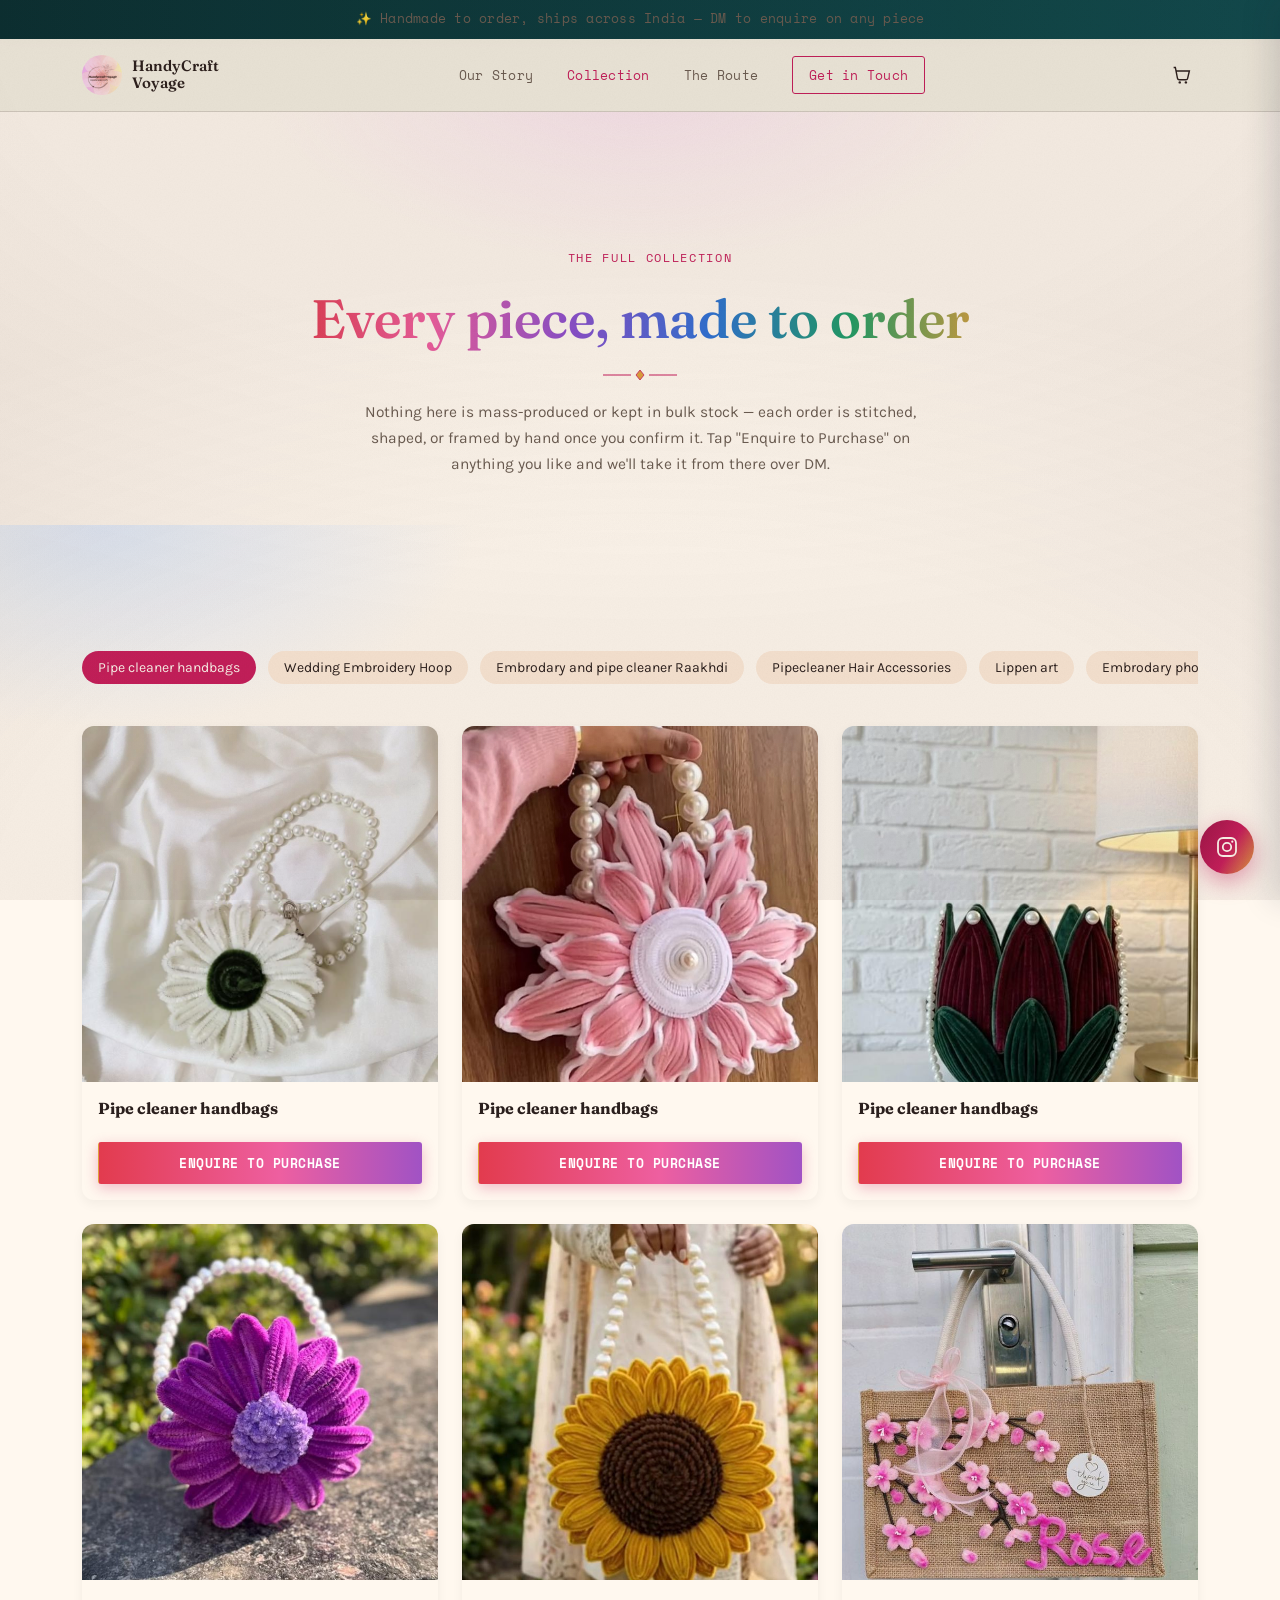
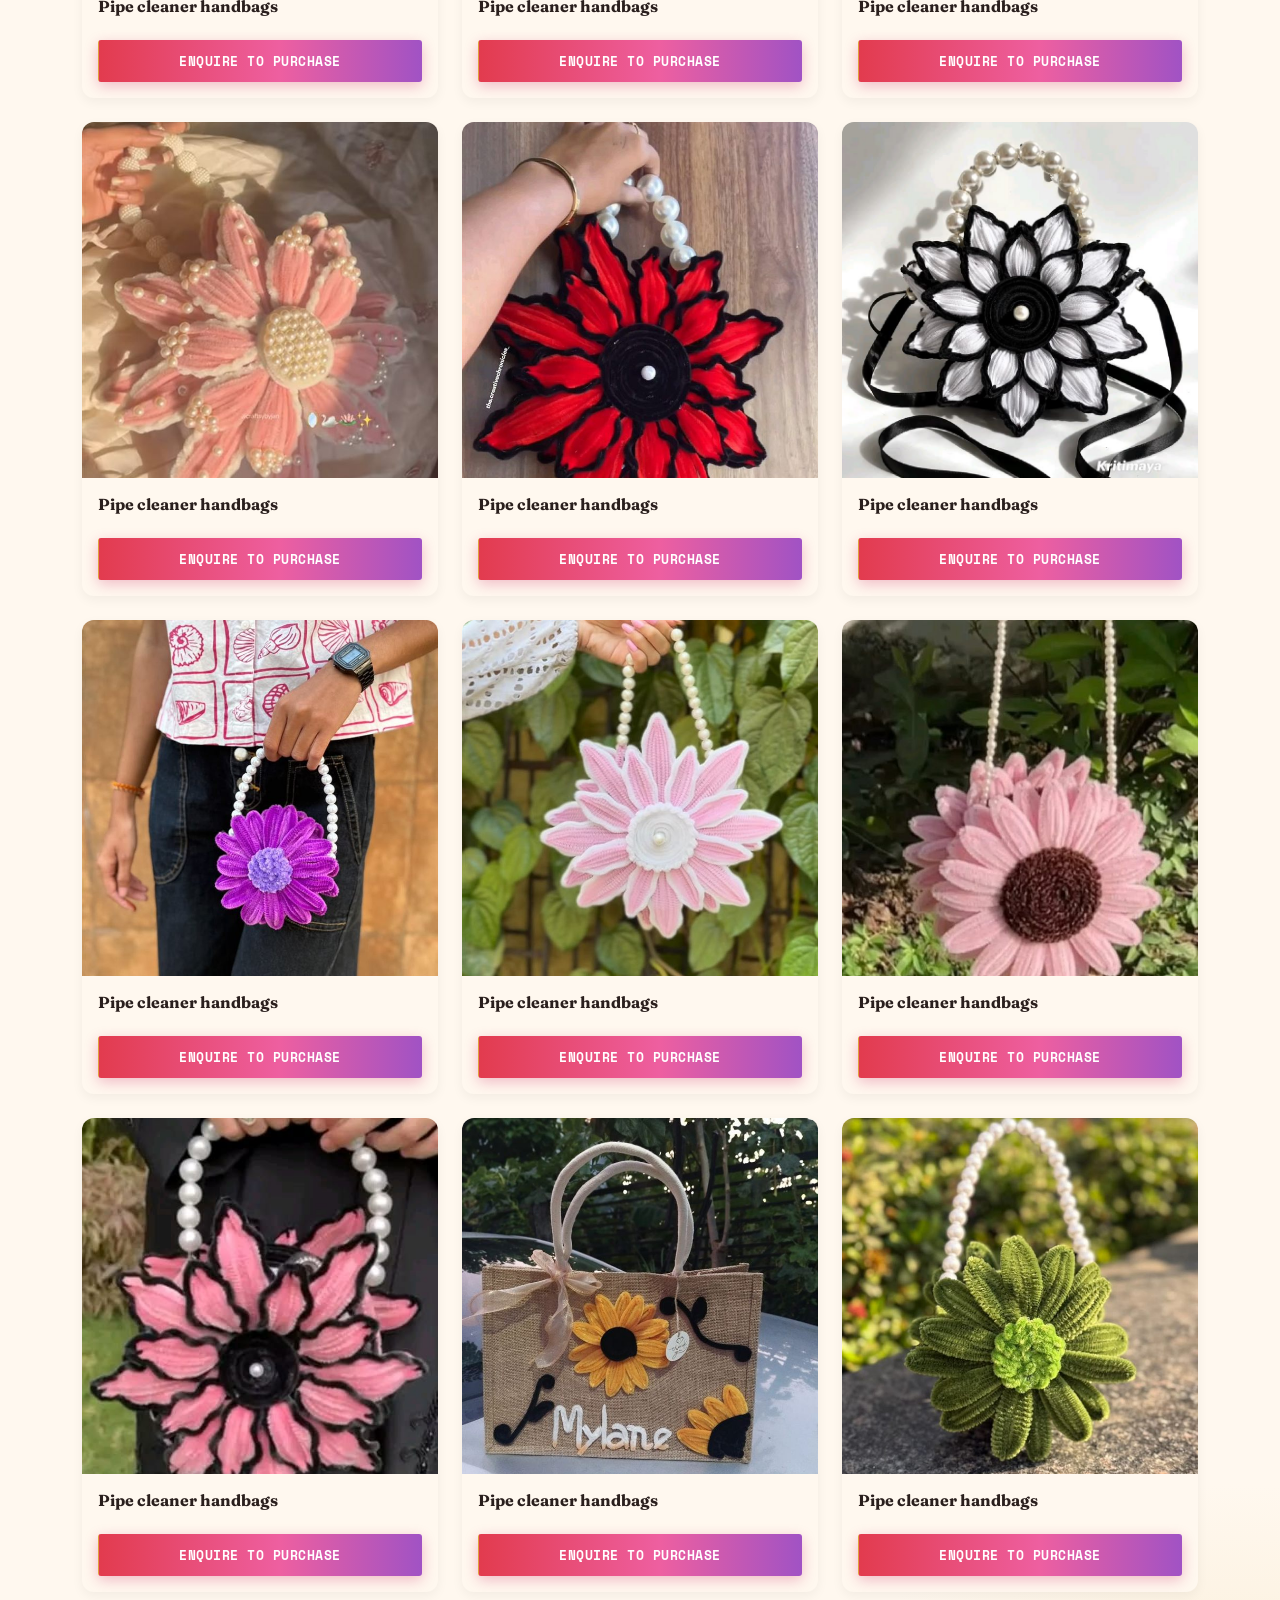
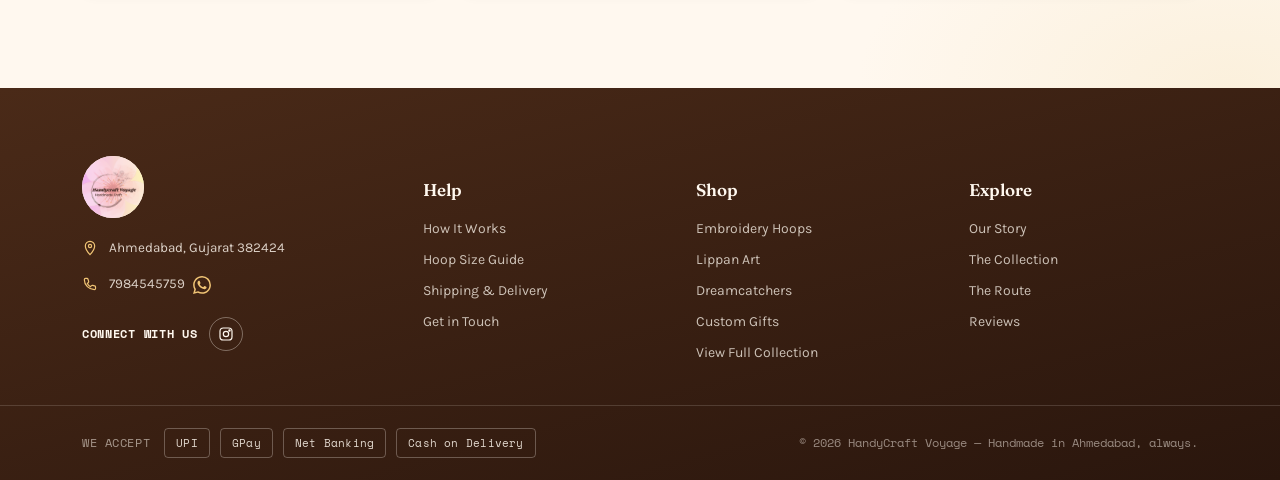
==== commit f11c66a4: "Collection Updated" ====
--- a/collection.html
+++ b/collection.html
@@ -269,31 +269,58 @@
       "images/categories/Embrodary and pipe cleaner Raakhdi/93bb6242070b7a83a002e386c536ab21.jpg",
       "images/categories/Embrodary and pipe cleaner Raakhdi/94d7eba17c7df39a58700c859419f711.jpg"
     ],
-    "Pipecleaner hair accecories": [
-      "images/categories/Pipecleaner hair accecories/13304e7734211231d6cf46d73f0c8595.jpg",
-      "images/categories/Pipecleaner hair accecories/268a880351f6a9b48ab86bf007a5c2c2.jpg",
-      "images/categories/Pipecleaner hair accecories/IMG_20260716_172740.jpg",
-      "images/categories/Pipecleaner hair accecories/IMG_20260716_172758.jpg",
-      "images/categories/Pipecleaner hair accecories/IMG_20260717_234055.jpg",
-      "images/categories/Pipecleaner hair accecories/IMG_20260721_163740.jpg",
-      "images/categories/Pipecleaner hair accecories/IMG_20260721_163808.jpg",
-      "images/categories/Pipecleaner hair accecories/IMG_20260721_163817.jpg",
-      "images/categories/Pipecleaner hair accecories/IMG_20260721_163824.jpg",
-      "images/categories/Pipecleaner hair accecories/IMG_20260721_163829.jpg",
-      "images/categories/Pipecleaner hair accecories/IMG_20260721_163840.jpg",
-      "images/categories/Pipecleaner hair accecories/IMG_20260721_163849.jpg",
-      "images/categories/Pipecleaner hair accecories/IMG_20260721_163901.jpg",
-      "images/categories/Pipecleaner hair accecories/IMG_20260721_163916.jpg",
-      "images/categories/Pipecleaner hair accecories/InShot_20260714_143123779.jpg",
-      "images/categories/Pipecleaner hair accecories/InShot_20260730_111512912.jpg",
-      "images/categories/Pipecleaner hair accecories/Screenshot_2026-07-15-23-40-19-990_com.instagram.android.jpg",
-      "images/categories/Pipecleaner hair accecories/Screenshot_2026-07-16-00-24-43-556_com.instagram.android.jpg",
-      "images/categories/Pipecleaner hair accecories/Screenshot_2026-07-27-01-05-09-548_com.instagram.android.jpg",
-      "images/categories/Pipecleaner hair accecories/Screenshot_2026-08-07-14-42-04-981_com.instagram.android.jpg",
-      "images/categories/Pipecleaner hair accecories/Screenshot_2026-08-07-14-42-09-691_com.instagram.android.jpg",
-      "images/categories/Pipecleaner hair accecories/Screenshot_2026-08-07-18-39-04-828_com.instagram.android.jpg",
-      "images/categories/Pipecleaner hair accecories/Screenshot_2026-08-07-19-28-22-800_com.instagram.android.jpg",
-      "images/categories/Pipecleaner hair accecories/Screenshot_2026-08-08-11-33-28-602_com.instagram.android.jpg"
+    "Pipecleaner Hair Accessories": [
+      [
+        "images/categories/Pipecleaner Hair Accessories/Product 1/IMG_20260716_172740.jpg",
+        "images/categories/Pipecleaner Hair Accessories/Product 1/IMG_20260716_172758.jpg",
+        "images/categories/Pipecleaner Hair Accessories/Product 1/IMG_20260721_163740.jpg"
+      ],
+      [
+        "images/categories/Pipecleaner Hair Accessories/Product 10/Screenshot_2026-07-16-00-24-43-556_com.instagram.android.jpg"
+      ],
+      [
+        "images/categories/Pipecleaner Hair Accessories/Product 11/Screenshot_2026-07-27-01-05-09-548_com.instagram.android.jpg"
+      ],
+      [
+        "images/categories/Pipecleaner Hair Accessories/Product 12/Screenshot_2026-08-07-14-42-09-691_com.instagram.android.jpg"
+      ],
+      [
+        "images/categories/Pipecleaner Hair Accessories/Product 13/Screenshot_2026-08-07-18-39-04-828_com.instagram.android.jpg"
+      ],
+      [
+        "images/categories/Pipecleaner Hair Accessories/Product 14/Screenshot_2026-08-07-19-28-22-800_com.instagram.android.jpg"
+      ],
+      [
+        "images/categories/Pipecleaner Hair Accessories/Product 15/Screenshot_2026-08-08-11-33-28-602_com.instagram.android.jpg"
+      ],
+      [
+        "images/categories/Pipecleaner Hair Accessories/Product 2/IMG_20260721_163808.jpg",
+        "images/categories/Pipecleaner Hair Accessories/Product 2/IMG_20260721_163817.jpg"
+      ],
+      [
+        "images/categories/Pipecleaner Hair Accessories/Product 3/IMG_20260721_163840.jpg",
+        "images/categories/Pipecleaner Hair Accessories/Product 3/IMG_20260721_163849.jpg"
+      ],
+      [
+        "images/categories/Pipecleaner Hair Accessories/Product 4/IMG_20260721_163901.jpg",
+        "images/categories/Pipecleaner Hair Accessories/Product 4/IMG_20260721_163916.jpg"
+      ],
+      [
+        "images/categories/Pipecleaner Hair Accessories/Product 5/IMG_20260721_163824.jpg",
+        "images/categories/Pipecleaner Hair Accessories/Product 5/IMG_20260721_163829.jpg"
+      ],
+      [
+        "images/categories/Pipecleaner Hair Accessories/Product 6/268a880351f6a9b48ab86bf007a5c2c2.jpg"
+      ],
+      [
+        "images/categories/Pipecleaner Hair Accessories/Product 7/13304e7734211231d6cf46d73f0c8595.jpg"
+      ],
+      [
+        "images/categories/Pipecleaner Hair Accessories/Product 8/InShot_20260714_143123779.jpg"
+      ],
+      [
+        "images/categories/Pipecleaner Hair Accessories/Product 9/Screenshot_2026-07-15-23-40-19-990_com.instagram.android.jpg"
+      ]
     ],
     "Lippen art": [
       "images/categories/Lippen art/IMG_20260605_163104.jpg"
@@ -310,42 +337,52 @@
       "images/categories/Embrodary photo Frame hoop/f6bb2ef0fc2f038e5d8154de39e970a0.jpg",
       "images/categories/Embrodary photo Frame hoop/il_570xN.5536173996_1m1d.jpg"
     ],
-    "Embrodory on cloths": [
-      "images/categories/Embrodory on cloths/Product 1_DSCN5891.jpg",
-      "images/categories/Embrodory on cloths/Product 1_DSCN5892.jpg",
-      "images/categories/Embrodory on cloths/Product 1_DSCN5893.jpg",
-      "images/categories/Embrodory on cloths/Product 1_DSCN5903.jpg",
-      "images/categories/Embrodory on cloths/Product 1_DSCN5904.jpg",
-      "images/categories/Embrodory on cloths/Product 2_IMG_20260609_161652.jpg",
-      "images/categories/Embrodory on cloths/Product 2_IMG_20260611_130613.jpg",
-      "images/categories/Embrodory on cloths/Product 2_IMG_20260611_130900.jpg",
-      "images/categories/Embrodory on cloths/Product 2_IMG_20260611_130908.jpg",
-      "images/categories/Embrodory on cloths/Product 2_IMG_20260611_132057.jpg",
-      "images/categories/Embrodory on cloths/Product 2_IMG_20260628_134746.jpg",
-      "images/categories/Embrodory on cloths/Product 2_IMG_20260628_134800.jpg",
-      "images/categories/Embrodory on cloths/Product 3_IMG-20260730-WA0001.jpg",
-      "images/categories/Embrodory on cloths/Product 3_IMG-20260730-WA0018.jpg",
-      "images/categories/Embrodory on cloths/Product 3_IMG_20260730_170101.jpg",
-      "images/categories/Embrodory on cloths/Product 3_IMG_20260730_170120.jpg",
-      "images/categories/Embrodory on cloths/Product 3_IMG_20260730_170346.jpg",
-      "images/categories/Embrodory on cloths/Product 3_IMG_20260730_181657.jpg",
-      "images/categories/Embrodory on cloths/Product 3_IMG_20260730_182159.jpg",
-      "images/categories/Embrodory on cloths/Product 3_IMG_20260730_182213.jpg",
-      "images/categories/Embrodory on cloths/Product 3_IMG_20260730_182316.jpg",
-      "images/categories/Embrodory on cloths/Product 3_IMG_20260730_182337.jpg",
-      "images/categories/Embrodory on cloths/Product 3_IMG_20260730_190136.jpg"
-    ],
-    "Embrodory on hoop": [
-      "images/categories/Embrodory on hoop/DSCN5914.jpg",
-      "images/categories/Embrodory on hoop/DSCN5916.jpg",
-      "images/categories/Embrodory on hoop/DSCN5921.jpg",
-      "images/categories/Embrodory on hoop/DSCN5925.jpg",
-      "images/categories/Embrodory on hoop/DSCN5941.jpg"
-    ],
-    "Beby footprint ambrodory": [
-      "images/categories/Beby footprint ambrodory/Product 1_IMG_20260313_165100.jpg",
-      "images/categories/Beby footprint ambrodory/Product 1_IMG_20260313_170619.jpg",
-      "images/categories/Beby footprint ambrodory/Product 1_Screenshot_2026-03-25-22-44-28-093_com.google.android.googlequicksearchbox-edit.jpg"
+    "Embroidery on Clothes": [
+      [
+        "images/categories/Embroidery on Clothes/Product 1/DSCN5891.JPG",
+        "images/categories/Embroidery on Clothes/Product 1/DSCN5892.JPG",
+        "images/categories/Embroidery on Clothes/Product 1/DSCN5893.JPG",
+        "images/categories/Embroidery on Clothes/Product 1/DSCN5903.JPG",
+        "images/categories/Embroidery on Clothes/Product 1/DSCN5904.JPG"
+      ],
+      [
+        "images/categories/Embroidery on Clothes/Product 2/IMG_20260609_161652.jpg",
+        "images/categories/Embroidery on Clothes/Product 2/IMG_20260611_130613.jpg",
+        "images/categories/Embroidery on Clothes/Product 2/IMG_20260611_130900.jpg",
+        "images/categories/Embroidery on Clothes/Product 2/IMG_20260611_130908.jpg",
+        "images/categories/Embroidery on Clothes/Product 2/IMG_20260611_132057.jpg",
+        "images/categories/Embroidery on Clothes/Product 2/IMG_20260628_134746.jpg",
+        "images/categories/Embroidery on Clothes/Product 2/IMG_20260628_134800.jpg"
+      ],
+      [
+        "images/categories/Embroidery on Clothes/Product 3/IMG-20260730-WA0001.jpeg",
+        "images/categories/Embroidery on Clothes/Product 3/IMG-20260730-WA0018.jpeg",
+        "images/categories/Embroidery on Clothes/Product 3/IMG_20260730_170101.jpg",
+        "images/categories/Embroidery on Clothes/Product 3/IMG_20260730_170120.jpg",
+        "images/categories/Embroidery on Clothes/Product 3/IMG_20260730_170346.jpg",
+        "images/categories/Embroidery on Clothes/Product 3/IMG_20260730_181657.jpg",
+        "images/categories/Embroidery on Clothes/Product 3/IMG_20260730_182159.jpg",
+        "images/categories/Embroidery on Clothes/Product 3/IMG_20260730_182213.jpg",
+        "images/categories/Embroidery on Clothes/Product 3/IMG_20260730_182316.jpg",
+        "images/categories/Embroidery on Clothes/Product 3/IMG_20260730_182337.jpg",
+        "images/categories/Embroidery on Clothes/Product 3/IMG_20260730_190136.jpg"
+      ]
+    ],
+    "Embroidery on Bag": [
+      [
+        "images/categories/Embroidery on Bag/Product 1/DSCN5914.JPG",
+        "images/categories/Embroidery on Bag/Product 1/DSCN5916.JPG",
+        "images/categories/Embroidery on Bag/Product 1/DSCN5921.JPG",
+        "images/categories/Embroidery on Bag/Product 1/DSCN5925.JPG",
+        "images/categories/Embroidery on Bag/Product 1/DSCN5941.JPG"
+      ]
+    ],
+    "Baby Footprint Embroidery": [
+      [
+        "images/categories/Baby Footprint Embroidery/Product 1/IMG_20260313_165100.jpg",
+        "images/categories/Baby Footprint Embroidery/Product 1/IMG_20260313_170619.jpg",
+        "images/categories/Baby Footprint Embroidery/Product 1/Screenshot_2026-03-25-22-44-28-093_com.google.android.googlequicksearchbox-edit.jpg"
+      ]
     ]
   };
 
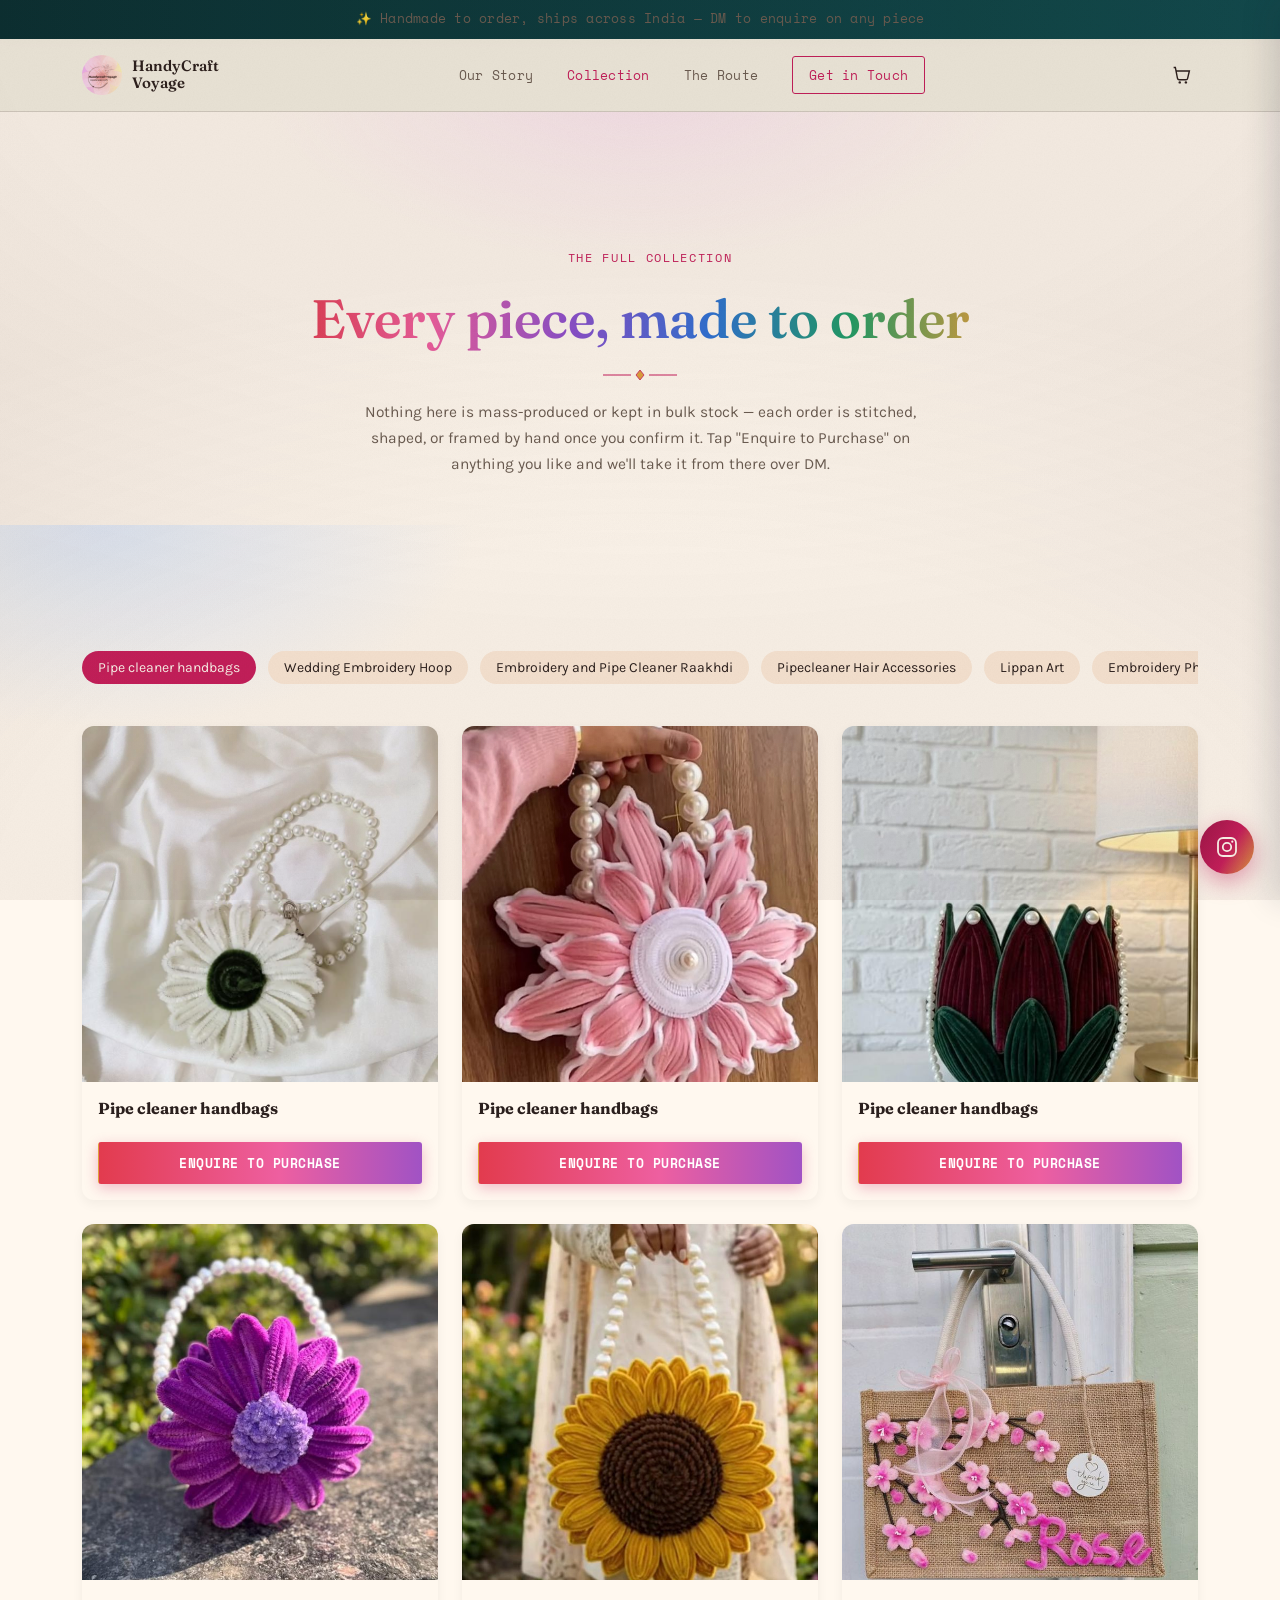
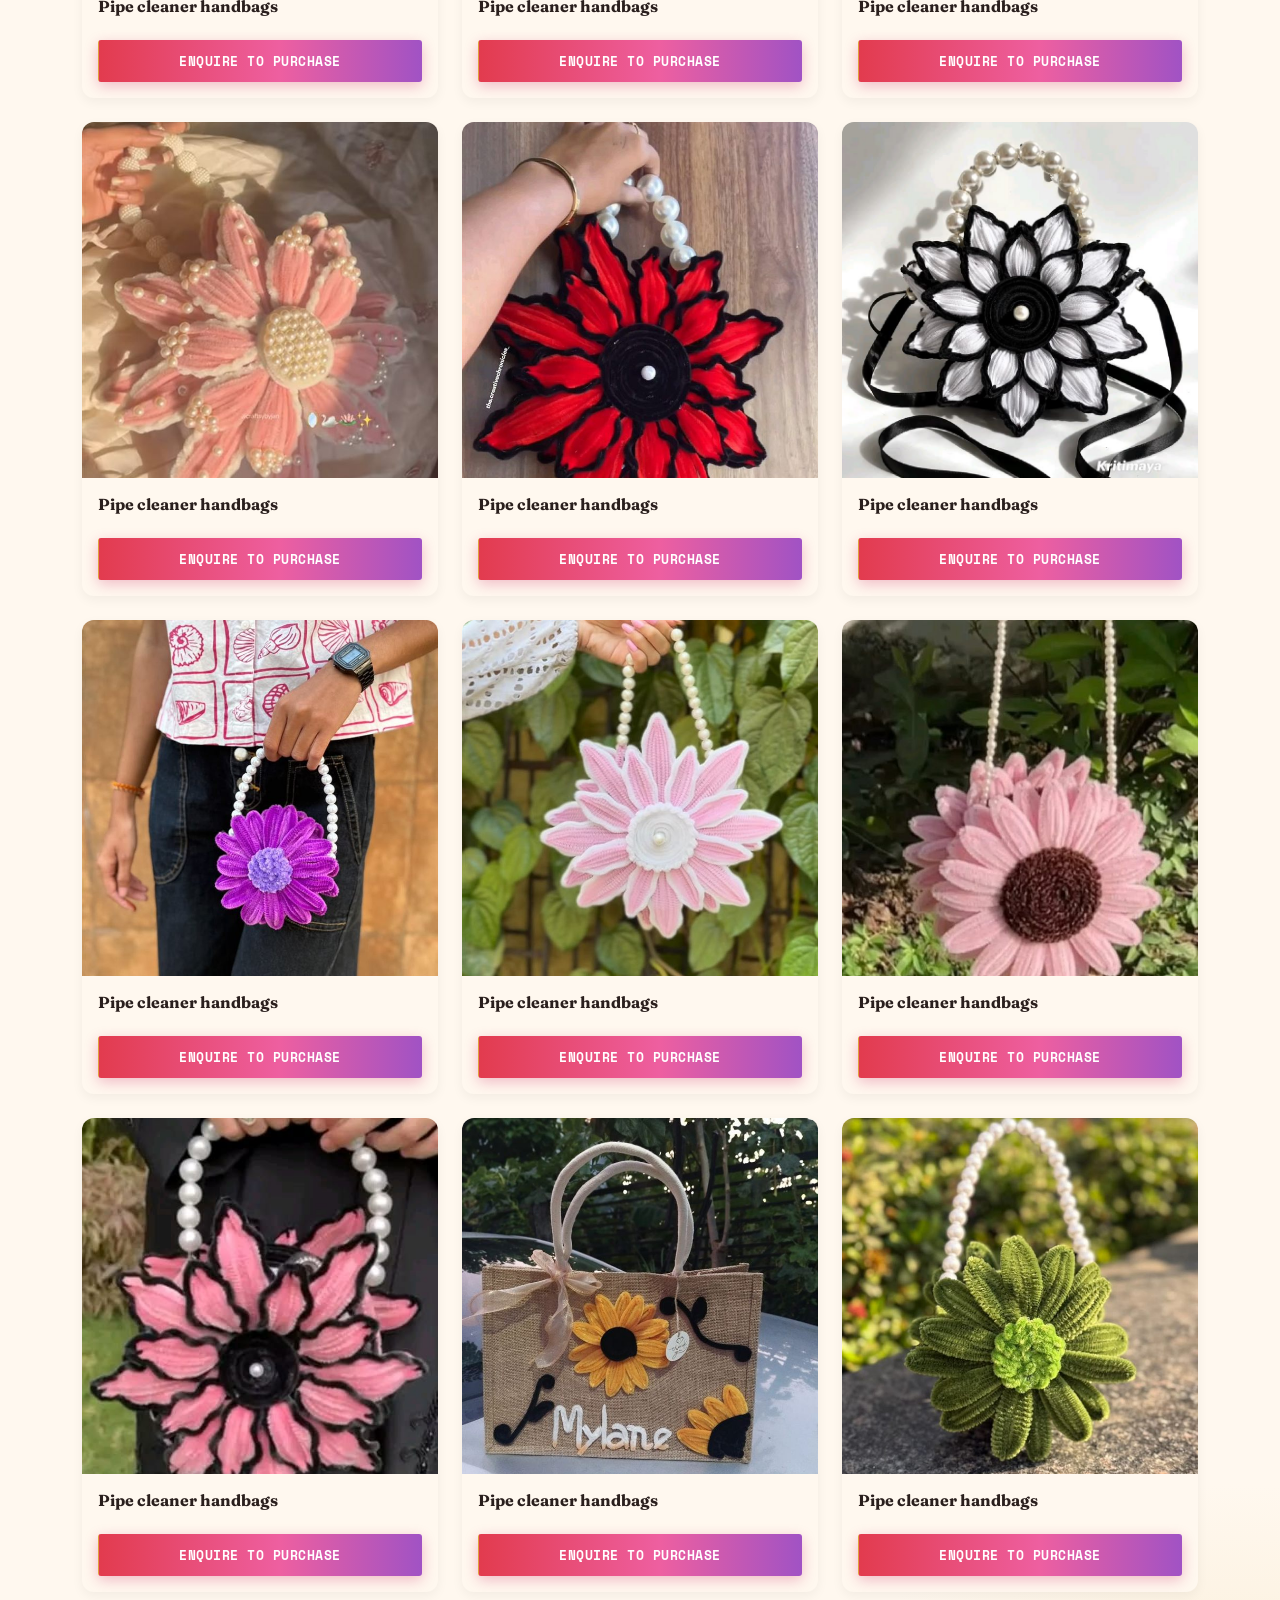
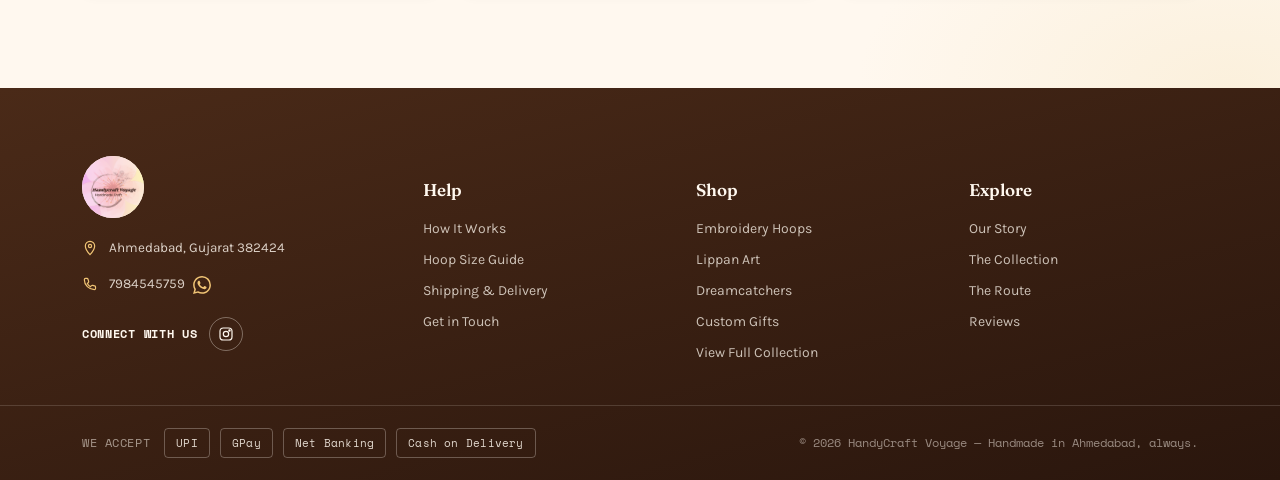
==== commit 288e2745: "Collection Updated" ====
--- a/collection.html
+++ b/collection.html
@@ -251,7 +251,7 @@
         "images/categories/Wedding Embroidery Hoop/Product 9/IMG_20250829_112625_766.webp"
       ]
     ],
-    "Embrodary and pipe cleaner Raakhdi": [
+    "Embroidery and Pipe Cleaner Raakhdi": [
       "images/categories/Embrodary and pipe cleaner Raakhdi/064030f6e81560a6f9bf61cb757909e7.jpg",
       "images/categories/Embrodary and pipe cleaner Raakhdi/10f1d31c1315977c4e29d46c63bd0f94.jpg",
       "images/categories/Embrodary and pipe cleaner Raakhdi/12e66d3d38e46d858e056e0980d7902d.jpg",
@@ -322,10 +322,10 @@
         "images/categories/Pipecleaner Hair Accessories/Product 9/Screenshot_2026-07-15-23-40-19-990_com.instagram.android.jpg"
       ]
     ],
-    "Lippen art": [
+    "Lippan Art": [
       "images/categories/Lippen art/IMG_20260605_163104.jpg"
     ],
-    "Embrodary photo Frame hoop": [
+    "Embroidery Photo Frame Hoop": [
       "images/categories/Embrodary photo Frame hoop/182db6b695e251754db45db3a3669752.jpg",
       "images/categories/Embrodary photo Frame hoop/2b41910a1a975eee161c41dbeb5f5530.jpg",
       "images/categories/Embrodary photo Frame hoop/46a1afcd5b92380ffe285c7cc0a38d4d.jpg",
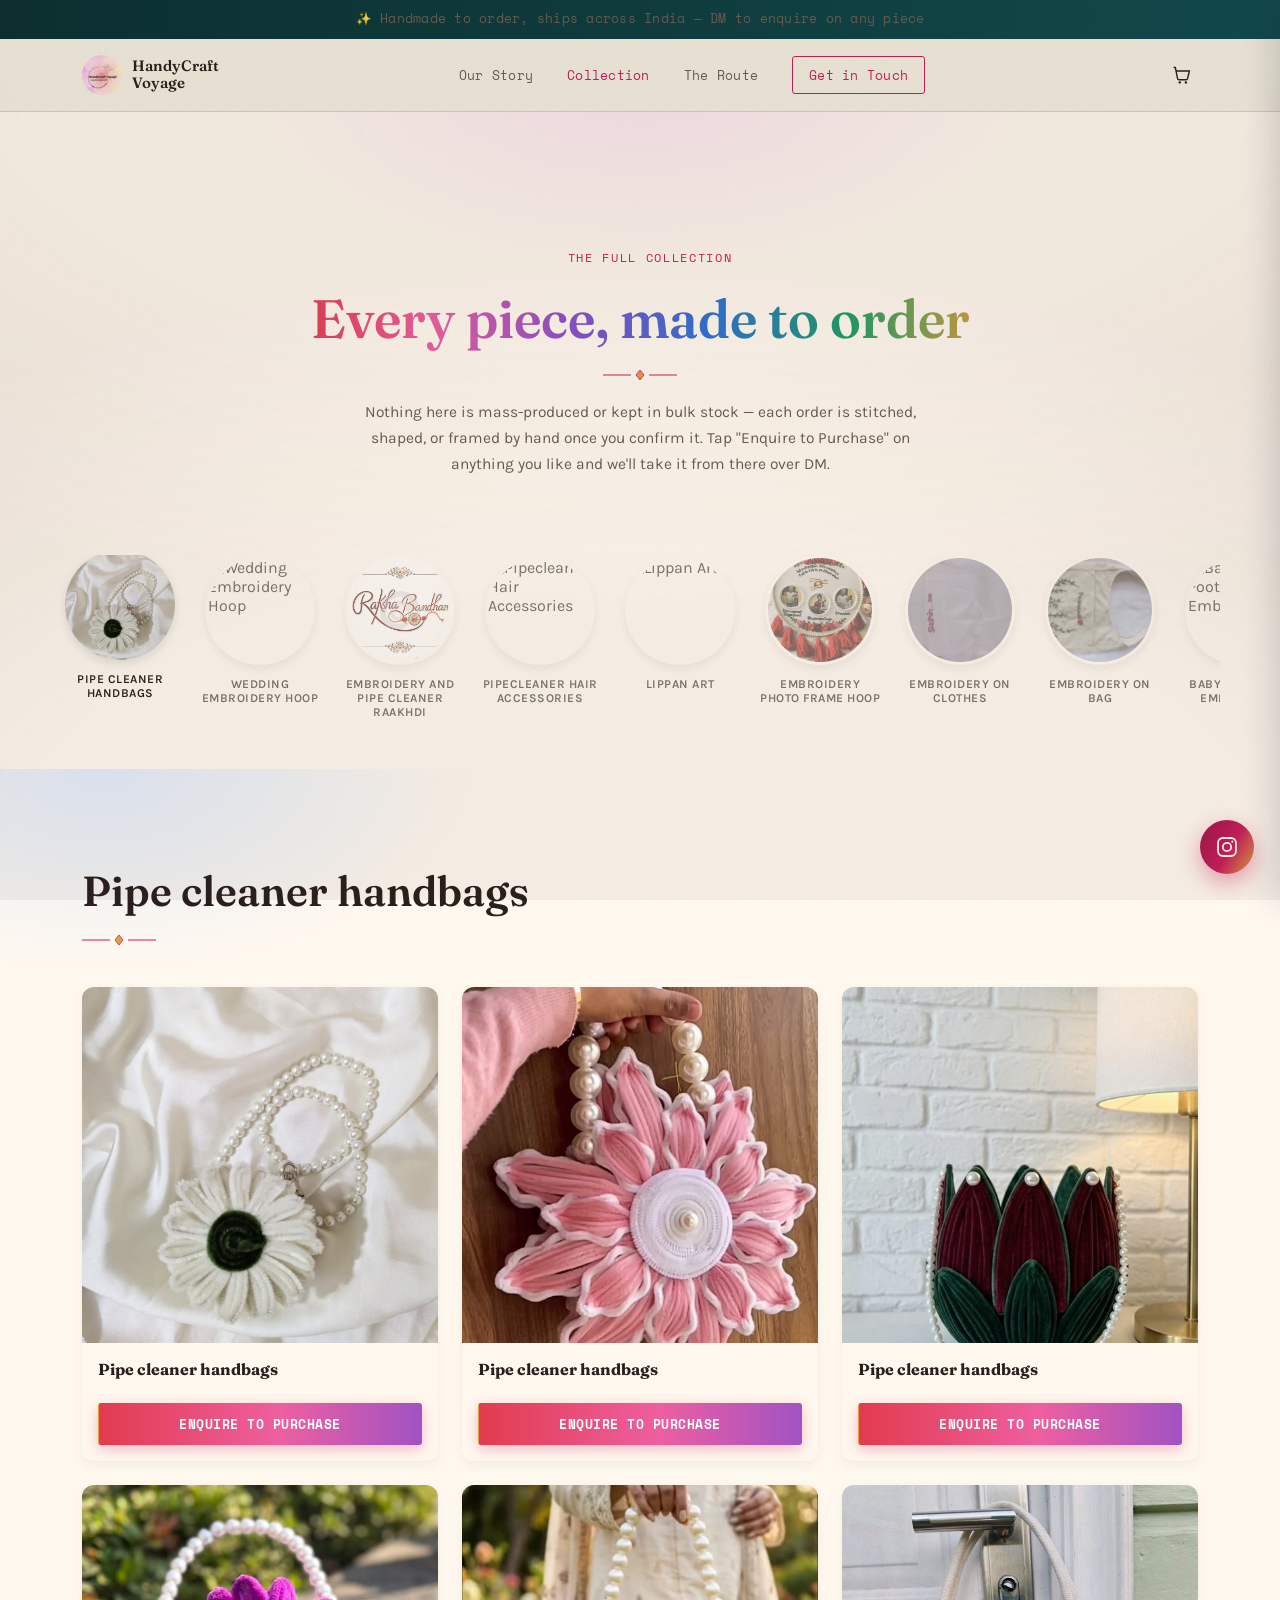
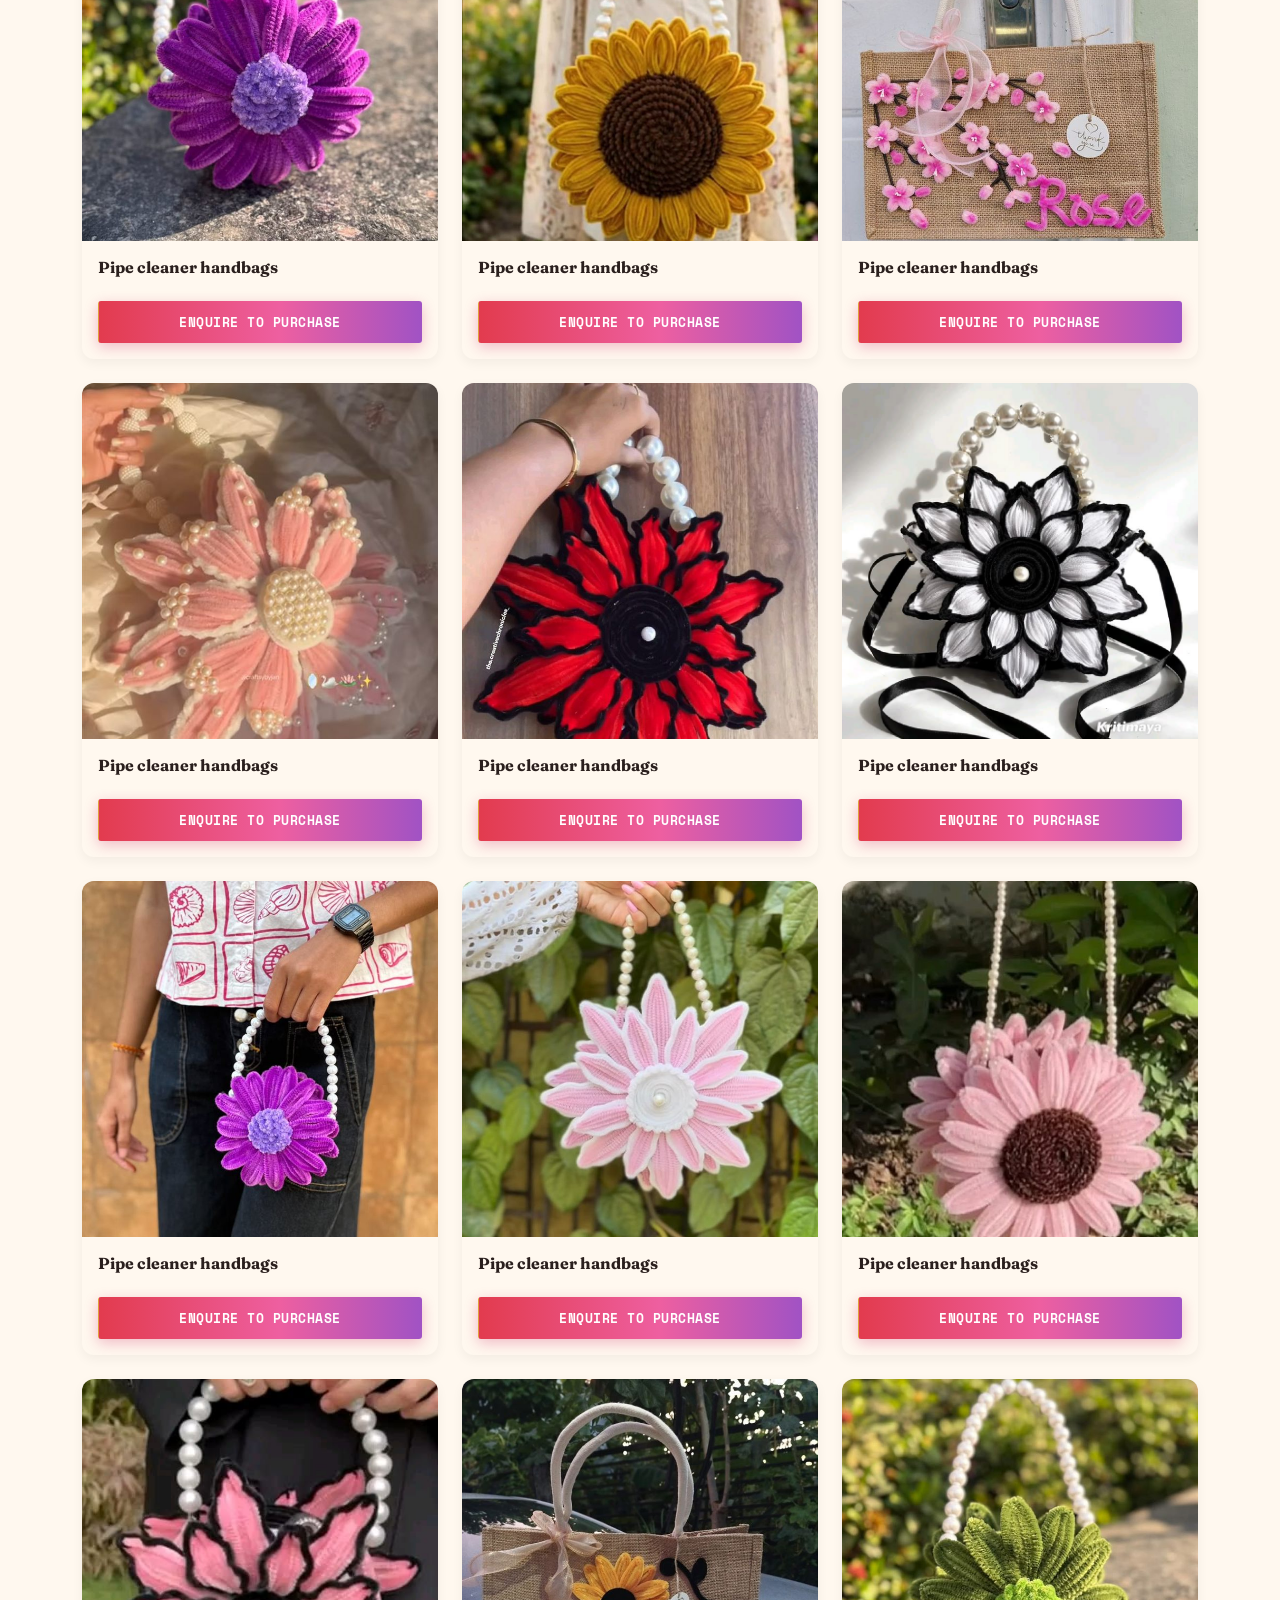
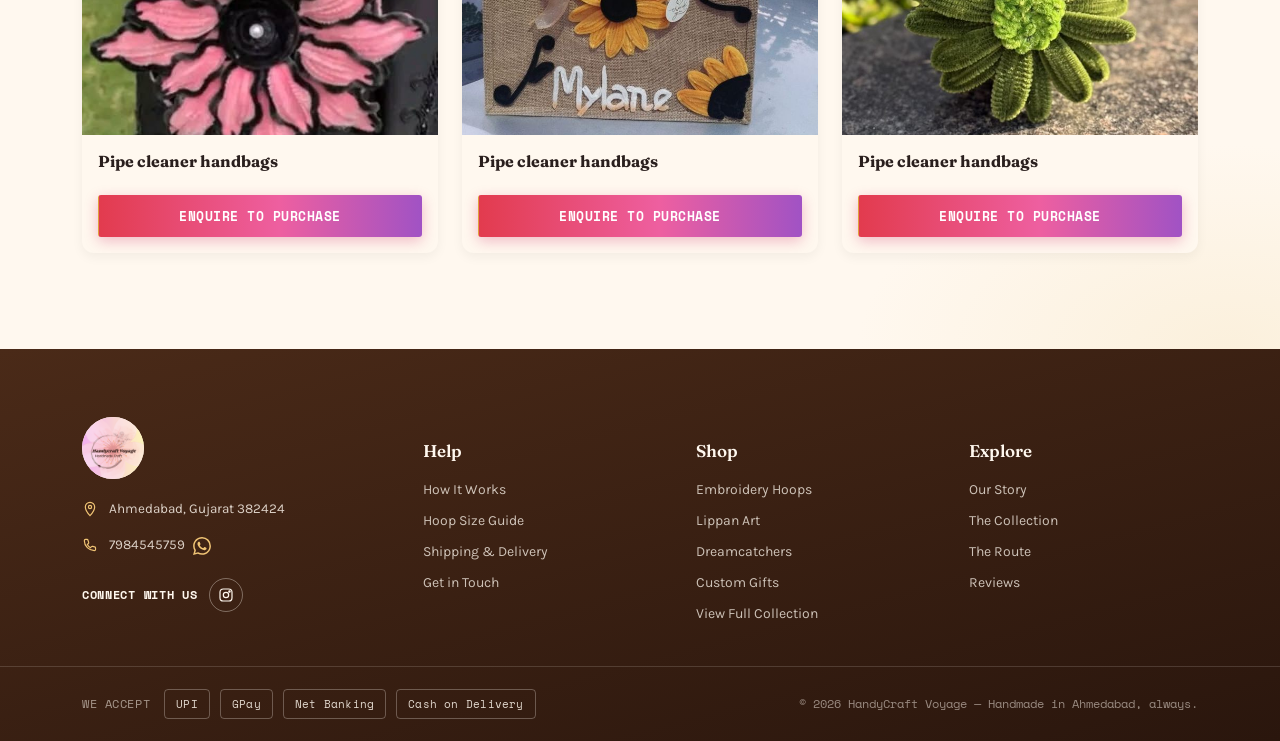
==== commit b4c5d557: "Collection Updated" ====
--- a/collection.html
+++ b/collection.html
@@ -62,13 +62,17 @@
     </div>
   </section>
 
-  <!-- ===== CATEGORY GALLERIES ===== -->
-  <section class="shop-grid-section">
+  <!-- ===== CATEGORY CIRCLE TABS ===== -->
+  <section class="popular-categories-section">
+    <div class="popular-categories-slider" id="category-circle-tabs">
+      <!-- Populated via JS -->
+    </div>
+  </section>
+
+  <!-- ===== CATEGORY GALLERY ===== -->
+  <section class="shop-grid-section" style="padding-top: 0;">
     <div class="section-inner">
-      <div id="category-tabs" class="category-tabs-wrapper">
-        <!-- Rendered via JS -->
-      </div>
-      
+      <h2 id="current-category-title" class="section-title" style="margin-bottom: 40px; display: none;"></h2>
       <div id="dynamic-grid" class="dynamic-grid">
         <!-- Rendered via JS -->
       </div>
@@ -386,28 +390,37 @@
     ]
   };
 
-  const tabsContainer = document.getElementById('category-tabs');
+  const circleTabsContainer = document.getElementById('category-circle-tabs');
   const gridContainer = document.getElementById('dynamic-grid');
+  const currentCategoryTitle = document.getElementById('current-category-title');
   
   // Lightbox State
   let currentLightboxImages = [];
   let currentLightboxIndex = 0;
   
   function renderCategories() {
-    if (!tabsContainer || !gridContainer) return;
+    if (!circleTabsContainer || !gridContainer) return;
     const categories = Object.keys(categoriesData);
     if (categories.length === 0) return;
     
     categories.forEach((cat, index) => {
-      const btn = document.createElement('button');
-      btn.className = 'category-tab' + (index === 0 ? ' active' : '');
-      btn.textContent = cat;
+      const items = categoriesData[cat];
+      const firstItem = items[0];
+      const imgPath = Array.isArray(firstItem) ? firstItem[0] : firstItem;
+      
+      const btn = document.createElement('a');
+      btn.className = 'pop-cat-circle' + (index === 0 ? ' active' : '');
+      btn.href = 'javascript:void(0)';
+      btn.innerHTML = `
+        <div class="circle-img-wrap"><img src="${imgPath}" alt="${cat}" loading="lazy"></div>
+        <span class="circle-title">${cat}</span>
+      `;
       btn.onclick = () => {
-        document.querySelectorAll('.category-tab').forEach(t => t.classList.remove('active'));
+        document.querySelectorAll('.pop-cat-circle').forEach(t => t.classList.remove('active'));
         btn.classList.add('active');
         renderGrid(cat);
       };
-      tabsContainer.appendChild(btn);
+      circleTabsContainer.appendChild(btn);
     });
     
     // Render first category initially
@@ -416,9 +429,13 @@
   
   function renderGrid(category) {
     gridContainer.innerHTML = '';
+    if(currentCategoryTitle) {
+      currentCategoryTitle.textContent = category;
+      currentCategoryTitle.style.display = 'block';
+    }
+    
     const items = categoriesData[category];
     items.forEach(item => {
-      // Determine if item is an array of images or a single image string
       const isArray = Array.isArray(item);
       const firstImage = isArray ? item[0] : item;
       const imagesArray = isArray ? item : [item];
@@ -426,6 +443,7 @@
       
       const card = document.createElement('article');
       card.className = 'dynamic-card';
+      
       card.innerHTML = `
         <div class="dynamic-card-img-wrapper" style="position: relative; cursor: pointer;">
           <img src="${firstImage}" alt="${category}" loading="lazy">
@@ -440,7 +458,6 @@
       `;
       
       card.querySelector('.dynamic-card-img-wrapper').addEventListener('click', () => openLightbox(imagesArray));
-      
       gridContainer.appendChild(card);
     });
   }
--- a/style.css
+++ b/style.css
@@ -1,4 +1,4 @@
-/* ============ TOKENS ============ */
+﻿/* ============ TOKENS ============ */
 :root{
   --indigo: #0E4B4F;
   --indigo-deep: #082F32;
@@ -1235,7 +1235,7 @@
   padding-left: 20px;
 }
 .eyebrow::before{
-  content:"❦";
+  content:"â¦";
   position:absolute; left:0; top:-2px;
   font-family: var(--font-display);
   font-size: 13px;
@@ -1589,3 +1589,62 @@
   gap: 6px;
   box-shadow: 0 4px 12px rgba(0,0,0,0.15);
 }
+
+/* ===== CIRCULAR CATEGORY TABS ===== */
+.popular-categories-section {
+  padding: 30px 20px;
+  max-width: 1200px;
+  margin: 0 auto;
+}
+.popular-categories-slider {
+  display: flex;
+  gap: 20px;
+  overflow-x: auto;
+  padding-bottom: 20px;
+  justify-content: flex-start;
+  scrollbar-width: none;
+}
+.popular-categories-slider::-webkit-scrollbar {
+  display: none;
+}
+.pop-cat-circle {
+  display: flex;
+  flex-direction: column;
+  align-items: center;
+  text-decoration: none;
+  color: var(--text-dark);
+  flex-shrink: 0;
+  width: 120px;
+  transition: transform 0.3s ease, opacity 0.3s ease;
+  opacity: 0.6;
+}
+.pop-cat-circle:hover, .pop-cat-circle.active {
+  transform: translateY(-5px);
+  opacity: 1;
+}
+.pop-cat-circle.active .circle-img-wrap {
+  border: 3px solid var(--primary-accent);
+}
+.circle-img-wrap {
+  width: 110px;
+  height: 110px;
+  border-radius: 50%;
+  overflow: hidden;
+  margin-bottom: 12px;
+  box-shadow: 0 4px 10px rgba(0,0,0,0.1);
+  border: 3px solid transparent;
+  transition: border-color 0.3s ease;
+}
+.circle-img-wrap img {
+  width: 100%;
+  height: 100%;
+  object-fit: cover;
+}
+.circle-title {
+  font-family: var(--font-body);
+  font-size: 12px;
+  text-align: center;
+  font-weight: 600;
+  text-transform: uppercase;
+  letter-spacing: 0.5px;
+}
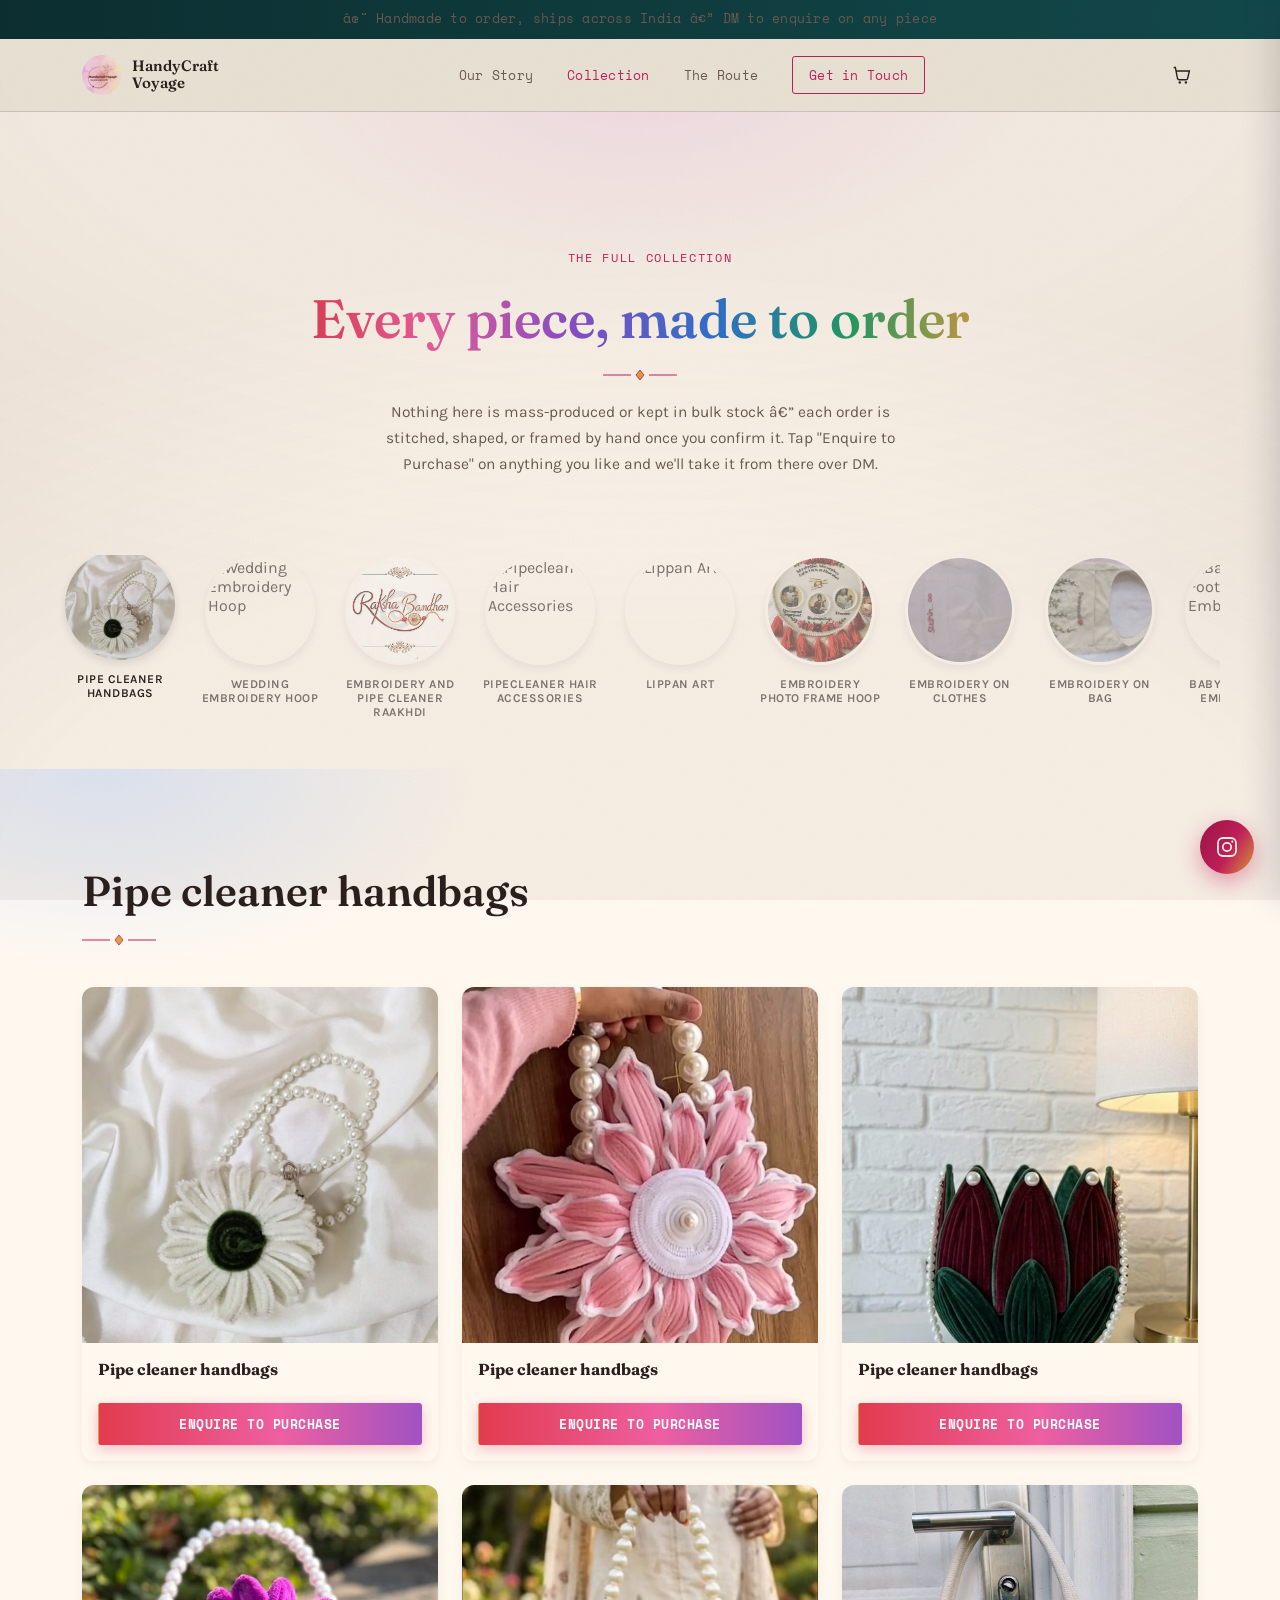
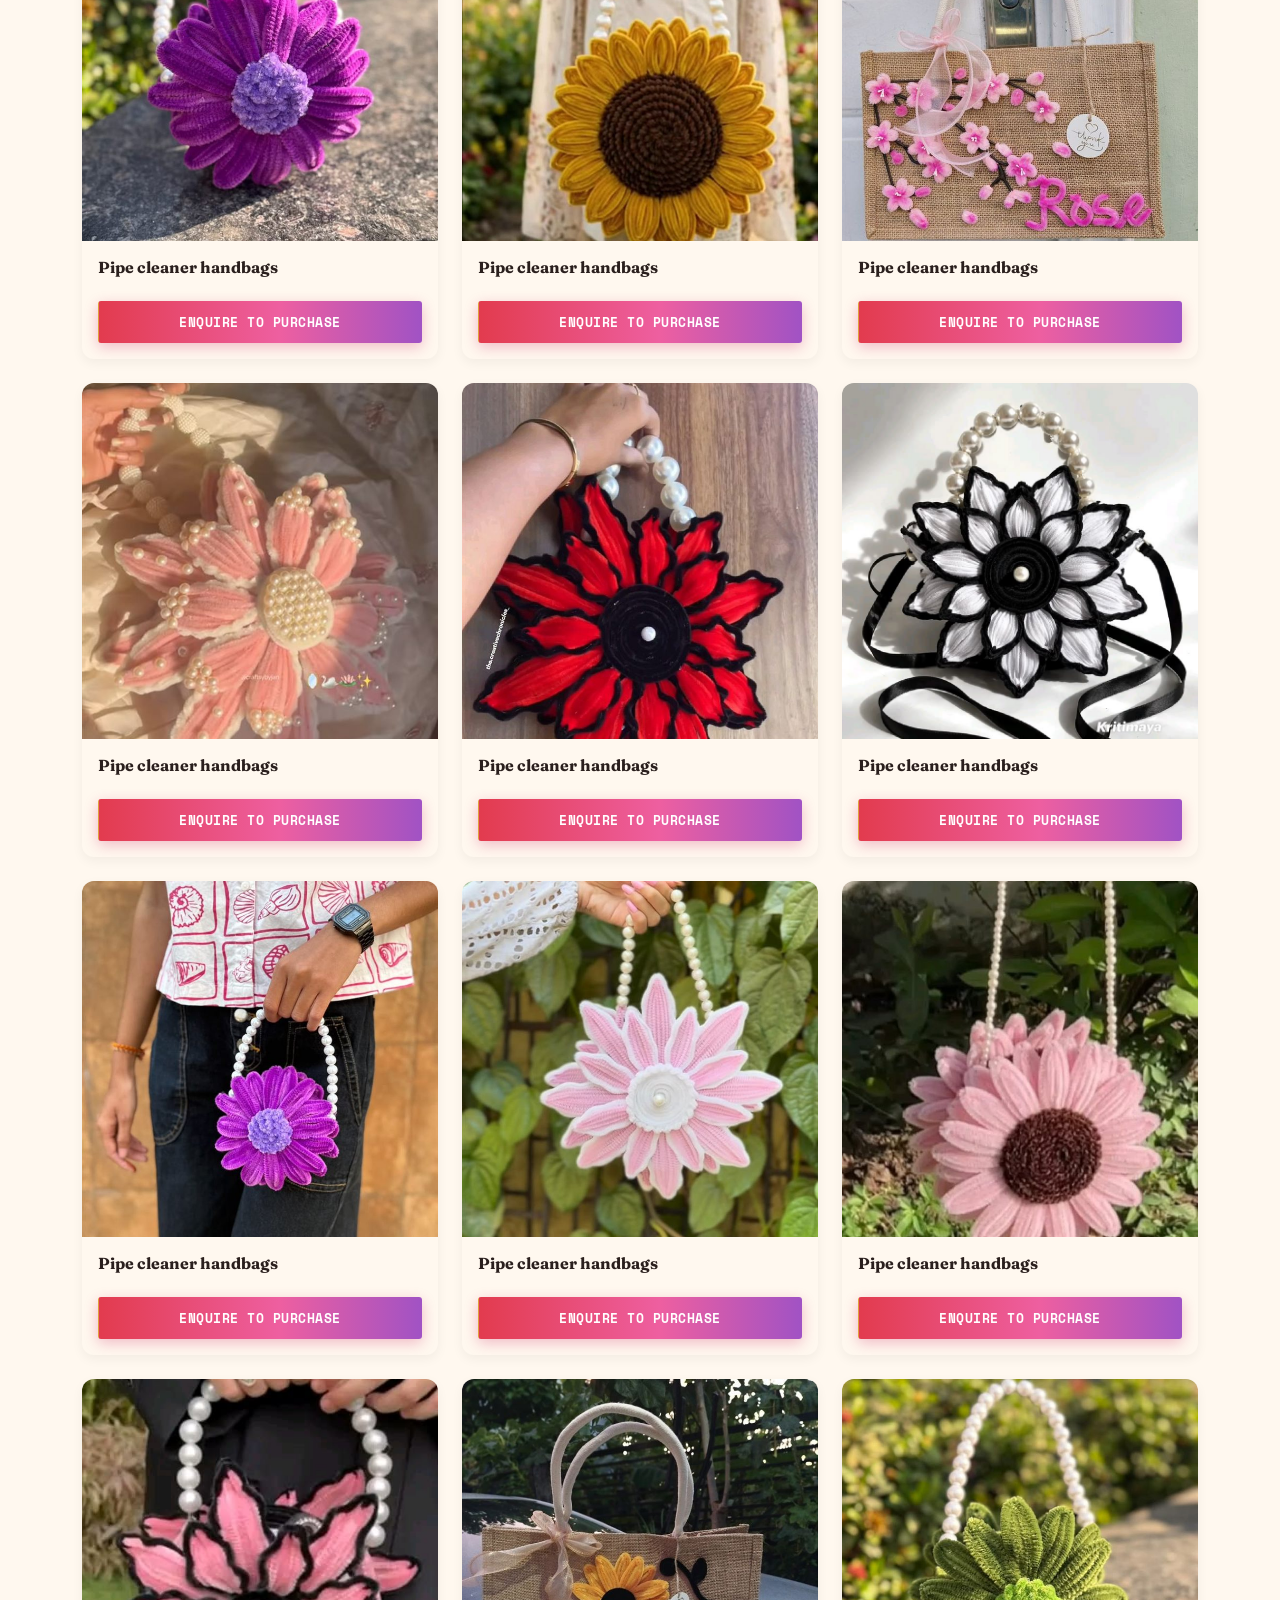
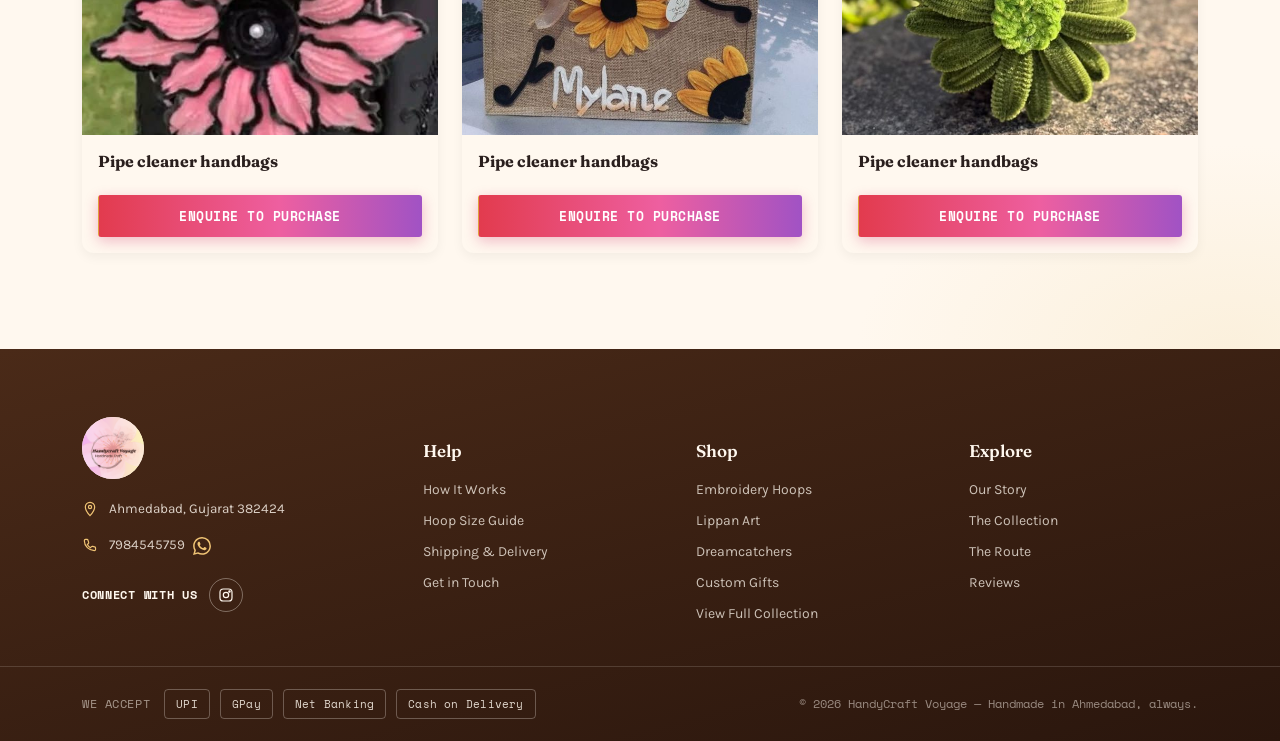
==== commit 1d90dc91: "Update links for clean URLs" ====
--- a/collection.html
+++ b/collection.html
@@ -1,9 +1,9 @@
-<!DOCTYPE html>
+﻿<!DOCTYPE html>
 <html lang="en">
 <head>
 <meta charset="UTF-8">
 <meta name="viewport" content="width=device-width, initial-scale=1.0">
-<title>Shop the Collection — HandyCraft Voyage</title>
+<title>Shop the Collection â€” HandyCraft Voyage</title>
 <meta name="description" content="Browse handmade embroidery hoops, lippan art, dreamcatchers, and custom gifts from HandyCraft Voyage. DM to order.">
 <link rel="preconnect" href="https://fonts.googleapis.com">
 <link rel="preconnect" href="https://fonts.gstatic.com" crossorigin>
@@ -17,7 +17,7 @@
 
 <!-- ===== ANNOUNCEMENT BAR ===== -->
 <div class="announce-bar">
-  <p>✨ Handmade to order, ships across India — DM to enquire on any piece</p>
+  <p>âœ¨ Handmade to order, ships across India â€” DM to enquire on any piece</p>
 </div>
 
 <!-- ===== NAV ===== -->
@@ -31,7 +31,7 @@
     </a>
     <nav class="nav-links">
       <a href="index.html#story">Our Story</a>
-      <a href="collection.html" class="active-link">Collection</a>
+      <a href="collection" class="active-link">Collection</a>
       <a href="index.html#route">The Route</a>
       <a href="https://www.instagram.com/handycraft_voyage" target="_blank" rel="noopener" class="nav-cta">Get in Touch</a>
     </nav>
@@ -58,7 +58,7 @@
     <div class="section-inner">
       <p class="eyebrow">The Full Collection</p>
       <h1 class="shop-title">Every piece, made to order</h1>
-      <p class="shop-sub">Nothing here is mass-produced or kept in bulk stock — each order is stitched, shaped, or framed by hand once you confirm it. Tap "Enquire to Purchase" on anything you like and we'll take it from there over DM.</p>
+      <p class="shop-sub">Nothing here is mass-produced or kept in bulk stock â€” each order is stitched, shaped, or framed by hand once you confirm it. Tap "Enquire to Purchase" on anything you like and we'll take it from there over DM.</p>
     </div>
   </section>
 
@@ -124,11 +124,11 @@
     <div class="footer-col">
       <h4>Shop</h4>
       <ul>
-        <li><a href="collection.html">Embroidery Hoops</a></li>
-        <li><a href="collection.html">Lippan Art</a></li>
-        <li><a href="collection.html">Dreamcatchers</a></li>
-        <li><a href="collection.html">Custom Gifts</a></li>
-        <li><a href="collection.html">View Full Collection</a></li>
+        <li><a href="collection">Embroidery Hoops</a></li>
+        <li><a href="collection">Lippan Art</a></li>
+        <li><a href="collection">Dreamcatchers</a></li>
+        <li><a href="collection">Custom Gifts</a></li>
+        <li><a href="collection">View Full Collection</a></li>
       </ul>
     </div>
 
@@ -527,4 +527,4 @@
 </div>
 
 </body>
-</html>+</html>
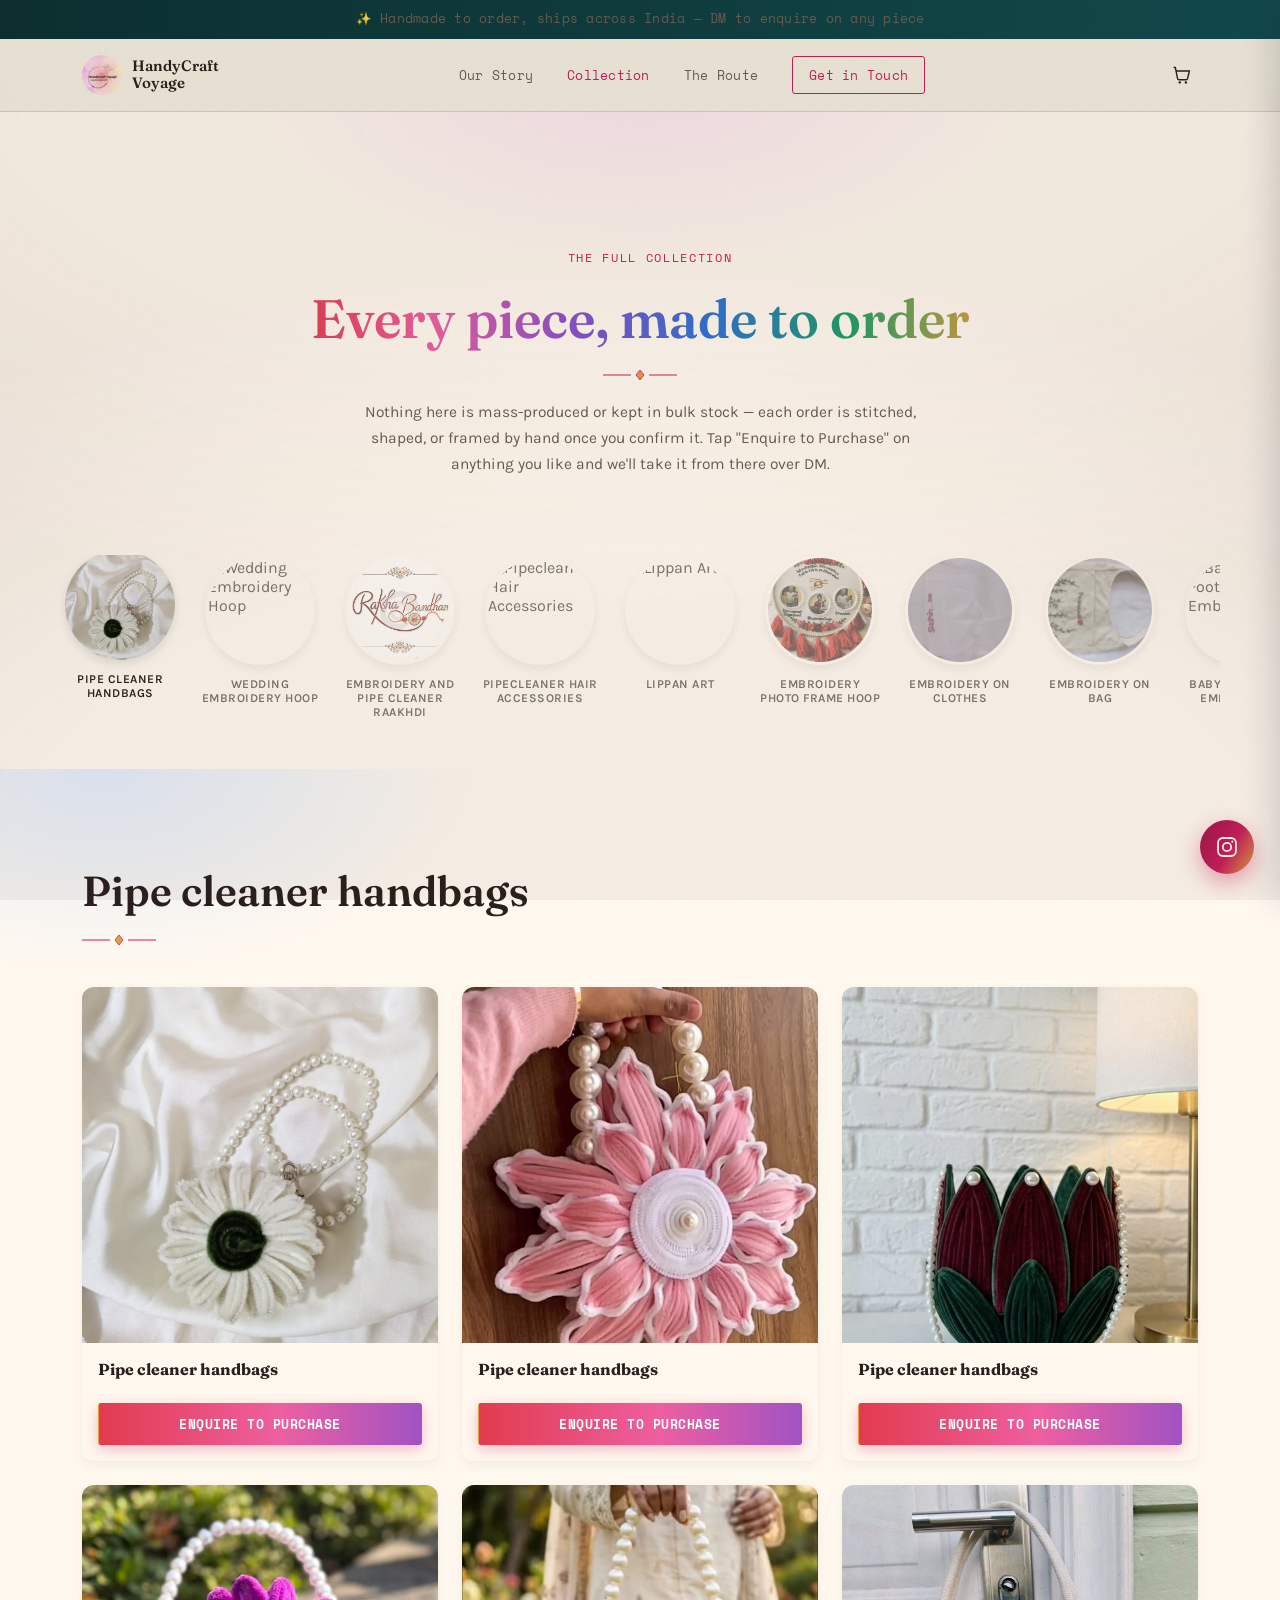
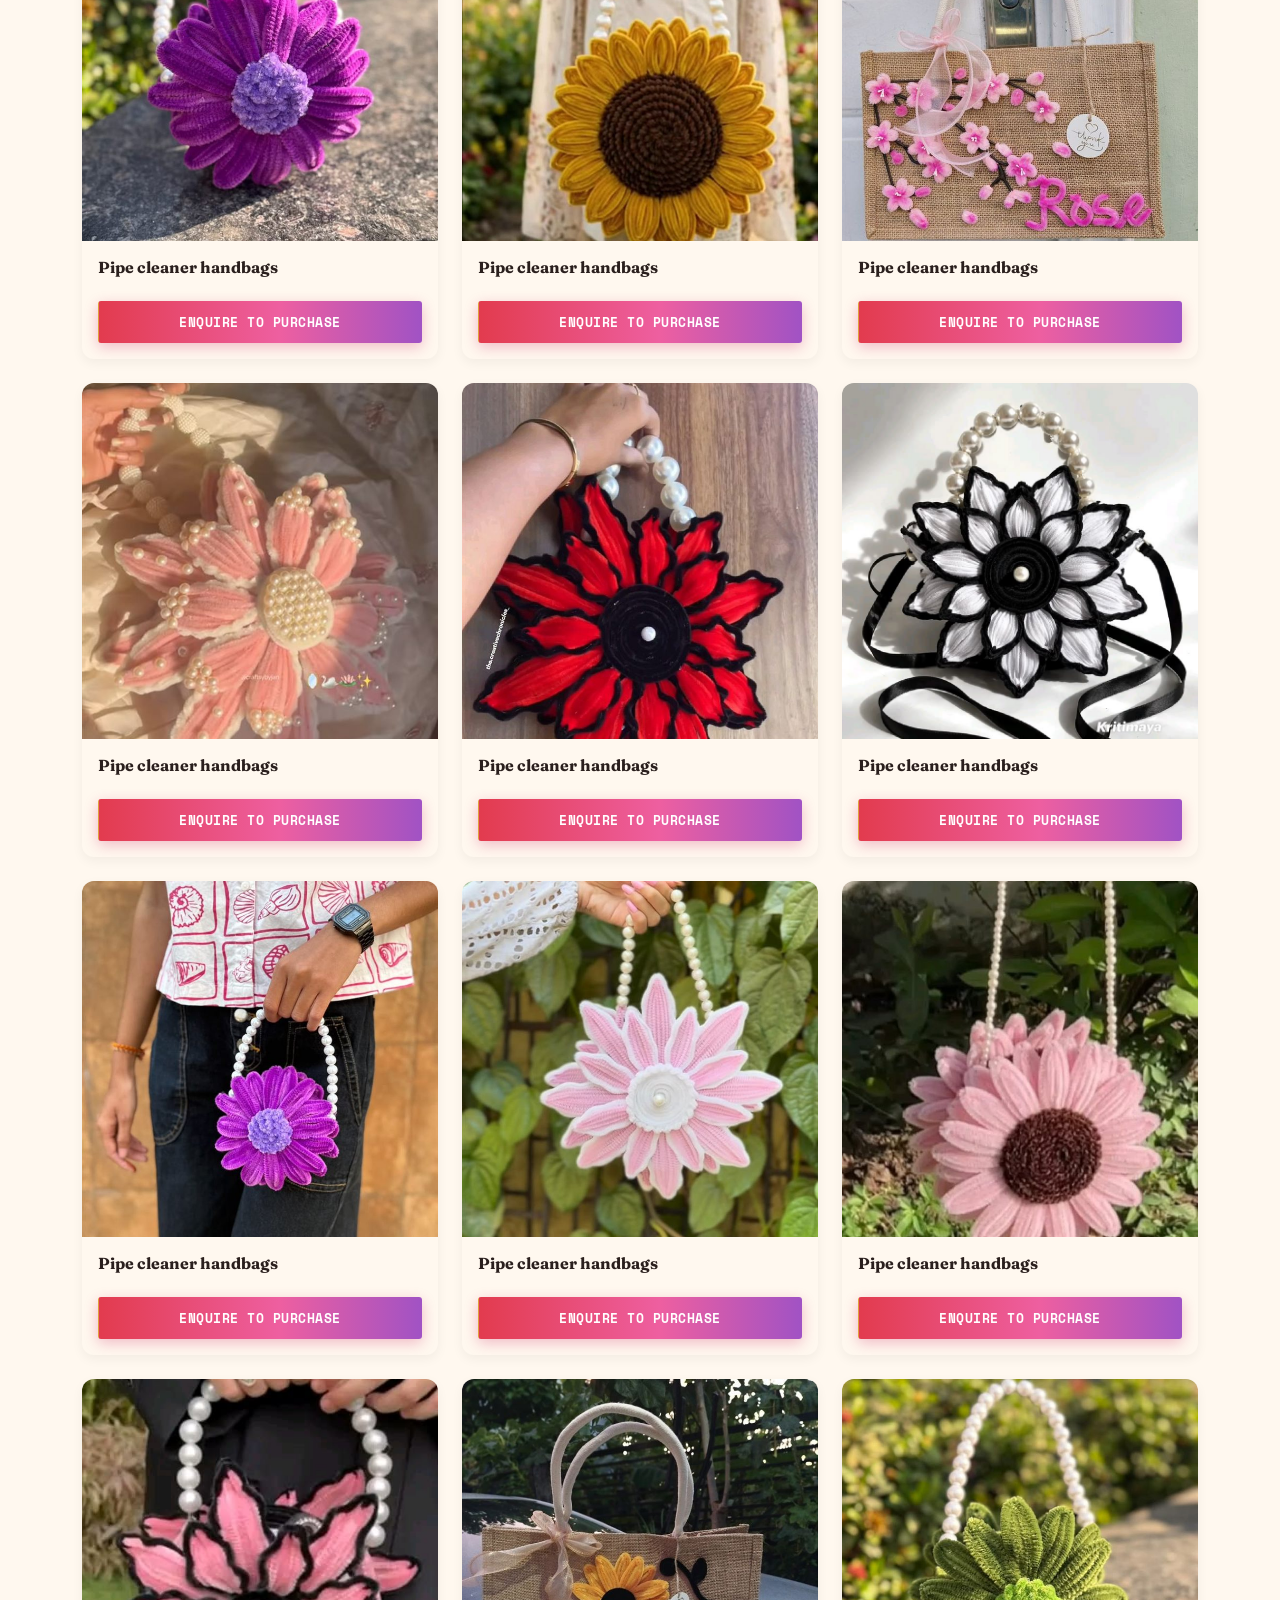
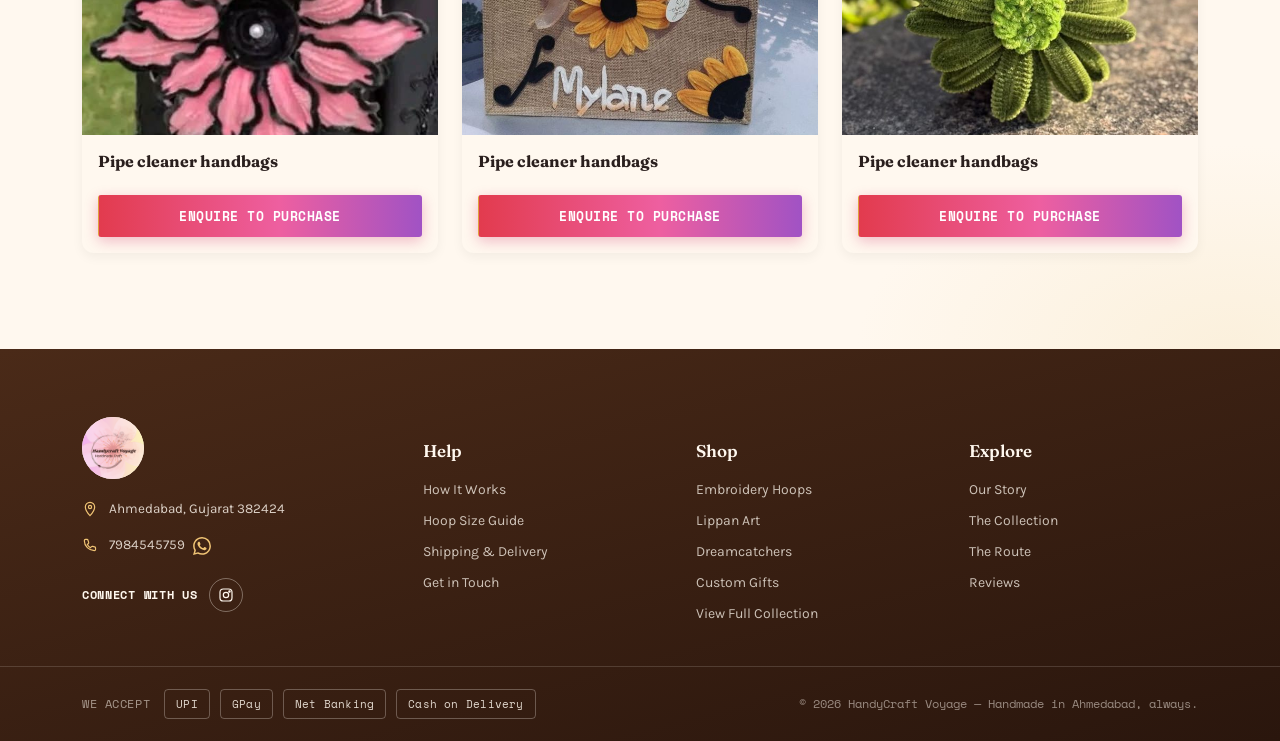
==== commit 956ee145: "Fix text encoding issues caused by powershell output" ====
--- a/collection.html
+++ b/collection.html
@@ -3,7 +3,7 @@
 <head>
 <meta charset="UTF-8">
 <meta name="viewport" content="width=device-width, initial-scale=1.0">
-<title>Shop the Collection â€” HandyCraft Voyage</title>
+<title>Shop the Collection — HandyCraft Voyage</title>
 <meta name="description" content="Browse handmade embroidery hoops, lippan art, dreamcatchers, and custom gifts from HandyCraft Voyage. DM to order.">
 <link rel="preconnect" href="https://fonts.googleapis.com">
 <link rel="preconnect" href="https://fonts.gstatic.com" crossorigin>
@@ -17,22 +17,22 @@
 
 <!-- ===== ANNOUNCEMENT BAR ===== -->
 <div class="announce-bar">
-  <p>âœ¨ Handmade to order, ships across India â€” DM to enquire on any piece</p>
+  <p>✨ Handmade to order, ships across India — DM to enquire on any piece</p>
 </div>
 
 <!-- ===== NAV ===== -->
 <header class="nav" id="nav">
   <div class="nav-inner">
-    <a href="index.html" class="nav-brand">
+    <a href="/" class="nav-brand">
       <span class="brand-mark" aria-hidden="true">
         <img src="images/logo.png" alt="" width="40" height="40" loading="eager">
       </span>
       <span class="brand-text">HandyCraft<br>Voyage</span>
     </a>
     <nav class="nav-links">
-      <a href="index.html#story">Our Story</a>
+      <a href="/#story">Our Story</a>
       <a href="collection" class="active-link">Collection</a>
-      <a href="index.html#route">The Route</a>
+      <a href="/#route">The Route</a>
       <a href="https://www.instagram.com/handycraft_voyage" target="_blank" rel="noopener" class="nav-cta">Get in Touch</a>
     </nav>
     <div class="nav-right">
@@ -58,7 +58,7 @@
     <div class="section-inner">
       <p class="eyebrow">The Full Collection</p>
       <h1 class="shop-title">Every piece, made to order</h1>
-      <p class="shop-sub">Nothing here is mass-produced or kept in bulk stock â€” each order is stitched, shaped, or framed by hand once you confirm it. Tap "Enquire to Purchase" on anything you like and we'll take it from there over DM.</p>
+      <p class="shop-sub">Nothing here is mass-produced or kept in bulk stock — each order is stitched, shaped, or framed by hand once you confirm it. Tap "Enquire to Purchase" on anything you like and we'll take it from there over DM.</p>
     </div>
   </section>
 
@@ -114,9 +114,9 @@
     <div class="footer-col">
       <h4>Help</h4>
       <ul>
-        <li><a href="index.html#route">How It Works</a></li>
-        <li><a href="index.html#route">Hoop Size Guide</a></li>
-        <li><a href="index.html#route">Shipping &amp; Delivery</a></li>
+        <li><a href="/#route">How It Works</a></li>
+        <li><a href="/#route">Hoop Size Guide</a></li>
+        <li><a href="/#route">Shipping &amp; Delivery</a></li>
         <li><a href="https://www.instagram.com/handycraft_voyage" target="_blank" rel="noopener">Get in Touch</a></li>
       </ul>
     </div>
@@ -135,10 +135,10 @@
     <div class="footer-col">
       <h4>Explore</h4>
       <ul>
-        <li><a href="index.html#story">Our Story</a></li>
-        <li><a href="index.html#collection">The Collection</a></li>
-        <li><a href="index.html#route">The Route</a></li>
-        <li><a href="index.html#reviews">Reviews</a></li>
+        <li><a href="/#story">Our Story</a></li>
+        <li><a href="/#collection">The Collection</a></li>
+        <li><a href="/#route">The Route</a></li>
+        <li><a href="/#reviews">Reviews</a></li>
       </ul>
     </div>
   </div>
@@ -528,3 +528,4 @@
 
 </body>
 </html>
+
